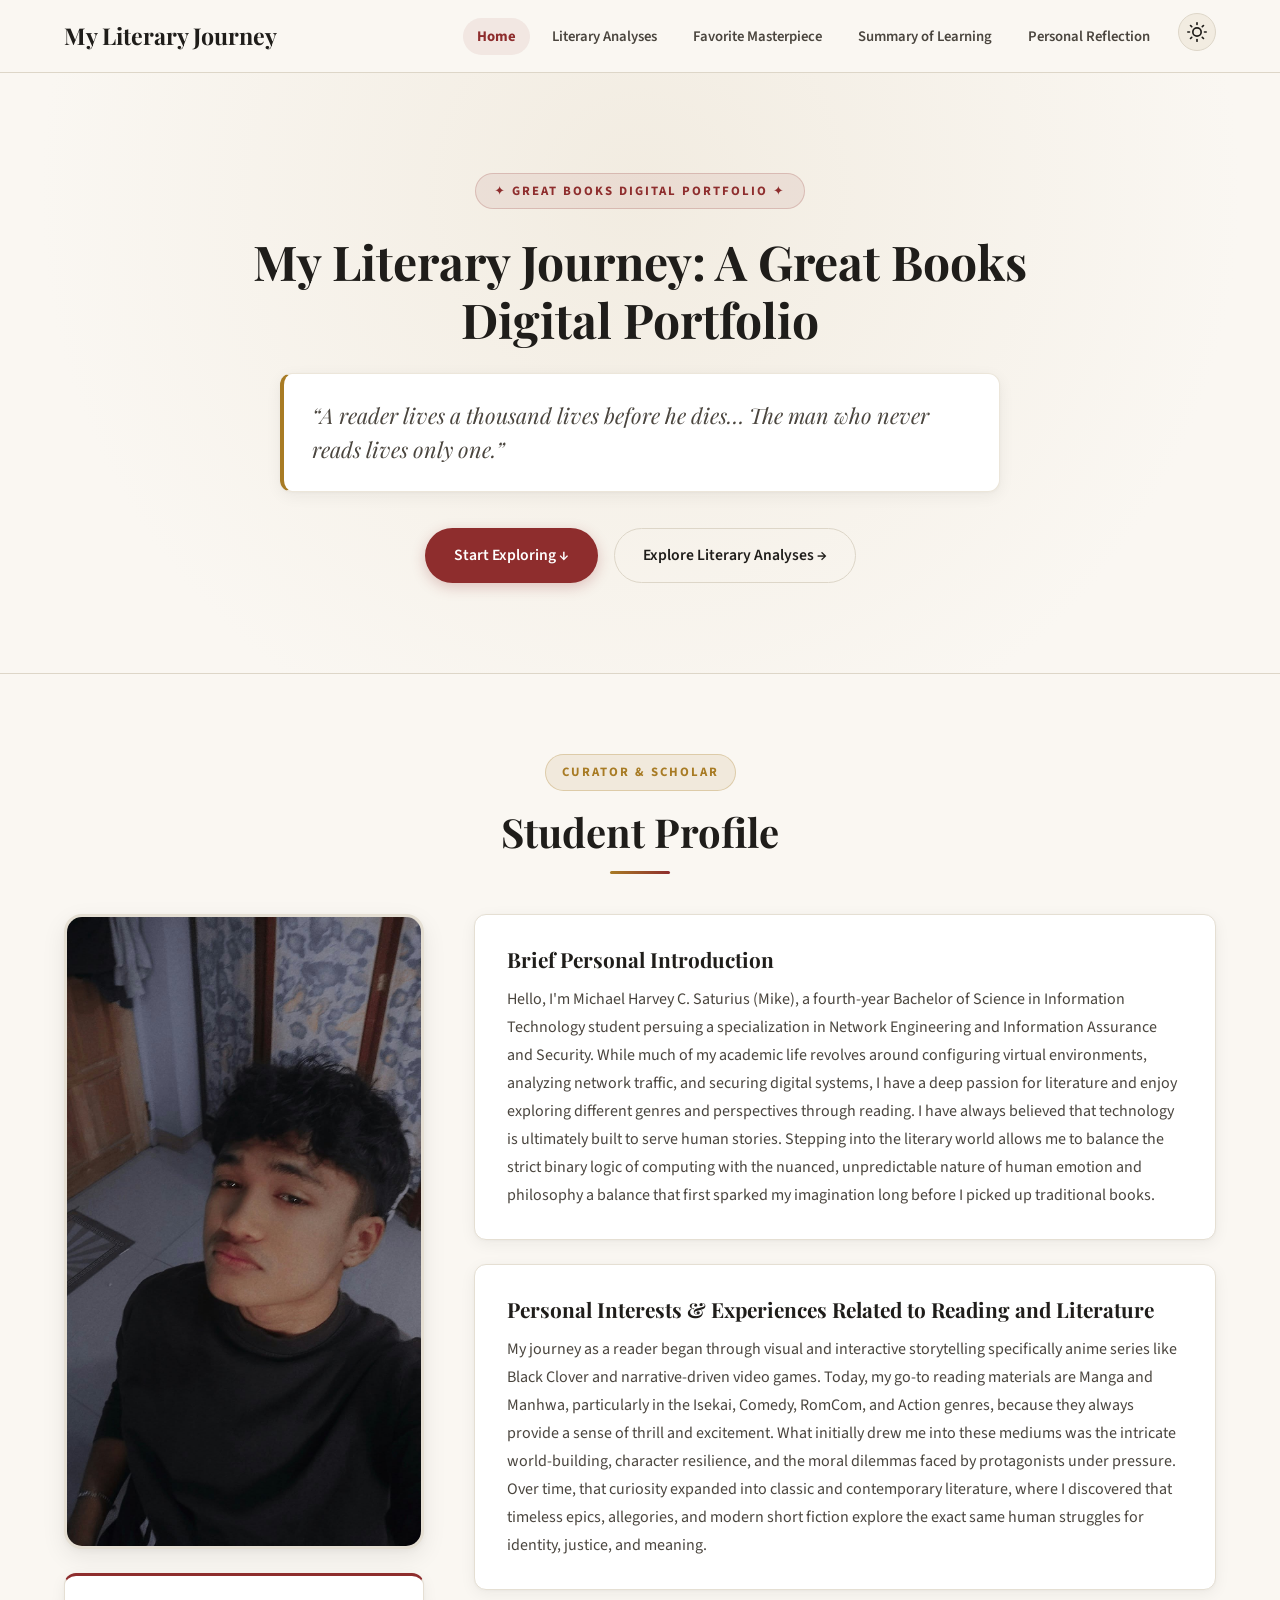
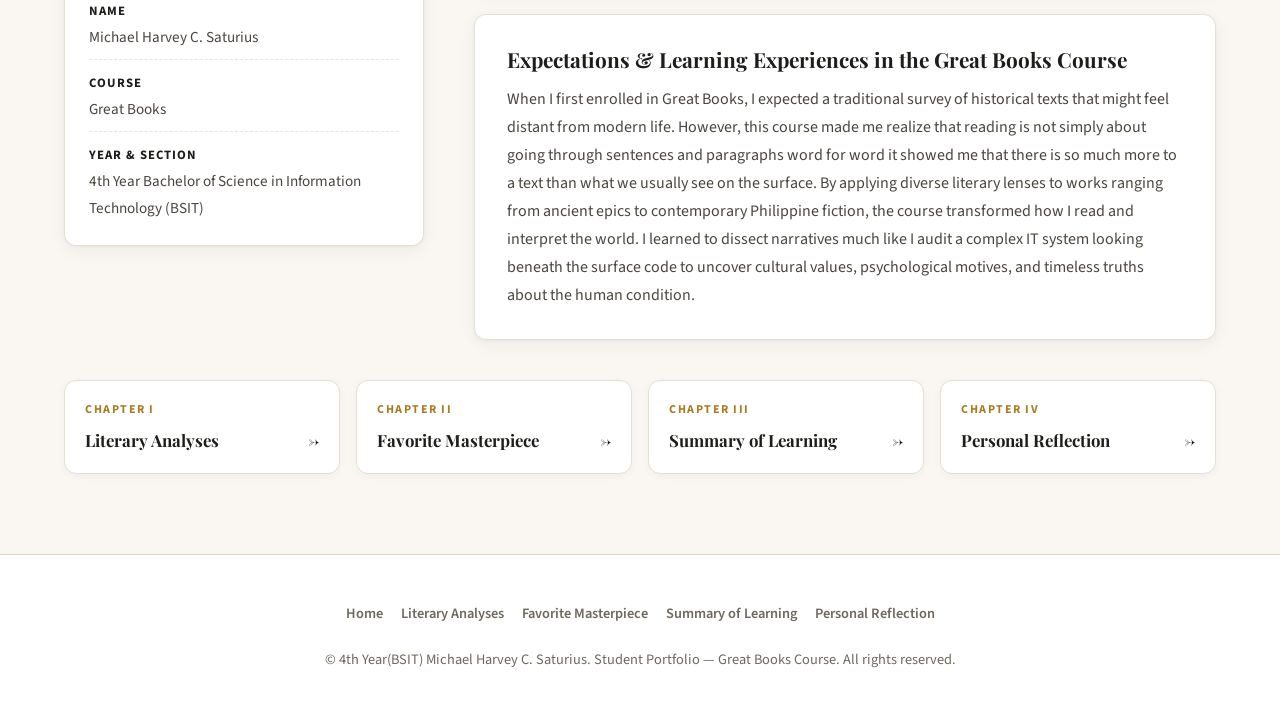
==== index.html @ 4bf7985d "Add files via upload" ====
<!DOCTYPE html>
<html lang="en">
<head>
    <meta charset="UTF-8">
    <meta name="viewport" content="width=device-width, initial-scale=1.0">
    <title>My Literary Journey: A Great Books Digital Portfolio</title>
    <link rel="preconnect" href="https://fonts.googleapis.com">
    <link rel="preconnect" href="https://fonts.gstatic.com" crossorigin>
    <link
        href="https://fonts.googleapis.com/css2?family=Playfair+Display:ital,wght@0,400;0,600;0,700;0,800;1,400;1,600;1,700&family=Source+Sans+3:ital,wght@0,400;0,500;0,600;0,700;1,400;1,600&display=swap"
        rel="stylesheet">
    <link rel="stylesheet" href="styles.css">
</head>
<body>
    
    <nav class="navbar" id="navbar">
        <div class="nav-container">
            <a href="profile.html" class="logo">
                My Literary Journey
            </a>
            <button class="nav-toggle" aria-label="Toggle navigation menu" id="navToggle">
                <span class="hamburger-line"></span>
                <span class="hamburger-line"></span>
                <span class="hamburger-line"></span>
            </button>
            <ul class="nav-links" id="navLinks">
                <li><a href="profile.html" class="active">Home</a></li>
                <li><a href="analyses.html">Literary Analyses</a></li>
                <li><a href="favorite.html">Favorite Masterpiece</a></li>
                <li><a href="summary.html">Summary of Learning</a></li>
                <li><a href="reflection.html">Personal Reflection</a></li>
                <li><button class="theme-toggle" id="themeToggle" aria-label="Toggle theme"><svg class="theme-icon sun-icon" viewBox="0 0 24 24" width="20" height="20" fill="none" stroke="currentColor" stroke-width="2" stroke-linecap="round" stroke-linejoin="round" aria-hidden="true"><circle cx="12" cy="12" r="5"></circle><line x1="12" y1="1" x2="12" y2="3"></line><line x1="12" y1="21" x2="12" y2="23"></line><line x1="4.22" y1="4.22" x2="5.64" y2="5.64"></line><line x1="18.36" y1="18.36" x2="19.78" y2="19.78"></line><line x1="1" y1="12" x2="3" y2="12"></line><line x1="21" y1="12" x2="23" y2="12"></line><line x1="4.22" y1="19.78" x2="5.64" y2="18.36"></line><line x1="18.36" y1="5.64" x2="19.78" y2="4.22"></line></svg><svg class="theme-icon moon-icon" viewBox="0 0 24 24" width="20" height="20" fill="none" stroke="currentColor" stroke-width="2" stroke-linecap="round" stroke-linejoin="round" aria-hidden="true"><path d="M21 12.79A9 9 0 1 1 11.21 3 7 7 0 0 0 21 12.79z"></path></svg></button></li>
            </ul>
        </div>
    </nav>

    
    <header class="hero">
        <div class="hero-content">
            <div class="hero-badge">&#10022; Great Books Digital Portfolio &#10022;</div>
            
            <h1>My Literary Journey: A Great Books Digital Portfolio</h1>
            
            <blockquote class="hero-quote">&ldquo;A reader lives a thousand lives before he dies&hellip; The man who
                never reads lives only one.&rdquo;</blockquote>
            <div class="hero-actions">
                <a href="#profile" class="btn btn-primary">Start Exploring &darr;</a>
                <a href="analyses.html" class="btn btn-outline">Explore Literary Analyses &rarr;</a>
            </div>
        </div>
    </header>

    
    <section id="profile" class="section">
        <div class="container">
            <div class="section-header-block">
                <div class="chapter-kicker">Curator &amp; Scholar</div>
                <h2 class="section-title">Student Profile</h2>
            </div>

            <div class="profile-grid">
                
                <div class="profile-left">
                    
                    <div class="photo-frame">
                        <img src="images/PROFILE/4ef4589d-6dc7-4209-afba-40db99b4311e.jpg" alt="Student photograph"
                            class="profile-photo">
                    </div>
                    <div class="metadata-card">
                        
                        <p><strong>Name</strong> Michael Harvey C. Saturius</p>
                        
                        <p><strong>Course</strong> Great Books</p>
                        <p><strong>Year &amp; Section</strong> 4th Year Bachelor of Science in Information Technology
                            (BSIT)</p>
                    </div>
                </div>
                
                <div class="profile-right">
                    
                    <div class="profile-subsection">
                        <h3>Brief Personal Introduction</h3>
                        <p>Hello, I'm Michael Harvey C. Saturius (Mike), a fourth-year Bachelor of Science in
                            Information Technology student persuing a specialization in Network Engineering and
                            Information Assurance and Security.
                            While much of my academic life revolves around configuring virtual environments, analyzing
                            network traffic, and securing digital systems, I have a deep passion for literature and
                            enjoy exploring
                            different genres and perspectives through reading. I have always believed that technology is
                            ultimately built to serve human stories. Stepping into the literary world allows me to
                            balance the strict
                            binary logic of computing with the nuanced, unpredictable nature of human emotion and
                            philosophy a balance that first sparked my imagination long before I picked up traditional
                            books.</p>
                    </div>
                    
                    <div class="profile-subsection">
                        <h3>Personal Interests &amp; Experiences Related to Reading and Literature</h3>
                        <p>My journey as a reader began through visual and interactive storytelling specifically anime
                            series like Black Clover and narrative-driven video games. Today, my go-to reading materials
                            are Manga and Manhwa,
                            particularly in the Isekai, Comedy, RomCom, and Action genres, because they always provide a
                            sense of thrill and excitement. What initially drew me into these mediums was the intricate
                            world-building, character resilience,
                            and the moral dilemmas faced by protagonists under pressure. Over time, that curiosity
                            expanded into classic and contemporary literature, where I discovered that timeless epics,
                            allegories, and modern short fiction explore
                            the exact same human struggles for identity, justice, and meaning.</p>
                    </div>
                    
                    <div class="profile-subsection">
                        <h3>Expectations &amp; Learning Experiences in the Great Books Course</h3>
                        <p>When I first enrolled in Great Books, I expected a traditional survey of historical texts
                            that might feel distant from modern life. However, this course made me realize that reading
                            is not simply about going through sentences and
                            paragraphs word for word it showed me that there is so much more to a text than what we
                            usually see on the surface. By applying diverse literary lenses to works ranging from
                            ancient epics to contemporary Philippine fiction,
                            the course transformed how I read and interpret the world. I learned to dissect narratives
                            much like I audit a complex IT system looking beneath the surface code to uncover cultural
                            values, psychological motives, and timeless truths about the human condition.</p>
                    </div>
                </div>
            </div>

            
            <div class="profile-nav-cards">
                <a href="analyses.html" class="nav-card-link">
                    <span class="nav-card-label">Chapter I</span>
                    <span class="nav-card-title">Literary Analyses <span>&rarr;</span></span>
                </a>
                <a href="favorite.html" class="nav-card-link">
                    <span class="nav-card-label">Chapter II</span>
                    <span class="nav-card-title">Favorite Masterpiece <span>&rarr;</span></span>
                </a>
                <a href="summary.html" class="nav-card-link">
                    <span class="nav-card-label">Chapter III</span>
                    <span class="nav-card-title">Summary of Learning <span>&rarr;</span></span>
                </a>
                <a href="reflection.html" class="nav-card-link">
                    <span class="nav-card-label">Chapter IV</span>
                    <span class="nav-card-title">Personal Reflection <span>&rarr;</span></span>
                </a>
            </div>
        </div>
    </section>

    
                <footer id="footer" class="footer">
                    <div class="container">
                        <div class="footer-content">
                            <ul class="footer-nav">
                                <li><a href="profile.html">Home</a></li>
                                <li><a href="analyses.html">Literary Analyses</a></li>
                                <li><a href="favorite.html">Favorite Masterpiece</a></li>
                                <li><a href="summary.html">Summary of Learning</a></li>
                                <li><a href="reflection.html">Personal Reflection</a></li>
                            </ul>
                            <div class="footer-attribution">
                                <p>&copy; 4th Year(BSIT) Michael Harvey C. Saturius. Student Portfolio &mdash; Great
                                    Books Course. All rights reserved.</p>
                            </div>
                        </div>
            </div>
    </footer>

    
    <button class="back-to-top" id="backToTop" aria-label="Back to top">&uarr;</button>

    <script src="script.js"></script>
</body>
</html>
---- styles.css ----
:root {
    --bg-primary: #FAF7F2;
    --bg-secondary: #F2ECE1;
    --bg-alt: #F2ECE1;
    --card-bg: #FFFFFF;
    --card-border: #E5DFD3;
    --border-color: #DDD6C8;
    --border-subtle: #ECE6DA;

    --text-primary: #1F1D1A;
    --text-color: #1F1D1A;
    --text-secondary: #4A453E;
    --text-muted: #6E685E;

    --accent: #8E2D2D;
    --accent-hover: #702121;
    --accent-subtle: rgba(142, 45, 45, 0.08);
    --accent-subtle-border: rgba(142, 45, 45, 0.2);

    --gold: #A87B24;
    --gold-hover: #8C6418;
    --gold-subtle: rgba(168, 123, 36, 0.1);
    --gold-border: rgba(168, 123, 36, 0.28);

    --forest: #2C5E43;
    --forest-subtle: rgba(44, 94, 67, 0.1);

    --shadow-sm: 0 2px 8px rgba(31, 29, 26, 0.04);
    --shadow: 0 4px 16px rgba(31, 29, 26, 0.06), 0 1px 3px rgba(31, 29, 26, 0.03);
    --shadow-md: 0 8px 24px rgba(31, 29, 26, 0.08), 0 2px 6px rgba(31, 29, 26, 0.04);
    --shadow-lg: 0 16px 40px rgba(31, 29, 26, 0.1), 0 4px 12px rgba(31, 29, 26, 0.05);
    --shadow-book: -8px 0 16px rgba(0, 0, 0, 0.12), 12px 16px 32px rgba(0, 0, 0, 0.15);

    --radius-sm: 6px;
    --radius: 12px;
    --radius-lg: 18px;
    --radius-full: 9999px;

    --transition-fast: 0.15s ease;
    --transition: 0.3s cubic-bezier(0.2, 0, 0.1, 1);
    --transition-slow: 0.5s cubic-bezier(0.2, 0, 0.1, 1);

    --font-serif: 'Playfair Display', Georgia, 'Times New Roman', serif;
    --font-sans: 'Source Sans 3', system-ui, -apple-system, 'Segoe UI', Roboto, sans-serif;
}

body.dark-mode {
    --bg-primary: #151413;
    --bg-secondary: #1D1C1A;
    --bg-alt: #1D1C1A;
    --card-bg: #22201D;
    --card-border: #35332F;
    --border-color: #383531;
    --border-subtle: #2C2925;

    --text-primary: #F4EFE6;
    --text-color: #F4EFE6;
    --text-secondary: #C8C1B4;
    --text-muted: #968F83;

    --accent: #E06C6C;
    --accent-hover: #F08585;
    --accent-subtle: rgba(224, 108, 108, 0.12);
    --accent-subtle-border: rgba(224, 108, 108, 0.3);

    --gold: #D8A944;
    --gold-hover: #E8BC5B;
    --gold-subtle: rgba(216, 169, 68, 0.12);
    --gold-border: rgba(216, 169, 68, 0.32);

    --forest: #5CA37B;
    --forest-subtle: rgba(92, 163, 123, 0.14);

    --shadow-sm: 0 2px 8px rgba(0, 0, 0, 0.3);
    --shadow: 0 6px 20px rgba(0, 0, 0, 0.45);
    --shadow-md: 0 10px 30px rgba(0, 0, 0, 0.55);
    --shadow-lg: 0 20px 50px rgba(0, 0, 0, 0.7);
    --shadow-book: -8px 0 20px rgba(0, 0, 0, 0.4), 16px 20px 40px rgba(0, 0, 0, 0.6);
}

*, *::before, *::after {
    margin: 0;
    padding: 0;
    box-sizing: border-box;
}

html {
    scroll-behavior: smooth;
    font-size: 16px;
}

@keyframes pageFadeIn {
    from {
        opacity: 0;
    }
    to {
        opacity: 1;
    }
}

body {
    font-family: var(--font-sans);
    background-color: var(--bg-primary);
    color: var(--text-color);
    line-height: 1.75;
    font-weight: 400;
    transition: background-color var(--transition), color var(--transition);
    min-height: 100vh;
    display: flex;
    flex-direction: column;
    animation: pageFadeIn 0.3s ease-out;
}

body.page-leaving {
    opacity: 0;
    transition: opacity 0.22s ease-in !important;
}

body:not(.theme-ready),
body:not(.theme-ready) *,
body:not(.theme-ready) *::before,
body:not(.theme-ready) *::after {
    transition: none !important;
}

::selection {
    background-color: var(--accent);
    color: #FFFFFF;
}

::-webkit-scrollbar {
    width: 10px;
}

::-webkit-scrollbar-track {
    background: var(--bg-primary);
}

::-webkit-scrollbar-thumb {
    background: var(--border-color);
    border-radius: var(--radius-full);
}

::-webkit-scrollbar-thumb:hover {
    background: var(--accent);
}

h1, h2, h3, h4, blockquote {
    font-family: var(--font-serif);
    color: var(--text-primary);
}

h1 {
    font-size: 2.8rem;
    line-height: 1.2;
    font-weight: 700;
}

h2 {
    font-size: 2.2rem;
    line-height: 1.25;
    font-weight: 700;
}

h3 {
    font-size: 1.4rem;
    line-height: 1.35;
    font-weight: 700;
}

h4 {
    font-size: 1.15rem;
    line-height: 1.4;
    font-weight: 600;
}

p {
    margin-bottom: 1.2rem;
    color: var(--text-secondary);
}

p:last-child {
    margin-bottom: 0;
}

a {
    color: var(--accent);
    text-decoration: none;
    transition: color var(--transition-fast);
}

a:hover {
    color: var(--accent-hover);
}

.container {
    max-width: 1200px;
    margin: 0 auto;
    padding: 0 24px;
    width: 100%;
}

.section {
    padding: 80px 0;
    position: relative;
    flex: 1 0 auto;
}

.bg-alt {
    background-color: var(--bg-secondary);
}

.section-title {
    font-size: 2.5rem;
    text-align: center;
    margin-bottom: 14px;
    color: var(--text-primary);
}

.section-title::after {
    content: '';
    display: block;
    width: 60px;
    height: 3px;
    background: linear-gradient(90deg, var(--gold), var(--accent));
    margin: 14px auto 0;
    border-radius: var(--radius-full);
}

.section-subtitle {
    text-align: center;
    color: var(--text-muted);
    margin: 0 auto 48px;
    font-size: 1.1rem;
    max-width: 680px;
    line-height: 1.6;
}

.chapter-kicker {
    display: inline-block;
    font-size: 0.8rem;
    font-weight: 700;
    text-transform: uppercase;
    letter-spacing: 2px;
    color: var(--gold);
    background-color: var(--gold-subtle);
    border: 1px solid var(--gold-border);
    padding: 6px 16px;
    border-radius: var(--radius-full);
    margin-bottom: 16px;
}

.section-header-block {
    text-align: center;
    margin-bottom: 40px;
}

.btn {
    display: inline-flex;
    align-items: center;
    justify-content: center;
    gap: 8px;
    padding: 13px 28px;
    border-radius: var(--radius-full);
    font-weight: 600;
    font-size: 0.98rem;
    transition: all var(--transition);
    cursor: pointer;
    border: 1px solid transparent;
    font-family: inherit;
    text-decoration: none;
}

.btn-primary {
    background-color: var(--accent);
    color: #FFFFFF;
    box-shadow: 0 4px 14px rgba(142, 45, 45, 0.25);
}

.btn-primary:hover {
    background-color: var(--accent-hover);
    color: #FFFFFF;
    transform: translateY(-2px);
    box-shadow: 0 6px 20px rgba(142, 45, 45, 0.35);
}

.btn-outline {
    background-color: transparent;
    color: var(--text-primary);
    border-color: var(--border-color);
}

.btn-outline:hover {
    border-color: var(--accent);
    color: var(--accent);
    background-color: var(--accent-subtle);
}

.navbar {
    position: sticky;
    top: 0;
    z-index: 1000;
    background-color: rgba(250, 247, 242, 0.94);
    backdrop-filter: blur(12px);
    border-bottom: 1px solid var(--border-color);
}

body.dark-mode .navbar {
    background-color: rgba(21, 20, 19, 0.94);
}

.nav-container {
    max-width: 1200px;
    margin: 0 auto;
    padding: 0 24px;
    display: flex;
    justify-content: space-between;
    align-items: center;
    height: 72px;
}

.logo {
    font-family: var(--font-serif);
    font-size: 1.45rem;
    font-weight: 700;
    color: var(--text-primary);
    display: inline-flex;
    align-items: center;
    gap: 10px;
}

.logo-icon {
    display: inline-flex;
    align-items: center;
    justify-content: center;
    width: 32px;
    height: 32px;
    border-radius: 8px;
    background: linear-gradient(135deg, var(--accent), var(--gold));
    color: #FFFFFF;
    font-size: 1rem;
}

.logo:hover {
    color: var(--accent);
}

.nav-links {
    display: flex;
    list-style: none;
    gap: 8px;
    align-items: center;
}

.nav-links li a {
    color: var(--text-secondary);
    font-weight: 600;
    font-size: 0.92rem;
    padding: 8px 14px;
    border-radius: var(--radius-full);
    transition: all var(--transition-fast);
}

.nav-links li a:hover {
    color: var(--accent);
    background-color: var(--accent-subtle);
}

.nav-links li a.active {
    color: var(--accent);
    background-color: var(--accent-subtle);
    font-weight: 700;
}

.theme-toggle {
    background: var(--bg-secondary);
    border: 1px solid var(--border-color);
    color: var(--text-primary);
    width: 38px;
    height: 38px;
    border-radius: 50%;
    display: inline-flex;
    align-items: center;
    justify-content: center;
    cursor: pointer;
    transition: all var(--transition);
    margin-left: 6px;
    position: relative;
    overflow: hidden;
}

.theme-toggle:hover {
    border-color: var(--gold);
    color: var(--gold);
}

.theme-icon {
    position: absolute;
    width: 20px;
    height: 20px;
    display: block;
    pointer-events: none;
    transition: transform 0.4s cubic-bezier(0.4, 0, 0.2, 1), opacity 0.3s ease;
}

.sun-icon {
    opacity: 1;
    transform: rotate(0deg) scale(1);
}

.moon-icon {
    opacity: 0;
    transform: rotate(90deg) scale(0.5);
}

body.dark-mode .sun-icon {
    opacity: 0;
    transform: rotate(-90deg) scale(0.5);
}

body.dark-mode .moon-icon {
    opacity: 1;
    transform: rotate(0deg) scale(1);
}

.nav-toggle {
    display: none;
    flex-direction: column;
    justify-content: center;
    gap: 5px;
    background: var(--bg-secondary);
    border: 1px solid var(--border-color);
    border-radius: 8px;
    width: 40px;
    height: 40px;
    cursor: pointer;
    padding: 8px;
}

.hamburger-line {
    display: block;
    width: 100%;
    height: 2px;
    background-color: var(--text-primary);
    border-radius: 2px;
    transition: all var(--transition);
}

.hero {
    padding: 100px 24px 90px;
    text-align: center;
    background: radial-gradient(circle at 50% 20%, var(--bg-secondary) 0%, var(--bg-primary) 75%);
    border-bottom: 1px solid var(--border-color);
}

.hero-content {
    max-width: 860px;
    margin: 0 auto;
}

.hero-badge {
    display: inline-block;
    font-size: 0.8rem;
    font-weight: 700;
    text-transform: uppercase;
    letter-spacing: 2px;
    color: var(--accent);
    background-color: var(--accent-subtle);
    border: 1px solid var(--accent-subtle-border);
    padding: 6px 18px;
    border-radius: var(--radius-full);
    margin-bottom: 24px;
}

.hero h1 {
    font-size: 3rem;
    margin-bottom: 24px;
    color: var(--text-primary);
}

.hero-quote {
    font-family: var(--font-serif);
    font-style: italic;
    font-size: 1.35rem;
    color: var(--text-secondary);
    margin: 0 auto 36px;
    max-width: 720px;
    line-height: 1.6;
    background: var(--card-bg);
    padding: 24px 28px;
    border-radius: var(--radius);
    box-shadow: var(--shadow);
    border: 1px solid var(--border-subtle);
    border-left: 4px solid var(--gold);
    text-align: left;
}

.hero-actions {
    display: flex;
    gap: 16px;
    justify-content: center;
    align-items: center;
    flex-wrap: wrap;
}

.profile-grid {
    display: grid;
    grid-template-columns: 360px 1fr;
    gap: 50px;
    align-items: start;
}

.photo-frame {
    border-radius: var(--radius-lg);
    overflow: hidden;
    margin-bottom: 24px;
    box-shadow: var(--shadow-md);
    border: 3px solid var(--card-border);
    background-color: var(--bg-secondary);
    max-width: 100%;
}

.profile-photo {
    width: 100%;
    height: auto;
    display: block;
    object-fit: cover;
}

.metadata-card {
    background-color: var(--card-bg);
    border: 1px solid var(--card-border);
    border-radius: var(--radius);
    padding: 24px;
    box-shadow: var(--shadow);
    border-top: 3px solid var(--accent);
}

.metadata-card p {
    margin-bottom: 12px;
    color: var(--text-secondary);
    font-size: 0.95rem;
    display: flex;
    flex-direction: column;
    gap: 2px;
    border-bottom: 1px dashed var(--border-subtle);
    padding-bottom: 8px;
}

.metadata-card p:last-child {
    margin-bottom: 0;
    border-bottom: none;
    padding-bottom: 0;
}

.metadata-card strong {
    color: var(--text-primary);
    font-size: 0.8rem;
    text-transform: uppercase;
    letter-spacing: 1px;
}

.profile-right {
    display: flex;
    flex-direction: column;
    gap: 24px;
}

.profile-subsection {
    background-color: var(--card-bg);
    border: 1px solid var(--card-border);
    border-radius: var(--radius);
    padding: 30px 32px;
    box-shadow: var(--shadow);
}

.profile-subsection h3 {
    font-size: 1.3rem;
    margin-bottom: 12px;
    color: var(--text-primary);
}

.profile-subsection p {
    color: var(--text-secondary);
    font-size: 1rem;
    line-height: 1.75;
}

.profile-nav-cards {
    display: grid;
    grid-template-columns: repeat(auto-fit, minmax(220px, 1fr));
    gap: 16px;
    margin-top: 40px;
}

.nav-card-link {
    background-color: var(--card-bg);
    border: 1px solid var(--card-border);
    border-radius: var(--radius);
    padding: 18px 20px;
    display: flex;
    flex-direction: column;
    gap: 6px;
    box-shadow: var(--shadow-sm);
    transition: all var(--transition);
}

.nav-card-link:hover {
    transform: translateY(-3px);
    border-color: var(--accent);
    box-shadow: var(--shadow);
}

.nav-card-label {
    font-size: 0.75rem;
    text-transform: uppercase;
    letter-spacing: 1.5px;
    font-weight: 700;
    color: var(--gold);
}

.nav-card-title {
    font-family: var(--font-serif);
    font-weight: 700;
    color: var(--text-primary);
    font-size: 1.05rem;
    display: flex;
    justify-content: space-between;
}

.analyses-toolbar {
    margin-bottom: 36px;
    display: flex;
    flex-direction: column;
    gap: 18px;
}

.search-box-wrapper {
    max-width: 540px;
    margin: 0 auto;
    width: 100%;
    position: relative;
}

.search-input {
    width: 100%;
    padding: 12px 20px 12px 42px;
    border-radius: var(--radius-full);
    border: 1px solid var(--border-color);
    background-color: var(--card-bg);
    color: var(--text-primary);
    font-family: inherit;
    font-size: 0.95rem;
    outline: none;
}

.search-input:focus {
    border-color: var(--accent);
    box-shadow: 0 0 0 3px var(--accent-subtle);
}

.search-icon {
    position: absolute;
    left: 16px;
    top: 50%;
    transform: translateY(-50%);
    color: var(--text-muted);
}

.filter-pills {
    display: flex;
    flex-wrap: wrap;
    gap: 8px;
    justify-content: center;
}

.filter-btn {
    background-color: var(--card-bg);
    border: 1px solid var(--border-color);
    color: var(--text-secondary);
    padding: 7px 16px;
    border-radius: var(--radius-full);
    font-size: 0.85rem;
    font-weight: 600;
    cursor: pointer;
    transition: all var(--transition-fast);
    font-family: inherit;
}

.filter-btn:hover {
    border-color: var(--accent);
    color: var(--accent);
}

.filter-btn.active {
    background-color: var(--accent);
    border-color: var(--accent);
    color: #FFFFFF;
}

.analyses-counter {
    text-align: center;
    font-size: 0.88rem;
    color: var(--text-muted);
}

.analyses-grid {
    display: grid;
    grid-template-columns: repeat(3, minmax(0, 1fr));
    gap: 30px;
}

.analyses-empty {
    grid-column: 1 / -1;
    text-align: center;
    padding: 60px 20px;
    background: var(--card-bg);
    border-radius: var(--radius);
    border: 1px dashed var(--border-color);
}

.analyses-empty-title {
    font-family: var(--font-serif);
    font-size: 1.3rem;
    color: var(--text-primary);
    margin-bottom: 8px;
}

.analysis-card {
    background-color: var(--card-bg);
    border: 1px solid var(--card-border);
    border-radius: var(--radius);
    padding: 24px;
    display: flex;
    flex-direction: column;
    box-shadow: var(--shadow);
    transition: transform var(--transition), box-shadow var(--transition);
}

.analysis-card:hover {
    transform: translateY(-5px);
    box-shadow: var(--shadow-md);
}

.analysis-card .card-image {
    width: 100%;
    height: 220px;
    background-color: var(--bg-secondary);
    border-radius: var(--radius-sm);
    overflow: hidden;
    margin-bottom: 16px;
    display: flex;
    align-items: center;
    justify-content: center;
}

.analysis-card .card-image img {
    width: 100%;
    height: 100%;
    object-fit: cover;
    display: block;
}

.lens-badge {
    display: inline-block;
    padding: 4px 12px;
    border-radius: var(--radius-full);
    font-size: 0.72rem;
    font-weight: 700;
    text-transform: uppercase;
    letter-spacing: 0.5px;
    margin-bottom: 10px;
    background-color: var(--accent-subtle);
    color: var(--accent);
    border: 1px solid var(--accent-subtle-border);
    align-self: flex-start;
}

.analysis-card h3 {
    font-size: 1.25rem;
    margin-bottom: 6px;
    color: var(--text-primary);
}

.analysis-card .author {
    font-style: italic;
    font-size: 0.9rem;
    color: var(--gold);
    margin-bottom: 12px;
}

.analysis-card p {
    font-size: 0.92rem;
    color: var(--text-secondary);
    margin-bottom: 20px;
    flex-grow: 1;
    line-height: 1.6;
}

.read-btn {
    margin-top: auto;
    background-color: transparent;
    color: var(--accent);
    border: 1px solid var(--accent);
    padding: 9px 18px;
    border-radius: var(--radius-full);
    font-size: 0.86rem;
    font-weight: 600;
    cursor: pointer;
    transition: all var(--transition-fast);
    font-family: inherit;
    display: inline-flex;
    align-items: center;
    justify-content: center;
    gap: 6px;
    width: 100%;
}

.read-btn:hover {
    background-color: var(--accent);
    color: #FFFFFF;
}

.modal {
    position: fixed;
    top: 0;
    left: 0;
    width: 100%;
    height: 100%;
    z-index: 2000;
    display: flex;
    align-items: center;
    justify-content: center;
    padding: 30px 20px;
    opacity: 0;
    visibility: hidden;
    pointer-events: none;
    transition: opacity 0.35s ease, visibility 0.35s ease;
}

.modal.visible {
    opacity: 1;
    visibility: visible;
    pointer-events: auto;
}

.modal-backdrop {
    position: fixed;
    top: 0;
    left: 0;
    width: 100%;
    height: 100%;
    background-color: rgba(0, 0, 0, 0.65);
    backdrop-filter: blur(6px);
    z-index: 2001;
    opacity: 0;
    transition: opacity 0.35s ease;
}

.modal.visible .modal-backdrop {
    opacity: 1;
}

.modal-content {
    position: relative;
    z-index: 2002;
    background-color: var(--card-bg);
    border: 1px solid var(--card-border);
    border-radius: var(--radius-lg);
    max-width: 840px;
    width: 100%;
    max-height: 90vh;
    display: flex;
    flex-direction: column;
    overflow: hidden;
    box-shadow: var(--shadow-lg);
    opacity: 0;
    transform: translateY(-50px);
    transition: transform 0.4s cubic-bezier(0.16, 1, 0.3, 1), opacity 0.4s ease;
}

.modal.visible .modal-content {
    opacity: 1;
    transform: translateY(0);
}

.modal-bg-cover {
    position: absolute;
    top: 0;
    left: 0;
    right: 0;
    bottom: 0;
    background-size: cover;
    background-position: center top;
    background-repeat: no-repeat;
    opacity: 0.22;
    pointer-events: none;
    z-index: 0;
    filter: blur(0.5px);
    transform: scale(1.02);
    -webkit-mask-image: linear-gradient(to bottom, rgba(0, 0, 0, 1) 0%, rgba(0, 0, 0, 0.85) 15%, rgba(0, 0, 0, 0.4) 35%, rgba(0, 0, 0, 0.1) 50%, transparent 65%, transparent 100%);
    mask-image: linear-gradient(to bottom, rgba(0, 0, 0, 1) 0%, rgba(0, 0, 0, 0.85) 15%, rgba(0, 0, 0, 0.4) 35%, rgba(0, 0, 0, 0.1) 50%, transparent 65%, transparent 100%);
    transition: background-image 0.4s ease, opacity 0.4s ease;
}

body.dark-mode .modal-bg-cover {
    opacity: 0.26;
    -webkit-mask-image: linear-gradient(to bottom, rgba(0, 0, 0, 1) 0%, rgba(0, 0, 0, 0.85) 15%, rgba(0, 0, 0, 0.4) 35%, rgba(0, 0, 0, 0.1) 50%, transparent 65%, transparent 100%);
    mask-image: linear-gradient(to bottom, rgba(0, 0, 0, 1) 0%, rgba(0, 0, 0, 0.85) 15%, rgba(0, 0, 0, 0.4) 35%, rgba(0, 0, 0, 0.1) 50%, transparent 65%, transparent 100%);
}

.modal-close {
    position: absolute;
    top: 16px;
    right: 16px;
    width: 40px;
    height: 40px;
    border-radius: 50%;
    border: 1px solid var(--border-color);
    background-color: var(--card-bg);
    color: var(--text-primary);
    font-size: 1.4rem;
    display: flex;
    align-items: center;
    justify-content: center;
    cursor: pointer;
    transition: all var(--transition-fast);
    z-index: 10;
}

.modal-close:hover {
    background-color: var(--accent);
    color: #FFFFFF;
    border-color: var(--accent);
}

.modal-body {
    position: relative;
    z-index: 1;
    padding: 40px 48px 30px;
    overflow-y: auto;
    max-height: calc(90vh - 70px);
}

.modal-header {
    position: relative;
    z-index: 1;
    margin-bottom: 26px;
    padding-bottom: 20px;
    border-bottom: 1px solid var(--border-subtle);
    padding-right: 40px;
}

.modal-header h2 {
    font-size: 2.2rem;
    margin-bottom: 6px;
    color: var(--text-primary);
}

.modal-author {
    font-family: var(--font-serif);
    font-style: italic;
    font-size: 1.1rem;
    color: var(--gold);
    margin-bottom: 12px;
}

.modal-lens {
    display: inline-block;
    padding: 4px 12px;
    border-radius: var(--radius-full);
    font-size: 0.74rem;
    font-weight: 700;
    text-transform: uppercase;
    letter-spacing: 0.8px;
    background-color: var(--accent-subtle);
    color: var(--accent);
    border: 1px solid var(--accent-subtle-border);
}

.modal-text {
    max-width: 68ch;
    font-size: 1.05rem;
    color: var(--text-primary);
    line-height: 1.85;
}

.modal-text p {
    margin-bottom: 20px;
}

.modal-footer {
    display: flex;
    justify-content: space-between;
    align-items: center;
    padding: 14px 48px;
    border-top: 1px solid var(--border-subtle);
    background-color: var(--bg-secondary);
}

.modal-nav-btn {
    background: transparent;
    border: 1px solid var(--border-color);
    color: var(--text-primary);
    padding: 8px 16px;
    border-radius: var(--radius-full);
    font-size: 0.85rem;
    font-weight: 600;
    cursor: pointer;
    transition: all var(--transition-fast);
    font-family: inherit;
}

.modal-nav-btn:hover:not(:disabled) {
    background-color: var(--card-bg);
    border-color: var(--accent);
    color: var(--accent);
}

.modal-nav-btn:disabled {
    opacity: 0.35;
    cursor: not-allowed;
}

.spotlight {
    background-color: var(--card-bg);
    border: 1px solid var(--card-border);
    border-radius: var(--radius-lg);
    padding: 44px;
    margin-top: 20px;
    box-shadow: var(--shadow-md);
    border-top: 4px solid var(--accent);
}

.spotlight-header {
    text-align: center;
    margin-bottom: 36px;
    padding-bottom: 24px;
    border-bottom: 1px solid var(--border-subtle);
}

.spotlight-ribbon {
    display: inline-block;
    font-size: 0.78rem;
    font-weight: 700;
    text-transform: uppercase;
    letter-spacing: 2px;
    color: var(--gold);
    background-color: var(--gold-subtle);
    border: 1px solid var(--gold-border);
    padding: 5px 16px;
    border-radius: var(--radius-full);
    margin-bottom: 14px;
}

.spotlight-header h3 {
    font-size: 2.5rem;
    margin-bottom: 6px;
    color: var(--text-primary);
}

.spotlight-author {
    font-family: var(--font-serif);
    font-style: italic;
    color: var(--gold);
    font-size: 1.2rem;
}

.spotlight-content {
    display: grid;
    grid-template-columns: 380px 1fr;
    gap: 40px;
    margin-bottom: 40px;
    align-items: center;
}

.spotlight-image {
    border-radius: var(--radius);
    overflow: hidden;
    box-shadow: var(--shadow-book);
    border: 2px solid var(--card-border);
}

.spotlight-photo {
    width: 100%;
    height: auto;
    display: block;
}

.spotlight-text {
    background-color: var(--bg-secondary);
    border-radius: var(--radius);
    padding: 32px;
    border: 1px solid var(--border-subtle);
}

.spotlight-text h4 {
    font-size: 1.3rem;
    margin-bottom: 12px;
    color: var(--text-primary);
}

.spotlight-text p {
    color: var(--text-secondary);
    font-size: 1.02rem;
    line-height: 1.8;
}

.highlights {
    display: grid;
    grid-template-columns: repeat(3, 1fr);
    gap: 24px;
}

.highlight-block {
    background-color: var(--bg-secondary);
    border: 1px solid var(--border-color);
    border-radius: var(--radius);
    padding: 28px 24px;
    box-shadow: var(--shadow-sm);
    border-top: 3px solid var(--accent);
}

.highlight-block h4 {
    font-size: 1.02rem;
    margin-bottom: 12px;
    color: var(--text-primary);
    font-weight: 700;
}

.highlight-block p {
    color: var(--text-secondary);
    font-size: 0.95rem;
    line-height: 1.7;
}

.feature-grid {
    display: grid;
    grid-template-columns: repeat(2, 1fr);
    gap: 28px;
}

.feature-card {
    background-color: var(--card-bg);
    border: 1px solid var(--card-border);
    border-radius: var(--radius);
    padding: 34px 32px;
    box-shadow: var(--shadow);
    display: flex;
    flex-direction: column;
    border-top: 3px solid var(--accent);
}

.feature-number {
    display: inline-flex;
    align-items: center;
    justify-content: center;
    width: 44px;
    height: 44px;
    background: linear-gradient(135deg, var(--accent), var(--gold));
    color: #FFFFFF;
    font-size: 1.25rem;
    font-weight: 700;
    border-radius: 50%;
    margin-bottom: 18px;
    font-family: var(--font-serif);
}

.feature-card h3 {
    font-size: 1.35rem;
    margin-bottom: 12px;
    color: var(--text-primary);
}

.feature-card p {
    color: var(--text-secondary);
    font-size: 1rem;
    line-height: 1.75;
}

.reflection-grid {
    display: grid;
    gap: 28px;
    max-width: 960px;
    margin: 0 auto;
}

.reflection-block {
    background-color: var(--card-bg);
    border: 1px solid var(--card-border);
    border-left: 5px solid var(--accent);
    border-radius: var(--radius);
    padding: 34px 36px;
    box-shadow: var(--shadow);
}

.reflection-number {
    display: inline-flex;
    align-items: center;
    justify-content: center;
    width: 34px;
    height: 34px;
    background-color: var(--accent-subtle);
    color: var(--accent);
    font-weight: 700;
    border-radius: 50%;
    margin-bottom: 14px;
    font-size: 0.9rem;
    border: 1px solid var(--accent-subtle-border);
}

.reflection-question {
    font-family: var(--font-serif);
    font-size: 1.28rem;
    margin-bottom: 16px;
    color: var(--text-primary);
    line-height: 1.4;
}

.reflection-answer {
    color: var(--text-secondary);
    font-size: 1.02rem;
    line-height: 1.8;
    background-color: var(--bg-secondary);
    padding: 20px 24px;
    border-radius: var(--radius-sm);
    border-left: 3px solid var(--gold);
}

.footer {
    background-color: var(--card-bg);
    border-top: 1px solid var(--border-color);
    padding: 44px 0 32px;
    margin-top: auto;
}

.footer-content {
    display: flex;
    flex-direction: column;
    gap: 20px;
    align-items: center;
    text-align: center;
}

.footer-nav {
    display: flex;
    flex-wrap: wrap;
    gap: 18px;
    justify-content: center;
    list-style: none;
}

.footer-nav a {
    color: var(--text-muted);
    font-size: 0.9rem;
    font-weight: 600;
}

.footer-nav a:hover {
    color: var(--accent);
}

.footer-attribution p {
    color: var(--text-muted);
    font-size: 0.9rem;
}

.back-to-top {
    position: fixed;
    bottom: 26px;
    right: 26px;
    width: 44px;
    height: 44px;
    border-radius: 50%;
    background-color: var(--card-bg);
    border: 1px solid var(--border-color);
    color: var(--text-primary);
    display: flex;
    align-items: center;
    justify-content: center;
    font-size: 1.2rem;
    cursor: pointer;
    box-shadow: var(--shadow-md);
    transition: all var(--transition);
    opacity: 0;
    pointer-events: none;
    z-index: 999;
}

.back-to-top.visible {
    opacity: 1;
    pointer-events: auto;
}

.back-to-top:hover {
    background-color: var(--accent);
    color: #FFFFFF;
    border-color: var(--accent);
}

@media (max-width: 1024px) {
    .profile-grid {
        grid-template-columns: 320px 1fr;
        gap: 36px;
    }

    .spotlight-content {
        grid-template-columns: 320px 1fr;
        gap: 32px;
    }

    .analyses-grid {
        grid-template-columns: repeat(2, 1fr);
        gap: 24px;
    }
}

@media (max-width: 860px) {
    .profile-grid {
        grid-template-columns: 1fr;
        gap: 32px;
    }

    .photo-frame {
        max-width: 400px;
        margin: 0 auto 20px;
    }

    .metadata-card {
        max-width: 400px;
        margin: 0 auto;
    }

    .spotlight-content {
        grid-template-columns: 1fr;
    }

    .spotlight-image {
        max-width: 420px;
        margin: 0 auto;
    }

    .highlights {
        grid-template-columns: 1fr;
    }

    .feature-grid {
        grid-template-columns: 1fr;
    }
}

@media (max-width: 768px) {
    .section {
        padding: 60px 0;
    }

    .nav-toggle {
        display: flex;
    }

    .nav-links {
        position: fixed;
        top: 72px;
        left: 0;
        width: 100%;
        background-color: var(--bg-primary);
        flex-direction: column;
        align-items: center;
        padding: 24px 20px;
        gap: 12px;
        display: none;
        box-shadow: var(--shadow-md);
        border-bottom: 1px solid var(--border-color);
    }

    .nav-links.active {
        display: flex;
    }

    .nav-links li {
        width: 100%;
        text-align: center;
    }

    .nav-links li a {
        display: block;
        padding: 10px 0;
    }

    .hero h1 {
        font-size: 2.2rem;
    }

    .spotlight {
        padding: 26px 20px;
    }

    .modal-body {
        padding: 28px 20px;
    }

    .modal-footer {
        padding: 12px 20px;
    }
}

@media (max-width: 580px) {
    .analyses-grid {
        grid-template-columns: 1fr;
    }
}
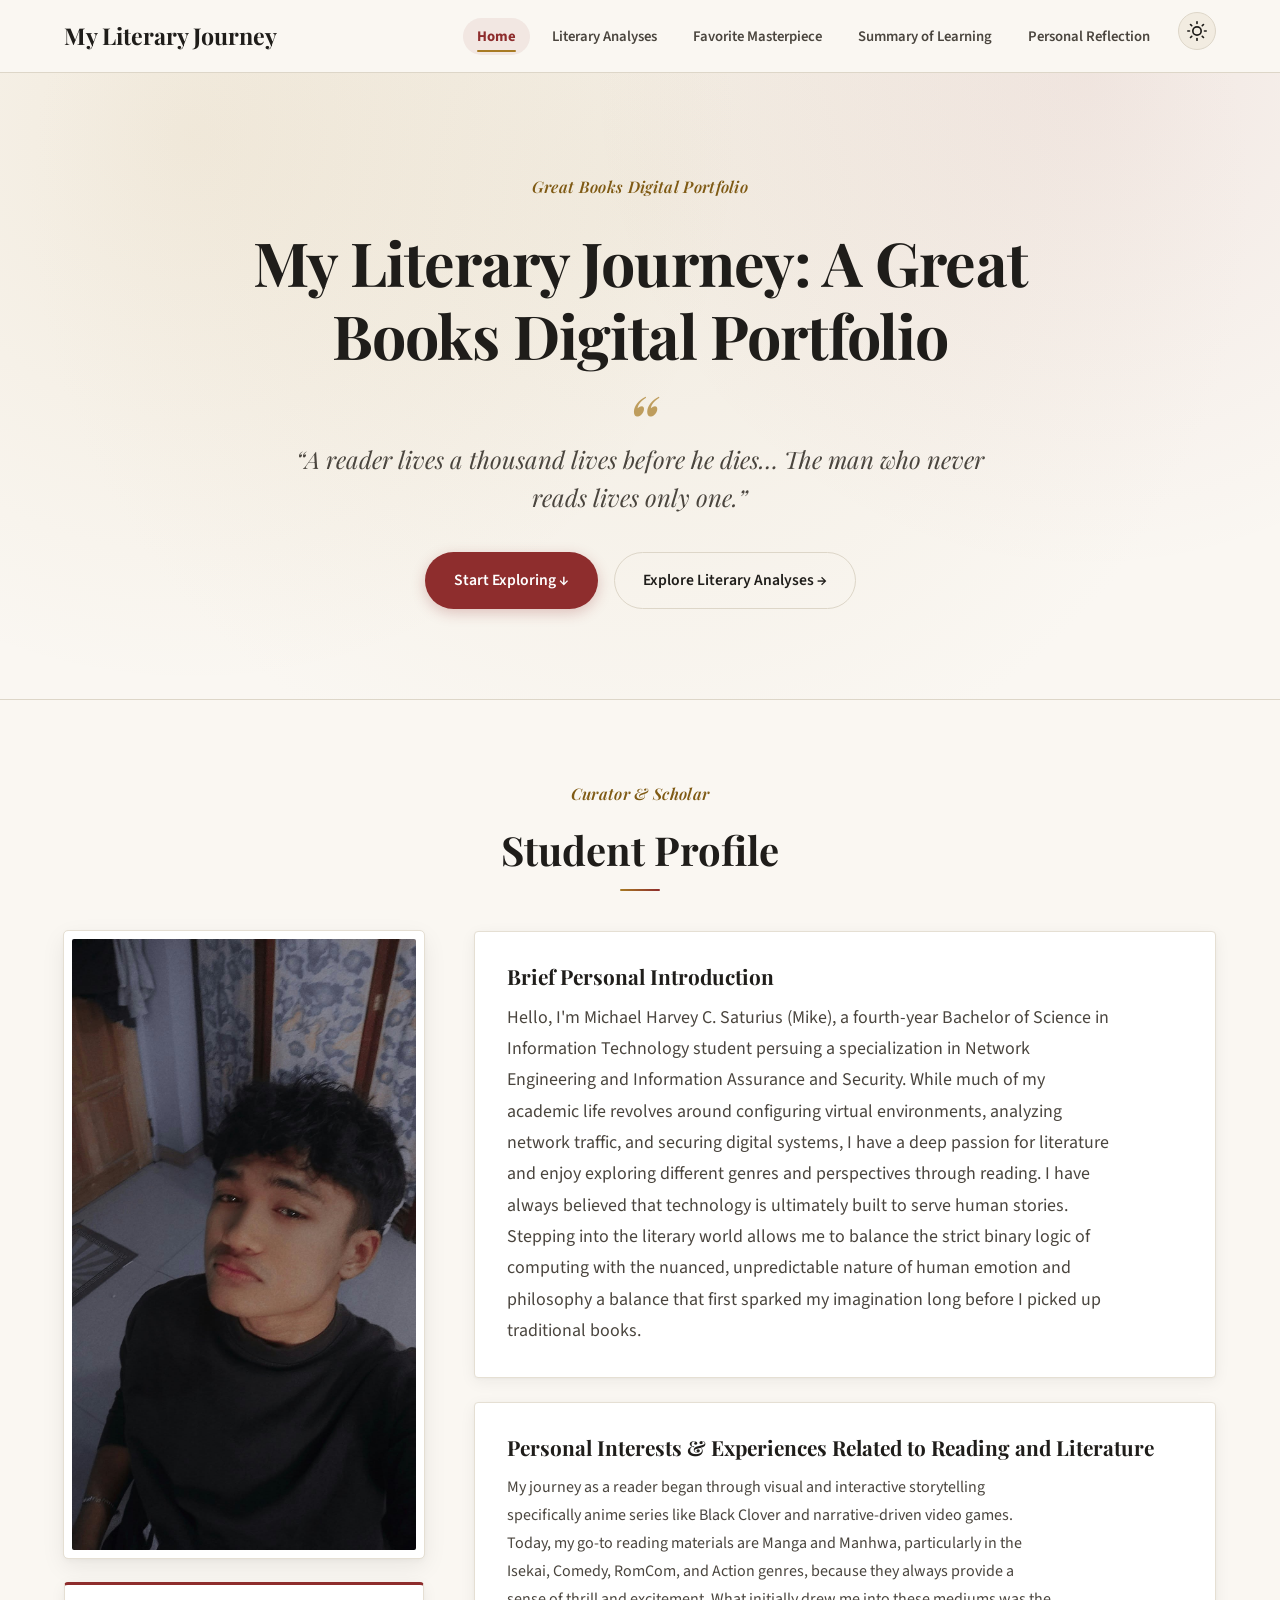
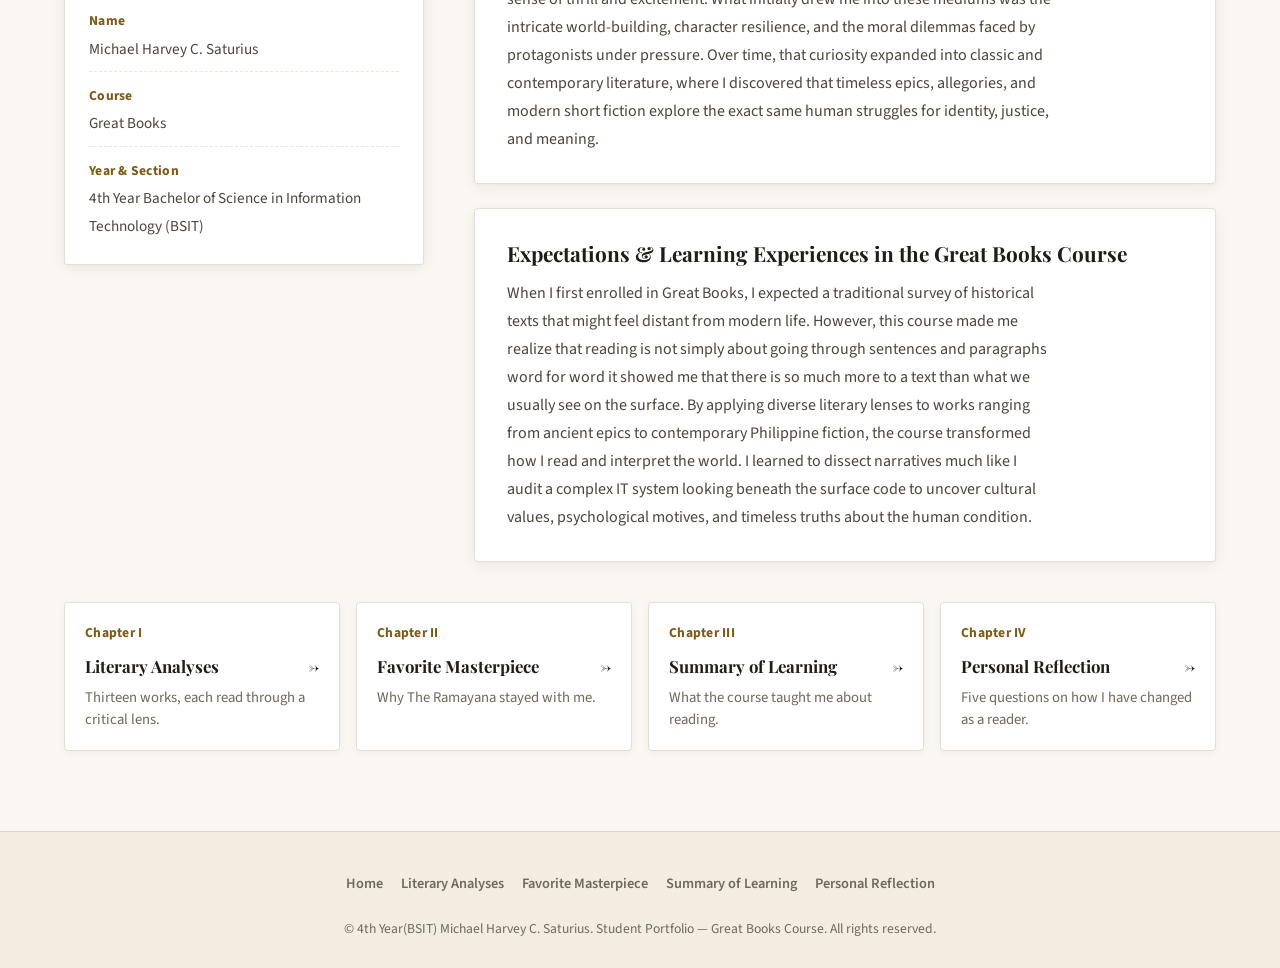
==== commit 6db89a47: "Update features and UI" ====
--- a/index.html
+++ b/index.html
@@ -1,172 +1,180 @@
-<!DOCTYPE html>
-<html lang="en">
-<head>
-    <meta charset="UTF-8">
-    <meta name="viewport" content="width=device-width, initial-scale=1.0">
-    <title>My Literary Journey: A Great Books Digital Portfolio</title>
-    <link rel="preconnect" href="https://fonts.googleapis.com">
-    <link rel="preconnect" href="https://fonts.gstatic.com" crossorigin>
-    <link
-        href="https://fonts.googleapis.com/css2?family=Playfair+Display:ital,wght@0,400;0,600;0,700;0,800;1,400;1,600;1,700&family=Source+Sans+3:ital,wght@0,400;0,500;0,600;0,700;1,400;1,600&display=swap"
-        rel="stylesheet">
-    <link rel="stylesheet" href="styles.css">
-</head>
-<body>
-    
-    <nav class="navbar" id="navbar">
-        <div class="nav-container">
-            <a href="profile.html" class="logo">
-                My Literary Journey
-            </a>
-            <button class="nav-toggle" aria-label="Toggle navigation menu" id="navToggle">
-                <span class="hamburger-line"></span>
-                <span class="hamburger-line"></span>
-                <span class="hamburger-line"></span>
-            </button>
-            <ul class="nav-links" id="navLinks">
-                <li><a href="profile.html" class="active">Home</a></li>
-                <li><a href="analyses.html">Literary Analyses</a></li>
-                <li><a href="favorite.html">Favorite Masterpiece</a></li>
-                <li><a href="summary.html">Summary of Learning</a></li>
-                <li><a href="reflection.html">Personal Reflection</a></li>
-                <li><button class="theme-toggle" id="themeToggle" aria-label="Toggle theme"><svg class="theme-icon sun-icon" viewBox="0 0 24 24" width="20" height="20" fill="none" stroke="currentColor" stroke-width="2" stroke-linecap="round" stroke-linejoin="round" aria-hidden="true"><circle cx="12" cy="12" r="5"></circle><line x1="12" y1="1" x2="12" y2="3"></line><line x1="12" y1="21" x2="12" y2="23"></line><line x1="4.22" y1="4.22" x2="5.64" y2="5.64"></line><line x1="18.36" y1="18.36" x2="19.78" y2="19.78"></line><line x1="1" y1="12" x2="3" y2="12"></line><line x1="21" y1="12" x2="23" y2="12"></line><line x1="4.22" y1="19.78" x2="5.64" y2="18.36"></line><line x1="18.36" y1="5.64" x2="19.78" y2="4.22"></line></svg><svg class="theme-icon moon-icon" viewBox="0 0 24 24" width="20" height="20" fill="none" stroke="currentColor" stroke-width="2" stroke-linecap="round" stroke-linejoin="round" aria-hidden="true"><path d="M21 12.79A9 9 0 1 1 11.21 3 7 7 0 0 0 21 12.79z"></path></svg></button></li>
-            </ul>
-        </div>
-    </nav>
-
-    
-    <header class="hero">
-        <div class="hero-content">
-            <div class="hero-badge">&#10022; Great Books Digital Portfolio &#10022;</div>
-            
-            <h1>My Literary Journey: A Great Books Digital Portfolio</h1>
-            
-            <blockquote class="hero-quote">&ldquo;A reader lives a thousand lives before he dies&hellip; The man who
-                never reads lives only one.&rdquo;</blockquote>
-            <div class="hero-actions">
-                <a href="#profile" class="btn btn-primary">Start Exploring &darr;</a>
-                <a href="analyses.html" class="btn btn-outline">Explore Literary Analyses &rarr;</a>
-            </div>
-        </div>
-    </header>
-
-    
-    <section id="profile" class="section">
-        <div class="container">
-            <div class="section-header-block">
-                <div class="chapter-kicker">Curator &amp; Scholar</div>
-                <h2 class="section-title">Student Profile</h2>
-            </div>
-
-            <div class="profile-grid">
-                
-                <div class="profile-left">
-                    
-                    <div class="photo-frame">
-                        <img src="images/PROFILE/4ef4589d-6dc7-4209-afba-40db99b4311e.jpg" alt="Student photograph"
-                            class="profile-photo">
-                    </div>
-                    <div class="metadata-card">
-                        
-                        <p><strong>Name</strong> Michael Harvey C. Saturius</p>
-                        
-                        <p><strong>Course</strong> Great Books</p>
-                        <p><strong>Year &amp; Section</strong> 4th Year Bachelor of Science in Information Technology
-                            (BSIT)</p>
-                    </div>
-                </div>
-                
-                <div class="profile-right">
-                    
-                    <div class="profile-subsection">
-                        <h3>Brief Personal Introduction</h3>
-                        <p>Hello, I'm Michael Harvey C. Saturius (Mike), a fourth-year Bachelor of Science in
-                            Information Technology student persuing a specialization in Network Engineering and
-                            Information Assurance and Security.
-                            While much of my academic life revolves around configuring virtual environments, analyzing
-                            network traffic, and securing digital systems, I have a deep passion for literature and
-                            enjoy exploring
-                            different genres and perspectives through reading. I have always believed that technology is
-                            ultimately built to serve human stories. Stepping into the literary world allows me to
-                            balance the strict
-                            binary logic of computing with the nuanced, unpredictable nature of human emotion and
-                            philosophy a balance that first sparked my imagination long before I picked up traditional
-                            books.</p>
-                    </div>
-                    
-                    <div class="profile-subsection">
-                        <h3>Personal Interests &amp; Experiences Related to Reading and Literature</h3>
-                        <p>My journey as a reader began through visual and interactive storytelling specifically anime
-                            series like Black Clover and narrative-driven video games. Today, my go-to reading materials
-                            are Manga and Manhwa,
-                            particularly in the Isekai, Comedy, RomCom, and Action genres, because they always provide a
-                            sense of thrill and excitement. What initially drew me into these mediums was the intricate
-                            world-building, character resilience,
-                            and the moral dilemmas faced by protagonists under pressure. Over time, that curiosity
-                            expanded into classic and contemporary literature, where I discovered that timeless epics,
-                            allegories, and modern short fiction explore
-                            the exact same human struggles for identity, justice, and meaning.</p>
-                    </div>
-                    
-                    <div class="profile-subsection">
-                        <h3>Expectations &amp; Learning Experiences in the Great Books Course</h3>
-                        <p>When I first enrolled in Great Books, I expected a traditional survey of historical texts
-                            that might feel distant from modern life. However, this course made me realize that reading
-                            is not simply about going through sentences and
-                            paragraphs word for word it showed me that there is so much more to a text than what we
-                            usually see on the surface. By applying diverse literary lenses to works ranging from
-                            ancient epics to contemporary Philippine fiction,
-                            the course transformed how I read and interpret the world. I learned to dissect narratives
-                            much like I audit a complex IT system looking beneath the surface code to uncover cultural
-                            values, psychological motives, and timeless truths about the human condition.</p>
-                    </div>
-                </div>
-            </div>
-
-            
-            <div class="profile-nav-cards">
-                <a href="analyses.html" class="nav-card-link">
-                    <span class="nav-card-label">Chapter I</span>
-                    <span class="nav-card-title">Literary Analyses <span>&rarr;</span></span>
-                </a>
-                <a href="favorite.html" class="nav-card-link">
-                    <span class="nav-card-label">Chapter II</span>
-                    <span class="nav-card-title">Favorite Masterpiece <span>&rarr;</span></span>
-                </a>
-                <a href="summary.html" class="nav-card-link">
-                    <span class="nav-card-label">Chapter III</span>
-                    <span class="nav-card-title">Summary of Learning <span>&rarr;</span></span>
-                </a>
-                <a href="reflection.html" class="nav-card-link">
-                    <span class="nav-card-label">Chapter IV</span>
-                    <span class="nav-card-title">Personal Reflection <span>&rarr;</span></span>
-                </a>
-            </div>
-        </div>
-    </section>
-
-    
-                <footer id="footer" class="footer">
-                    <div class="container">
-                        <div class="footer-content">
-                            <ul class="footer-nav">
-                                <li><a href="profile.html">Home</a></li>
-                                <li><a href="analyses.html">Literary Analyses</a></li>
-                                <li><a href="favorite.html">Favorite Masterpiece</a></li>
-                                <li><a href="summary.html">Summary of Learning</a></li>
-                                <li><a href="reflection.html">Personal Reflection</a></li>
-                            </ul>
-                            <div class="footer-attribution">
-                                <p>&copy; 4th Year(BSIT) Michael Harvey C. Saturius. Student Portfolio &mdash; Great
-                                    Books Course. All rights reserved.</p>
-                            </div>
-                        </div>
-            </div>
-    </footer>
-
-    
-    <button class="back-to-top" id="backToTop" aria-label="Back to top">&uarr;</button>
-
-    <script src="script.js"></script>
-</body>
-</html>
+<!DOCTYPE html>
+<html lang="en">
+<head>
+    <meta charset="UTF-8">
+    <meta name="viewport" content="width=device-width, initial-scale=1.0">
+    <title>My Literary Journey: A Great Books Digital Portfolio</title>
+    <link rel="preconnect" href="https://fonts.googleapis.com">
+    <link rel="preconnect" href="https://fonts.gstatic.com" crossorigin>
+    <link
+        href="https://fonts.googleapis.com/css2?family=Playfair+Display:ital,wght@0,400;0,600;0,700;0,800;1,400;1,600;1,700&family=Source+Sans+3:ital,wght@0,400;0,500;0,600;0,700;1,400;1,600&display=swap"
+        rel="stylesheet">
+    <link rel="stylesheet" href="styles.css">
+</head>
+<body>
+    <a class="skip-link" href="#main">Skip to content</a>
+    
+    <nav class="navbar" id="navbar">
+        <div class="nav-container">
+            <a href="profile.html" class="logo">
+                My Literary Journey
+            </a>
+            <button class="nav-toggle" aria-label="Toggle navigation menu" aria-expanded="false" aria-controls="navLinks" id="navToggle">
+                <span class="hamburger-line"></span>
+                <span class="hamburger-line"></span>
+                <span class="hamburger-line"></span>
+            </button>
+            <ul class="nav-links" id="navLinks">
+                <li><a href="profile.html" class="active" aria-current="page">Home</a></li>
+                <li><a href="analyses.html">Literary Analyses</a></li>
+                <li><a href="favorite.html">Favorite Masterpiece</a></li>
+                <li><a href="summary.html">Summary of Learning</a></li>
+                <li><a href="reflection.html">Personal Reflection</a></li>
+                <li><button class="theme-toggle" id="themeToggle" aria-label="Toggle theme"><svg class="theme-icon sun-icon" viewBox="0 0 24 24" width="20" height="20" fill="none" stroke="currentColor" stroke-width="2" stroke-linecap="round" stroke-linejoin="round" aria-hidden="true"><circle cx="12" cy="12" r="5"></circle><line x1="12" y1="1" x2="12" y2="3"></line><line x1="12" y1="21" x2="12" y2="23"></line><line x1="4.22" y1="4.22" x2="5.64" y2="5.64"></line><line x1="18.36" y1="18.36" x2="19.78" y2="19.78"></line><line x1="1" y1="12" x2="3" y2="12"></line><line x1="21" y1="12" x2="23" y2="12"></line><line x1="4.22" y1="19.78" x2="5.64" y2="18.36"></line><line x1="18.36" y1="5.64" x2="19.78" y2="4.22"></line></svg><svg class="theme-icon moon-icon" viewBox="0 0 24 24" width="20" height="20" fill="none" stroke="currentColor" stroke-width="2" stroke-linecap="round" stroke-linejoin="round" aria-hidden="true"><path d="M21 12.79A9 9 0 1 1 11.21 3 7 7 0 0 0 21 12.79z"></path></svg></button></li>
+            </ul>
+        </div>
+    </nav>
+
+    
+    <main id="main">
+    <header class="hero">
+        <div class="hero-content">
+            <div class="hero-badge">Great Books Digital Portfolio</div>
+            
+            <h1>My Literary Journey: A Great Books Digital Portfolio</h1>
+            
+            <blockquote class="hero-quote">&ldquo;A reader lives a thousand lives before he dies&hellip; The man who
+                never reads lives only one.&rdquo;</blockquote>
+            <div class="hero-actions">
+                <a href="#profile" class="btn btn-primary">Start Exploring &darr;</a>
+                <a href="analyses.html" class="btn btn-outline">Explore Literary Analyses &rarr;</a>
+            </div>
+        </div>
+    </header>
+
+    
+    <section id="profile" class="section">
+        <div class="container">
+            <div class="section-header-block">
+                <div class="chapter-kicker">Curator &amp; Scholar</div>
+                <h2 class="section-title">Student Profile</h2>
+            </div>
+
+            <div class="profile-grid">
+                
+                <div class="profile-left">
+                    
+                    <div class="photo-frame">
+                        <img src="images/PROFILE/4ef4589d-6dc7-4209-afba-40db99b4311e.jpg" alt="Student photograph"
+                            class="profile-photo">
+                    </div>
+                    <div class="metadata-card">
+                        
+                        <p><strong>Name</strong> Michael Harvey C. Saturius</p>
+                        
+                        <p><strong>Course</strong> Great Books</p>
+                        <p><strong>Year &amp; Section</strong> 4th Year Bachelor of Science in Information Technology
+                            (BSIT)</p>
+                    </div>
+                </div>
+                
+                <div class="profile-right">
+                    
+                    <div class="profile-subsection">
+                        <h3>Brief Personal Introduction</h3>
+                        <p>Hello, I'm Michael Harvey C. Saturius (Mike), a fourth-year Bachelor of Science in
+                            Information Technology student persuing a specialization in Network Engineering and
+                            Information Assurance and Security.
+                            While much of my academic life revolves around configuring virtual environments, analyzing
+                            network traffic, and securing digital systems, I have a deep passion for literature and
+                            enjoy exploring
+                            different genres and perspectives through reading. I have always believed that technology is
+                            ultimately built to serve human stories. Stepping into the literary world allows me to
+                            balance the strict
+                            binary logic of computing with the nuanced, unpredictable nature of human emotion and
+                            philosophy a balance that first sparked my imagination long before I picked up traditional
+                            books.</p>
+                    </div>
+                    
+                    <div class="profile-subsection">
+                        <h3>Personal Interests &amp; Experiences Related to Reading and Literature</h3>
+                        <p>My journey as a reader began through visual and interactive storytelling specifically anime
+                            series like Black Clover and narrative-driven video games. Today, my go-to reading materials
+                            are Manga and Manhwa,
+                            particularly in the Isekai, Comedy, RomCom, and Action genres, because they always provide a
+                            sense of thrill and excitement. What initially drew me into these mediums was the intricate
+                            world-building, character resilience,
+                            and the moral dilemmas faced by protagonists under pressure. Over time, that curiosity
+                            expanded into classic and contemporary literature, where I discovered that timeless epics,
+                            allegories, and modern short fiction explore
+                            the exact same human struggles for identity, justice, and meaning.</p>
+                    </div>
+                    
+                    <div class="profile-subsection">
+                        <h3>Expectations &amp; Learning Experiences in the Great Books Course</h3>
+                        <p>When I first enrolled in Great Books, I expected a traditional survey of historical texts
+                            that might feel distant from modern life. However, this course made me realize that reading
+                            is not simply about going through sentences and
+                            paragraphs word for word it showed me that there is so much more to a text than what we
+                            usually see on the surface. By applying diverse literary lenses to works ranging from
+                            ancient epics to contemporary Philippine fiction,
+                            the course transformed how I read and interpret the world. I learned to dissect narratives
+                            much like I audit a complex IT system looking beneath the surface code to uncover cultural
+                            values, psychological motives, and timeless truths about the human condition.</p>
+                    </div>
+                </div>
+            </div>
+
+            
+            <div class="profile-nav-cards">
+                <a href="analyses.html" class="nav-card-link">
+                    <span class="nav-card-label">Chapter I</span>
+                    <span class="nav-card-title">Literary Analyses <span>&rarr;</span></span>
+                    <span class="nav-card-desc">Thirteen works, each read through a critical lens.</span>
+                </a>
+                <a href="favorite.html" class="nav-card-link">
+                    <span class="nav-card-label">Chapter II</span>
+                    <span class="nav-card-title">Favorite Masterpiece <span>&rarr;</span></span>
+                    <span class="nav-card-desc">Why The Ramayana stayed with me.</span>
+                </a>
+                <a href="summary.html" class="nav-card-link">
+                    <span class="nav-card-label">Chapter III</span>
+                    <span class="nav-card-title">Summary of Learning <span>&rarr;</span></span>
+                    <span class="nav-card-desc">What the course taught me about reading.</span>
+                </a>
+                <a href="reflection.html" class="nav-card-link">
+                    <span class="nav-card-label">Chapter IV</span>
+                    <span class="nav-card-title">Personal Reflection <span>&rarr;</span></span>
+                    <span class="nav-card-desc">Five questions on how I have changed as a reader.</span>
+                </a>
+            </div>
+        </div>
+    </section>
+
+    
+                </main>
+
+    <footer id="footer" class="footer">
+                    <div class="container">
+                        <div class="footer-content">
+                            <ul class="footer-nav">
+                                <li><a href="profile.html">Home</a></li>
+                                <li><a href="analyses.html">Literary Analyses</a></li>
+                                <li><a href="favorite.html">Favorite Masterpiece</a></li>
+                                <li><a href="summary.html">Summary of Learning</a></li>
+                                <li><a href="reflection.html">Personal Reflection</a></li>
+                            </ul>
+                            <div class="footer-attribution">
+                                <p>&copy; 4th Year(BSIT) Michael Harvey C. Saturius. Student Portfolio &mdash; Great
+                                    Books Course. All rights reserved.</p>
+                            </div>
+                        </div>
+            </div>
+    </footer>
+
+    
+    <button class="back-to-top" id="backToTop" aria-label="Back to top">&uarr;</button>
+
+    <script src="script.js"></script>
+</body>
+</html>
--- a/styles.css
+++ b/styles.css
@@ -1,1411 +1,1794 @@
-:root {
-    --bg-primary: #FAF7F2;
-    --bg-secondary: #F2ECE1;
-    --bg-alt: #F2ECE1;
-    --card-bg: #FFFFFF;
-    --card-border: #E5DFD3;
-    --border-color: #DDD6C8;
-    --border-subtle: #ECE6DA;
-
-    --text-primary: #1F1D1A;
-    --text-color: #1F1D1A;
-    --text-secondary: #4A453E;
-    --text-muted: #6E685E;
-
-    --accent: #8E2D2D;
-    --accent-hover: #702121;
-    --accent-subtle: rgba(142, 45, 45, 0.08);
-    --accent-subtle-border: rgba(142, 45, 45, 0.2);
-
-    --gold: #A87B24;
-    --gold-hover: #8C6418;
-    --gold-subtle: rgba(168, 123, 36, 0.1);
-    --gold-border: rgba(168, 123, 36, 0.28);
-
-    --forest: #2C5E43;
-    --forest-subtle: rgba(44, 94, 67, 0.1);
-
-    --shadow-sm: 0 2px 8px rgba(31, 29, 26, 0.04);
-    --shadow: 0 4px 16px rgba(31, 29, 26, 0.06), 0 1px 3px rgba(31, 29, 26, 0.03);
-    --shadow-md: 0 8px 24px rgba(31, 29, 26, 0.08), 0 2px 6px rgba(31, 29, 26, 0.04);
-    --shadow-lg: 0 16px 40px rgba(31, 29, 26, 0.1), 0 4px 12px rgba(31, 29, 26, 0.05);
-    --shadow-book: -8px 0 16px rgba(0, 0, 0, 0.12), 12px 16px 32px rgba(0, 0, 0, 0.15);
-
-    --radius-sm: 6px;
-    --radius: 12px;
-    --radius-lg: 18px;
-    --radius-full: 9999px;
-
-    --transition-fast: 0.15s ease;
-    --transition: 0.3s cubic-bezier(0.2, 0, 0.1, 1);
-    --transition-slow: 0.5s cubic-bezier(0.2, 0, 0.1, 1);
-
-    --font-serif: 'Playfair Display', Georgia, 'Times New Roman', serif;
-    --font-sans: 'Source Sans 3', system-ui, -apple-system, 'Segoe UI', Roboto, sans-serif;
-}
-
-body.dark-mode {
-    --bg-primary: #151413;
-    --bg-secondary: #1D1C1A;
-    --bg-alt: #1D1C1A;
-    --card-bg: #22201D;
-    --card-border: #35332F;
-    --border-color: #383531;
-    --border-subtle: #2C2925;
-
-    --text-primary: #F4EFE6;
-    --text-color: #F4EFE6;
-    --text-secondary: #C8C1B4;
-    --text-muted: #968F83;
-
-    --accent: #E06C6C;
-    --accent-hover: #F08585;
-    --accent-subtle: rgba(224, 108, 108, 0.12);
-    --accent-subtle-border: rgba(224, 108, 108, 0.3);
-
-    --gold: #D8A944;
-    --gold-hover: #E8BC5B;
-    --gold-subtle: rgba(216, 169, 68, 0.12);
-    --gold-border: rgba(216, 169, 68, 0.32);
-
-    --forest: #5CA37B;
-    --forest-subtle: rgba(92, 163, 123, 0.14);
-
-    --shadow-sm: 0 2px 8px rgba(0, 0, 0, 0.3);
-    --shadow: 0 6px 20px rgba(0, 0, 0, 0.45);
-    --shadow-md: 0 10px 30px rgba(0, 0, 0, 0.55);
-    --shadow-lg: 0 20px 50px rgba(0, 0, 0, 0.7);
-    --shadow-book: -8px 0 20px rgba(0, 0, 0, 0.4), 16px 20px 40px rgba(0, 0, 0, 0.6);
-}
-
-*, *::before, *::after {
-    margin: 0;
-    padding: 0;
-    box-sizing: border-box;
-}
-
-html {
-    scroll-behavior: smooth;
-    font-size: 16px;
-}
-
-@keyframes pageFadeIn {
-    from {
-        opacity: 0;
-    }
-    to {
-        opacity: 1;
-    }
-}
-
-body {
-    font-family: var(--font-sans);
-    background-color: var(--bg-primary);
-    color: var(--text-color);
-    line-height: 1.75;
-    font-weight: 400;
-    transition: background-color var(--transition), color var(--transition);
-    min-height: 100vh;
-    display: flex;
-    flex-direction: column;
-    animation: pageFadeIn 0.3s ease-out;
-}
-
-body.page-leaving {
-    opacity: 0;
-    transition: opacity 0.22s ease-in !important;
-}
-
-body:not(.theme-ready),
-body:not(.theme-ready) *,
-body:not(.theme-ready) *::before,
-body:not(.theme-ready) *::after {
-    transition: none !important;
-}
-
-::selection {
-    background-color: var(--accent);
-    color: #FFFFFF;
-}
-
-::-webkit-scrollbar {
-    width: 10px;
-}
-
-::-webkit-scrollbar-track {
-    background: var(--bg-primary);
-}
-
-::-webkit-scrollbar-thumb {
-    background: var(--border-color);
-    border-radius: var(--radius-full);
-}
-
-::-webkit-scrollbar-thumb:hover {
-    background: var(--accent);
-}
-
-h1, h2, h3, h4, blockquote {
-    font-family: var(--font-serif);
-    color: var(--text-primary);
-}
-
-h1 {
-    font-size: 2.8rem;
-    line-height: 1.2;
-    font-weight: 700;
-}
-
-h2 {
-    font-size: 2.2rem;
-    line-height: 1.25;
-    font-weight: 700;
-}
-
-h3 {
-    font-size: 1.4rem;
-    line-height: 1.35;
-    font-weight: 700;
-}
-
-h4 {
-    font-size: 1.15rem;
-    line-height: 1.4;
-    font-weight: 600;
-}
-
-p {
-    margin-bottom: 1.2rem;
-    color: var(--text-secondary);
-}
-
-p:last-child {
-    margin-bottom: 0;
-}
-
-a {
-    color: var(--accent);
-    text-decoration: none;
-    transition: color var(--transition-fast);
-}
-
-a:hover {
-    color: var(--accent-hover);
-}
-
-.container {
-    max-width: 1200px;
-    margin: 0 auto;
-    padding: 0 24px;
-    width: 100%;
-}
-
-.section {
-    padding: 80px 0;
-    position: relative;
-    flex: 1 0 auto;
-}
-
-.bg-alt {
-    background-color: var(--bg-secondary);
-}
-
-.section-title {
-    font-size: 2.5rem;
-    text-align: center;
-    margin-bottom: 14px;
-    color: var(--text-primary);
-}
-
-.section-title::after {
-    content: '';
-    display: block;
-    width: 60px;
-    height: 3px;
-    background: linear-gradient(90deg, var(--gold), var(--accent));
-    margin: 14px auto 0;
-    border-radius: var(--radius-full);
-}
-
-.section-subtitle {
-    text-align: center;
-    color: var(--text-muted);
-    margin: 0 auto 48px;
-    font-size: 1.1rem;
-    max-width: 680px;
-    line-height: 1.6;
-}
-
-.chapter-kicker {
-    display: inline-block;
-    font-size: 0.8rem;
-    font-weight: 700;
-    text-transform: uppercase;
-    letter-spacing: 2px;
-    color: var(--gold);
-    background-color: var(--gold-subtle);
-    border: 1px solid var(--gold-border);
-    padding: 6px 16px;
-    border-radius: var(--radius-full);
-    margin-bottom: 16px;
-}
-
-.section-header-block {
-    text-align: center;
-    margin-bottom: 40px;
-}
-
-.btn {
-    display: inline-flex;
-    align-items: center;
-    justify-content: center;
-    gap: 8px;
-    padding: 13px 28px;
-    border-radius: var(--radius-full);
-    font-weight: 600;
-    font-size: 0.98rem;
-    transition: all var(--transition);
-    cursor: pointer;
-    border: 1px solid transparent;
-    font-family: inherit;
-    text-decoration: none;
-}
-
-.btn-primary {
-    background-color: var(--accent);
-    color: #FFFFFF;
-    box-shadow: 0 4px 14px rgba(142, 45, 45, 0.25);
-}
-
-.btn-primary:hover {
-    background-color: var(--accent-hover);
-    color: #FFFFFF;
-    transform: translateY(-2px);
-    box-shadow: 0 6px 20px rgba(142, 45, 45, 0.35);
-}
-
-.btn-outline {
-    background-color: transparent;
-    color: var(--text-primary);
-    border-color: var(--border-color);
-}
-
-.btn-outline:hover {
-    border-color: var(--accent);
-    color: var(--accent);
-    background-color: var(--accent-subtle);
-}
-
-.navbar {
-    position: sticky;
-    top: 0;
-    z-index: 1000;
-    background-color: rgba(250, 247, 242, 0.94);
-    backdrop-filter: blur(12px);
-    border-bottom: 1px solid var(--border-color);
-}
-
-body.dark-mode .navbar {
-    background-color: rgba(21, 20, 19, 0.94);
-}
-
-.nav-container {
-    max-width: 1200px;
-    margin: 0 auto;
-    padding: 0 24px;
-    display: flex;
-    justify-content: space-between;
-    align-items: center;
-    height: 72px;
-}
-
-.logo {
-    font-family: var(--font-serif);
-    font-size: 1.45rem;
-    font-weight: 700;
-    color: var(--text-primary);
-    display: inline-flex;
-    align-items: center;
-    gap: 10px;
-}
-
-.logo-icon {
-    display: inline-flex;
-    align-items: center;
-    justify-content: center;
-    width: 32px;
-    height: 32px;
-    border-radius: 8px;
-    background: linear-gradient(135deg, var(--accent), var(--gold));
-    color: #FFFFFF;
-    font-size: 1rem;
-}
-
-.logo:hover {
-    color: var(--accent);
-}
-
-.nav-links {
-    display: flex;
-    list-style: none;
-    gap: 8px;
-    align-items: center;
-}
-
-.nav-links li a {
-    color: var(--text-secondary);
-    font-weight: 600;
-    font-size: 0.92rem;
-    padding: 8px 14px;
-    border-radius: var(--radius-full);
-    transition: all var(--transition-fast);
-}
-
-.nav-links li a:hover {
-    color: var(--accent);
-    background-color: var(--accent-subtle);
-}
-
-.nav-links li a.active {
-    color: var(--accent);
-    background-color: var(--accent-subtle);
-    font-weight: 700;
-}
-
-.theme-toggle {
-    background: var(--bg-secondary);
-    border: 1px solid var(--border-color);
-    color: var(--text-primary);
-    width: 38px;
-    height: 38px;
-    border-radius: 50%;
-    display: inline-flex;
-    align-items: center;
-    justify-content: center;
-    cursor: pointer;
-    transition: all var(--transition);
-    margin-left: 6px;
-    position: relative;
-    overflow: hidden;
-}
-
-.theme-toggle:hover {
-    border-color: var(--gold);
-    color: var(--gold);
-}
-
-.theme-icon {
-    position: absolute;
-    width: 20px;
-    height: 20px;
-    display: block;
-    pointer-events: none;
-    transition: transform 0.4s cubic-bezier(0.4, 0, 0.2, 1), opacity 0.3s ease;
-}
-
-.sun-icon {
-    opacity: 1;
-    transform: rotate(0deg) scale(1);
-}
-
-.moon-icon {
-    opacity: 0;
-    transform: rotate(90deg) scale(0.5);
-}
-
-body.dark-mode .sun-icon {
-    opacity: 0;
-    transform: rotate(-90deg) scale(0.5);
-}
-
-body.dark-mode .moon-icon {
-    opacity: 1;
-    transform: rotate(0deg) scale(1);
-}
-
-.nav-toggle {
-    display: none;
-    flex-direction: column;
-    justify-content: center;
-    gap: 5px;
-    background: var(--bg-secondary);
-    border: 1px solid var(--border-color);
-    border-radius: 8px;
-    width: 40px;
-    height: 40px;
-    cursor: pointer;
-    padding: 8px;
-}
-
-.hamburger-line {
-    display: block;
-    width: 100%;
-    height: 2px;
-    background-color: var(--text-primary);
-    border-radius: 2px;
-    transition: all var(--transition);
-}
-
-.hero {
-    padding: 100px 24px 90px;
-    text-align: center;
-    background: radial-gradient(circle at 50% 20%, var(--bg-secondary) 0%, var(--bg-primary) 75%);
-    border-bottom: 1px solid var(--border-color);
-}
-
-.hero-content {
-    max-width: 860px;
-    margin: 0 auto;
-}
-
-.hero-badge {
-    display: inline-block;
-    font-size: 0.8rem;
-    font-weight: 700;
-    text-transform: uppercase;
-    letter-spacing: 2px;
-    color: var(--accent);
-    background-color: var(--accent-subtle);
-    border: 1px solid var(--accent-subtle-border);
-    padding: 6px 18px;
-    border-radius: var(--radius-full);
-    margin-bottom: 24px;
-}
-
-.hero h1 {
-    font-size: 3rem;
-    margin-bottom: 24px;
-    color: var(--text-primary);
-}
-
-.hero-quote {
-    font-family: var(--font-serif);
-    font-style: italic;
-    font-size: 1.35rem;
-    color: var(--text-secondary);
-    margin: 0 auto 36px;
-    max-width: 720px;
-    line-height: 1.6;
-    background: var(--card-bg);
-    padding: 24px 28px;
-    border-radius: var(--radius);
-    box-shadow: var(--shadow);
-    border: 1px solid var(--border-subtle);
-    border-left: 4px solid var(--gold);
-    text-align: left;
-}
-
-.hero-actions {
-    display: flex;
-    gap: 16px;
-    justify-content: center;
-    align-items: center;
-    flex-wrap: wrap;
-}
-
-.profile-grid {
-    display: grid;
-    grid-template-columns: 360px 1fr;
-    gap: 50px;
-    align-items: start;
-}
-
-.photo-frame {
-    border-radius: var(--radius-lg);
-    overflow: hidden;
-    margin-bottom: 24px;
-    box-shadow: var(--shadow-md);
-    border: 3px solid var(--card-border);
-    background-color: var(--bg-secondary);
-    max-width: 100%;
-}
-
-.profile-photo {
-    width: 100%;
-    height: auto;
-    display: block;
-    object-fit: cover;
-}
-
-.metadata-card {
-    background-color: var(--card-bg);
-    border: 1px solid var(--card-border);
-    border-radius: var(--radius);
-    padding: 24px;
-    box-shadow: var(--shadow);
-    border-top: 3px solid var(--accent);
-}
-
-.metadata-card p {
-    margin-bottom: 12px;
-    color: var(--text-secondary);
-    font-size: 0.95rem;
-    display: flex;
-    flex-direction: column;
-    gap: 2px;
-    border-bottom: 1px dashed var(--border-subtle);
-    padding-bottom: 8px;
-}
-
-.metadata-card p:last-child {
-    margin-bottom: 0;
-    border-bottom: none;
-    padding-bottom: 0;
-}
-
-.metadata-card strong {
-    color: var(--text-primary);
-    font-size: 0.8rem;
-    text-transform: uppercase;
-    letter-spacing: 1px;
-}
-
-.profile-right {
-    display: flex;
-    flex-direction: column;
-    gap: 24px;
-}
-
-.profile-subsection {
-    background-color: var(--card-bg);
-    border: 1px solid var(--card-border);
-    border-radius: var(--radius);
-    padding: 30px 32px;
-    box-shadow: var(--shadow);
-}
-
-.profile-subsection h3 {
-    font-size: 1.3rem;
-    margin-bottom: 12px;
-    color: var(--text-primary);
-}
-
-.profile-subsection p {
-    color: var(--text-secondary);
-    font-size: 1rem;
-    line-height: 1.75;
-}
-
-.profile-nav-cards {
-    display: grid;
-    grid-template-columns: repeat(auto-fit, minmax(220px, 1fr));
-    gap: 16px;
-    margin-top: 40px;
-}
-
-.nav-card-link {
-    background-color: var(--card-bg);
-    border: 1px solid var(--card-border);
-    border-radius: var(--radius);
-    padding: 18px 20px;
-    display: flex;
-    flex-direction: column;
-    gap: 6px;
-    box-shadow: var(--shadow-sm);
-    transition: all var(--transition);
-}
-
-.nav-card-link:hover {
-    transform: translateY(-3px);
-    border-color: var(--accent);
-    box-shadow: var(--shadow);
-}
-
-.nav-card-label {
-    font-size: 0.75rem;
-    text-transform: uppercase;
-    letter-spacing: 1.5px;
-    font-weight: 700;
-    color: var(--gold);
-}
-
-.nav-card-title {
-    font-family: var(--font-serif);
-    font-weight: 700;
-    color: var(--text-primary);
-    font-size: 1.05rem;
-    display: flex;
-    justify-content: space-between;
-}
-
-.analyses-toolbar {
-    margin-bottom: 36px;
-    display: flex;
-    flex-direction: column;
-    gap: 18px;
-}
-
-.search-box-wrapper {
-    max-width: 540px;
-    margin: 0 auto;
-    width: 100%;
-    position: relative;
-}
-
-.search-input {
-    width: 100%;
-    padding: 12px 20px 12px 42px;
-    border-radius: var(--radius-full);
-    border: 1px solid var(--border-color);
-    background-color: var(--card-bg);
-    color: var(--text-primary);
-    font-family: inherit;
-    font-size: 0.95rem;
-    outline: none;
-}
-
-.search-input:focus {
-    border-color: var(--accent);
-    box-shadow: 0 0 0 3px var(--accent-subtle);
-}
-
-.search-icon {
-    position: absolute;
-    left: 16px;
-    top: 50%;
-    transform: translateY(-50%);
-    color: var(--text-muted);
-}
-
-.filter-pills {
-    display: flex;
-    flex-wrap: wrap;
-    gap: 8px;
-    justify-content: center;
-}
-
-.filter-btn {
-    background-color: var(--card-bg);
-    border: 1px solid var(--border-color);
-    color: var(--text-secondary);
-    padding: 7px 16px;
-    border-radius: var(--radius-full);
-    font-size: 0.85rem;
-    font-weight: 600;
-    cursor: pointer;
-    transition: all var(--transition-fast);
-    font-family: inherit;
-}
-
-.filter-btn:hover {
-    border-color: var(--accent);
-    color: var(--accent);
-}
-
-.filter-btn.active {
-    background-color: var(--accent);
-    border-color: var(--accent);
-    color: #FFFFFF;
-}
-
-.analyses-counter {
-    text-align: center;
-    font-size: 0.88rem;
-    color: var(--text-muted);
-}
-
-.analyses-grid {
-    display: grid;
-    grid-template-columns: repeat(3, minmax(0, 1fr));
-    gap: 30px;
-}
-
-.analyses-empty {
-    grid-column: 1 / -1;
-    text-align: center;
-    padding: 60px 20px;
-    background: var(--card-bg);
-    border-radius: var(--radius);
-    border: 1px dashed var(--border-color);
-}
-
-.analyses-empty-title {
-    font-family: var(--font-serif);
-    font-size: 1.3rem;
-    color: var(--text-primary);
-    margin-bottom: 8px;
-}
-
-.analysis-card {
-    background-color: var(--card-bg);
-    border: 1px solid var(--card-border);
-    border-radius: var(--radius);
-    padding: 24px;
-    display: flex;
-    flex-direction: column;
-    box-shadow: var(--shadow);
-    transition: transform var(--transition), box-shadow var(--transition);
-}
-
-.analysis-card:hover {
-    transform: translateY(-5px);
-    box-shadow: var(--shadow-md);
-}
-
-.analysis-card .card-image {
-    width: 100%;
-    height: 220px;
-    background-color: var(--bg-secondary);
-    border-radius: var(--radius-sm);
-    overflow: hidden;
-    margin-bottom: 16px;
-    display: flex;
-    align-items: center;
-    justify-content: center;
-}
-
-.analysis-card .card-image img {
-    width: 100%;
-    height: 100%;
-    object-fit: cover;
-    display: block;
-}
-
-.lens-badge {
-    display: inline-block;
-    padding: 4px 12px;
-    border-radius: var(--radius-full);
-    font-size: 0.72rem;
-    font-weight: 700;
-    text-transform: uppercase;
-    letter-spacing: 0.5px;
-    margin-bottom: 10px;
-    background-color: var(--accent-subtle);
-    color: var(--accent);
-    border: 1px solid var(--accent-subtle-border);
-    align-self: flex-start;
-}
-
-.analysis-card h3 {
-    font-size: 1.25rem;
-    margin-bottom: 6px;
-    color: var(--text-primary);
-}
-
-.analysis-card .author {
-    font-style: italic;
-    font-size: 0.9rem;
-    color: var(--gold);
-    margin-bottom: 12px;
-}
-
-.analysis-card p {
-    font-size: 0.92rem;
-    color: var(--text-secondary);
-    margin-bottom: 20px;
-    flex-grow: 1;
-    line-height: 1.6;
-}
-
-.read-btn {
-    margin-top: auto;
-    background-color: transparent;
-    color: var(--accent);
-    border: 1px solid var(--accent);
-    padding: 9px 18px;
-    border-radius: var(--radius-full);
-    font-size: 0.86rem;
-    font-weight: 600;
-    cursor: pointer;
-    transition: all var(--transition-fast);
-    font-family: inherit;
-    display: inline-flex;
-    align-items: center;
-    justify-content: center;
-    gap: 6px;
-    width: 100%;
-}
-
-.read-btn:hover {
-    background-color: var(--accent);
-    color: #FFFFFF;
-}
-
-.modal {
-    position: fixed;
-    top: 0;
-    left: 0;
-    width: 100%;
-    height: 100%;
-    z-index: 2000;
-    display: flex;
-    align-items: center;
-    justify-content: center;
-    padding: 30px 20px;
-    opacity: 0;
-    visibility: hidden;
-    pointer-events: none;
-    transition: opacity 0.35s ease, visibility 0.35s ease;
-}
-
-.modal.visible {
-    opacity: 1;
-    visibility: visible;
-    pointer-events: auto;
-}
-
-.modal-backdrop {
-    position: fixed;
-    top: 0;
-    left: 0;
-    width: 100%;
-    height: 100%;
-    background-color: rgba(0, 0, 0, 0.65);
-    backdrop-filter: blur(6px);
-    z-index: 2001;
-    opacity: 0;
-    transition: opacity 0.35s ease;
-}
-
-.modal.visible .modal-backdrop {
-    opacity: 1;
-}
-
-.modal-content {
-    position: relative;
-    z-index: 2002;
-    background-color: var(--card-bg);
-    border: 1px solid var(--card-border);
-    border-radius: var(--radius-lg);
-    max-width: 840px;
-    width: 100%;
-    max-height: 90vh;
-    display: flex;
-    flex-direction: column;
-    overflow: hidden;
-    box-shadow: var(--shadow-lg);
-    opacity: 0;
-    transform: translateY(-50px);
-    transition: transform 0.4s cubic-bezier(0.16, 1, 0.3, 1), opacity 0.4s ease;
-}
-
-.modal.visible .modal-content {
-    opacity: 1;
-    transform: translateY(0);
-}
-
-.modal-bg-cover {
-    position: absolute;
-    top: 0;
-    left: 0;
-    right: 0;
-    bottom: 0;
-    background-size: cover;
-    background-position: center top;
-    background-repeat: no-repeat;
-    opacity: 0.22;
-    pointer-events: none;
-    z-index: 0;
-    filter: blur(0.5px);
-    transform: scale(1.02);
-    -webkit-mask-image: linear-gradient(to bottom, rgba(0, 0, 0, 1) 0%, rgba(0, 0, 0, 0.85) 15%, rgba(0, 0, 0, 0.4) 35%, rgba(0, 0, 0, 0.1) 50%, transparent 65%, transparent 100%);
-    mask-image: linear-gradient(to bottom, rgba(0, 0, 0, 1) 0%, rgba(0, 0, 0, 0.85) 15%, rgba(0, 0, 0, 0.4) 35%, rgba(0, 0, 0, 0.1) 50%, transparent 65%, transparent 100%);
-    transition: background-image 0.4s ease, opacity 0.4s ease;
-}
-
-body.dark-mode .modal-bg-cover {
-    opacity: 0.26;
-    -webkit-mask-image: linear-gradient(to bottom, rgba(0, 0, 0, 1) 0%, rgba(0, 0, 0, 0.85) 15%, rgba(0, 0, 0, 0.4) 35%, rgba(0, 0, 0, 0.1) 50%, transparent 65%, transparent 100%);
-    mask-image: linear-gradient(to bottom, rgba(0, 0, 0, 1) 0%, rgba(0, 0, 0, 0.85) 15%, rgba(0, 0, 0, 0.4) 35%, rgba(0, 0, 0, 0.1) 50%, transparent 65%, transparent 100%);
-}
-
-.modal-close {
-    position: absolute;
-    top: 16px;
-    right: 16px;
-    width: 40px;
-    height: 40px;
-    border-radius: 50%;
-    border: 1px solid var(--border-color);
-    background-color: var(--card-bg);
-    color: var(--text-primary);
-    font-size: 1.4rem;
-    display: flex;
-    align-items: center;
-    justify-content: center;
-    cursor: pointer;
-    transition: all var(--transition-fast);
-    z-index: 10;
-}
-
-.modal-close:hover {
-    background-color: var(--accent);
-    color: #FFFFFF;
-    border-color: var(--accent);
-}
-
-.modal-body {
-    position: relative;
-    z-index: 1;
-    padding: 40px 48px 30px;
-    overflow-y: auto;
-    max-height: calc(90vh - 70px);
-}
-
-.modal-header {
-    position: relative;
-    z-index: 1;
-    margin-bottom: 26px;
-    padding-bottom: 20px;
-    border-bottom: 1px solid var(--border-subtle);
-    padding-right: 40px;
-}
-
-.modal-header h2 {
-    font-size: 2.2rem;
-    margin-bottom: 6px;
-    color: var(--text-primary);
-}
-
-.modal-author {
-    font-family: var(--font-serif);
-    font-style: italic;
-    font-size: 1.1rem;
-    color: var(--gold);
-    margin-bottom: 12px;
-}
-
-.modal-lens {
-    display: inline-block;
-    padding: 4px 12px;
-    border-radius: var(--radius-full);
-    font-size: 0.74rem;
-    font-weight: 700;
-    text-transform: uppercase;
-    letter-spacing: 0.8px;
-    background-color: var(--accent-subtle);
-    color: var(--accent);
-    border: 1px solid var(--accent-subtle-border);
-}
-
-.modal-text {
-    max-width: 68ch;
-    font-size: 1.05rem;
-    color: var(--text-primary);
-    line-height: 1.85;
-}
-
-.modal-text p {
-    margin-bottom: 20px;
-}
-
-.modal-footer {
-    display: flex;
-    justify-content: space-between;
-    align-items: center;
-    padding: 14px 48px;
-    border-top: 1px solid var(--border-subtle);
-    background-color: var(--bg-secondary);
-}
-
-.modal-nav-btn {
-    background: transparent;
-    border: 1px solid var(--border-color);
-    color: var(--text-primary);
-    padding: 8px 16px;
-    border-radius: var(--radius-full);
-    font-size: 0.85rem;
-    font-weight: 600;
-    cursor: pointer;
-    transition: all var(--transition-fast);
-    font-family: inherit;
-}
-
-.modal-nav-btn:hover:not(:disabled) {
-    background-color: var(--card-bg);
-    border-color: var(--accent);
-    color: var(--accent);
-}
-
-.modal-nav-btn:disabled {
-    opacity: 0.35;
-    cursor: not-allowed;
-}
-
-.spotlight {
-    background-color: var(--card-bg);
-    border: 1px solid var(--card-border);
-    border-radius: var(--radius-lg);
-    padding: 44px;
-    margin-top: 20px;
-    box-shadow: var(--shadow-md);
-    border-top: 4px solid var(--accent);
-}
-
-.spotlight-header {
-    text-align: center;
-    margin-bottom: 36px;
-    padding-bottom: 24px;
-    border-bottom: 1px solid var(--border-subtle);
-}
-
-.spotlight-ribbon {
-    display: inline-block;
-    font-size: 0.78rem;
-    font-weight: 700;
-    text-transform: uppercase;
-    letter-spacing: 2px;
-    color: var(--gold);
-    background-color: var(--gold-subtle);
-    border: 1px solid var(--gold-border);
-    padding: 5px 16px;
-    border-radius: var(--radius-full);
-    margin-bottom: 14px;
-}
-
-.spotlight-header h3 {
-    font-size: 2.5rem;
-    margin-bottom: 6px;
-    color: var(--text-primary);
-}
-
-.spotlight-author {
-    font-family: var(--font-serif);
-    font-style: italic;
-    color: var(--gold);
-    font-size: 1.2rem;
-}
-
-.spotlight-content {
-    display: grid;
-    grid-template-columns: 380px 1fr;
-    gap: 40px;
-    margin-bottom: 40px;
-    align-items: center;
-}
-
-.spotlight-image {
-    border-radius: var(--radius);
-    overflow: hidden;
-    box-shadow: var(--shadow-book);
-    border: 2px solid var(--card-border);
-}
-
-.spotlight-photo {
-    width: 100%;
-    height: auto;
-    display: block;
-}
-
-.spotlight-text {
-    background-color: var(--bg-secondary);
-    border-radius: var(--radius);
-    padding: 32px;
-    border: 1px solid var(--border-subtle);
-}
-
-.spotlight-text h4 {
-    font-size: 1.3rem;
-    margin-bottom: 12px;
-    color: var(--text-primary);
-}
-
-.spotlight-text p {
-    color: var(--text-secondary);
-    font-size: 1.02rem;
-    line-height: 1.8;
-}
-
-.highlights {
-    display: grid;
-    grid-template-columns: repeat(3, 1fr);
-    gap: 24px;
-}
-
-.highlight-block {
-    background-color: var(--bg-secondary);
-    border: 1px solid var(--border-color);
-    border-radius: var(--radius);
-    padding: 28px 24px;
-    box-shadow: var(--shadow-sm);
-    border-top: 3px solid var(--accent);
-}
-
-.highlight-block h4 {
-    font-size: 1.02rem;
-    margin-bottom: 12px;
-    color: var(--text-primary);
-    font-weight: 700;
-}
-
-.highlight-block p {
-    color: var(--text-secondary);
-    font-size: 0.95rem;
-    line-height: 1.7;
-}
-
-.feature-grid {
-    display: grid;
-    grid-template-columns: repeat(2, 1fr);
-    gap: 28px;
-}
-
-.feature-card {
-    background-color: var(--card-bg);
-    border: 1px solid var(--card-border);
-    border-radius: var(--radius);
-    padding: 34px 32px;
-    box-shadow: var(--shadow);
-    display: flex;
-    flex-direction: column;
-    border-top: 3px solid var(--accent);
-}
-
-.feature-number {
-    display: inline-flex;
-    align-items: center;
-    justify-content: center;
-    width: 44px;
-    height: 44px;
-    background: linear-gradient(135deg, var(--accent), var(--gold));
-    color: #FFFFFF;
-    font-size: 1.25rem;
-    font-weight: 700;
-    border-radius: 50%;
-    margin-bottom: 18px;
-    font-family: var(--font-serif);
-}
-
-.feature-card h3 {
-    font-size: 1.35rem;
-    margin-bottom: 12px;
-    color: var(--text-primary);
-}
-
-.feature-card p {
-    color: var(--text-secondary);
-    font-size: 1rem;
-    line-height: 1.75;
-}
-
-.reflection-grid {
-    display: grid;
-    gap: 28px;
-    max-width: 960px;
-    margin: 0 auto;
-}
-
-.reflection-block {
-    background-color: var(--card-bg);
-    border: 1px solid var(--card-border);
-    border-left: 5px solid var(--accent);
-    border-radius: var(--radius);
-    padding: 34px 36px;
-    box-shadow: var(--shadow);
-}
-
-.reflection-number {
-    display: inline-flex;
-    align-items: center;
-    justify-content: center;
-    width: 34px;
-    height: 34px;
-    background-color: var(--accent-subtle);
-    color: var(--accent);
-    font-weight: 700;
-    border-radius: 50%;
-    margin-bottom: 14px;
-    font-size: 0.9rem;
-    border: 1px solid var(--accent-subtle-border);
-}
-
-.reflection-question {
-    font-family: var(--font-serif);
-    font-size: 1.28rem;
-    margin-bottom: 16px;
-    color: var(--text-primary);
-    line-height: 1.4;
-}
-
-.reflection-answer {
-    color: var(--text-secondary);
-    font-size: 1.02rem;
-    line-height: 1.8;
-    background-color: var(--bg-secondary);
-    padding: 20px 24px;
-    border-radius: var(--radius-sm);
-    border-left: 3px solid var(--gold);
-}
-
-.footer {
-    background-color: var(--card-bg);
-    border-top: 1px solid var(--border-color);
-    padding: 44px 0 32px;
-    margin-top: auto;
-}
-
-.footer-content {
-    display: flex;
-    flex-direction: column;
-    gap: 20px;
-    align-items: center;
-    text-align: center;
-}
-
-.footer-nav {
-    display: flex;
-    flex-wrap: wrap;
-    gap: 18px;
-    justify-content: center;
-    list-style: none;
-}
-
-.footer-nav a {
-    color: var(--text-muted);
-    font-size: 0.9rem;
-    font-weight: 600;
-}
-
-.footer-nav a:hover {
-    color: var(--accent);
-}
-
-.footer-attribution p {
-    color: var(--text-muted);
-    font-size: 0.9rem;
-}
-
-.back-to-top {
-    position: fixed;
-    bottom: 26px;
-    right: 26px;
-    width: 44px;
-    height: 44px;
-    border-radius: 50%;
-    background-color: var(--card-bg);
-    border: 1px solid var(--border-color);
-    color: var(--text-primary);
-    display: flex;
-    align-items: center;
-    justify-content: center;
-    font-size: 1.2rem;
-    cursor: pointer;
-    box-shadow: var(--shadow-md);
-    transition: all var(--transition);
-    opacity: 0;
-    pointer-events: none;
-    z-index: 999;
-}
-
-.back-to-top.visible {
-    opacity: 1;
-    pointer-events: auto;
-}
-
-.back-to-top:hover {
-    background-color: var(--accent);
-    color: #FFFFFF;
-    border-color: var(--accent);
-}
-
-@media (max-width: 1024px) {
-    .profile-grid {
-        grid-template-columns: 320px 1fr;
-        gap: 36px;
-    }
-
-    .spotlight-content {
-        grid-template-columns: 320px 1fr;
-        gap: 32px;
-    }
-
-    .analyses-grid {
-        grid-template-columns: repeat(2, 1fr);
-        gap: 24px;
-    }
-}
-
-@media (max-width: 860px) {
-    .profile-grid {
-        grid-template-columns: 1fr;
-        gap: 32px;
-    }
-
-    .photo-frame {
-        max-width: 400px;
-        margin: 0 auto 20px;
-    }
-
-    .metadata-card {
-        max-width: 400px;
-        margin: 0 auto;
-    }
-
-    .spotlight-content {
-        grid-template-columns: 1fr;
-    }
-
-    .spotlight-image {
-        max-width: 420px;
-        margin: 0 auto;
-    }
-
-    .highlights {
-        grid-template-columns: 1fr;
-    }
-
-    .feature-grid {
-        grid-template-columns: 1fr;
-    }
-}
-
-@media (max-width: 768px) {
-    .section {
-        padding: 60px 0;
-    }
-
-    .nav-toggle {
-        display: flex;
-    }
-
-    .nav-links {
-        position: fixed;
-        top: 72px;
-        left: 0;
-        width: 100%;
-        background-color: var(--bg-primary);
-        flex-direction: column;
-        align-items: center;
-        padding: 24px 20px;
-        gap: 12px;
-        display: none;
-        box-shadow: var(--shadow-md);
-        border-bottom: 1px solid var(--border-color);
-    }
-
-    .nav-links.active {
-        display: flex;
-    }
-
-    .nav-links li {
-        width: 100%;
-        text-align: center;
-    }
-
-    .nav-links li a {
-        display: block;
-        padding: 10px 0;
-    }
-
-    .hero h1 {
-        font-size: 2.2rem;
-    }
-
-    .spotlight {
-        padding: 26px 20px;
-    }
-
-    .modal-body {
-        padding: 28px 20px;
-    }
-
-    .modal-footer {
-        padding: 12px 20px;
-    }
-}
-
-@media (max-width: 580px) {
-    .analyses-grid {
-        grid-template-columns: 1fr;
-    }
-}
+:root {
+    --bg-primary: #FAF7F2;
+    --bg-secondary: #F2ECE1;
+    --bg-alt: #F2ECE1;
+    --card-bg: #FFFFFF;
+    --card-border: #E5DFD3;
+    --border-color: #DDD6C8;
+    --border-subtle: #ECE6DA;
+
+    --text-primary: #1F1D1A;
+    --text-color: #1F1D1A;
+    --text-secondary: #4A453E;
+    --text-muted: #6E685E;
+
+    --accent: #8E2D2D;
+    --accent-hover: #702121;
+    --accent-subtle: rgba(142, 45, 45, 0.08);
+    --accent-subtle-border: rgba(142, 45, 45, 0.2);
+
+    --gold: #A87B24;
+    --gold-hover: #8C6418;
+    --gold-subtle: rgba(168, 123, 36, 0.1);
+    --gold-border: rgba(168, 123, 36, 0.28);
+
+    --forest: #2C5E43;
+    --forest-subtle: rgba(44, 94, 67, 0.1);
+
+    --shadow-sm: 0 2px 8px rgba(31, 29, 26, 0.04);
+    --shadow: 0 4px 16px rgba(31, 29, 26, 0.06), 0 1px 3px rgba(31, 29, 26, 0.03);
+    --shadow-md: 0 8px 24px rgba(31, 29, 26, 0.08), 0 2px 6px rgba(31, 29, 26, 0.04);
+    --shadow-lg: 0 16px 40px rgba(31, 29, 26, 0.1), 0 4px 12px rgba(31, 29, 26, 0.05);
+    --shadow-book: -8px 0 16px rgba(0, 0, 0, 0.12), 12px 16px 32px rgba(0, 0, 0, 0.15);
+
+    --radius-sm: 6px;
+    --radius: 12px;
+    --radius-lg: 18px;
+    --radius-full: 9999px;
+
+    --transition-fast: 0.15s ease;
+    --transition: 0.3s cubic-bezier(0.2, 0, 0.1, 1);
+    --transition-slow: 0.5s cubic-bezier(0.2, 0, 0.1, 1);
+
+    --font-serif: 'Playfair Display', Georgia, 'Times New Roman', serif;
+    --font-sans: 'Source Sans 3', system-ui, -apple-system, 'Segoe UI', Roboto, sans-serif;
+}
+
+body.dark-mode {
+    --bg-primary: #151413;
+    --bg-secondary: #1D1C1A;
+    --bg-alt: #1D1C1A;
+    --card-bg: #22201D;
+    --card-border: #35332F;
+    --border-color: #383531;
+    --border-subtle: #2C2925;
+
+    --text-primary: #F4EFE6;
+    --text-color: #F4EFE6;
+    --text-secondary: #C8C1B4;
+    --text-muted: #968F83;
+
+    --accent: #E06C6C;
+    --accent-hover: #F08585;
+    --accent-subtle: rgba(224, 108, 108, 0.12);
+    --accent-subtle-border: rgba(224, 108, 108, 0.3);
+
+    --gold: #D8A944;
+    --gold-hover: #E8BC5B;
+    --gold-subtle: rgba(216, 169, 68, 0.12);
+    --gold-border: rgba(216, 169, 68, 0.32);
+
+    --forest: #5CA37B;
+    --forest-subtle: rgba(92, 163, 123, 0.14);
+
+    --shadow-sm: 0 2px 8px rgba(0, 0, 0, 0.3);
+    --shadow: 0 6px 20px rgba(0, 0, 0, 0.45);
+    --shadow-md: 0 10px 30px rgba(0, 0, 0, 0.55);
+    --shadow-lg: 0 20px 50px rgba(0, 0, 0, 0.7);
+    --shadow-book: -8px 0 20px rgba(0, 0, 0, 0.4), 16px 20px 40px rgba(0, 0, 0, 0.6);
+}
+
+*, *::before, *::after {
+    margin: 0;
+    padding: 0;
+    box-sizing: border-box;
+}
+
+html {
+    scroll-behavior: smooth;
+    font-size: 16px;
+}
+
+@keyframes pageFadeIn {
+    from {
+        opacity: 0;
+    }
+    to {
+        opacity: 1;
+    }
+}
+
+body {
+    font-family: var(--font-sans);
+    background-color: var(--bg-primary);
+    color: var(--text-color);
+    line-height: 1.75;
+    font-weight: 400;
+    transition: background-color var(--transition), color var(--transition);
+    min-height: 100vh;
+    display: flex;
+    flex-direction: column;
+    animation: pageFadeIn 0.3s ease-out;
+}
+
+body.page-leaving {
+    opacity: 0;
+    transition: opacity 0.22s ease-in !important;
+}
+
+body:not(.theme-ready),
+body:not(.theme-ready) *,
+body:not(.theme-ready) *::before,
+body:not(.theme-ready) *::after {
+    transition: none !important;
+}
+
+::selection {
+    background-color: var(--accent);
+    color: #FFFFFF;
+}
+
+::-webkit-scrollbar {
+    width: 10px;
+}
+
+::-webkit-scrollbar-track {
+    background: var(--bg-primary);
+}
+
+::-webkit-scrollbar-thumb {
+    background: var(--border-color);
+    border-radius: var(--radius-full);
+}
+
+::-webkit-scrollbar-thumb:hover {
+    background: var(--accent);
+}
+
+h1, h2, h3, h4, blockquote {
+    font-family: var(--font-serif);
+    color: var(--text-primary);
+}
+
+h1 {
+    font-size: 2.8rem;
+    line-height: 1.2;
+    font-weight: 700;
+}
+
+h2 {
+    font-size: 2.2rem;
+    line-height: 1.25;
+    font-weight: 700;
+}
+
+h3 {
+    font-size: 1.4rem;
+    line-height: 1.35;
+    font-weight: 700;
+}
+
+h4 {
+    font-size: 1.15rem;
+    line-height: 1.4;
+    font-weight: 600;
+}
+
+p {
+    margin-bottom: 1.2rem;
+    color: var(--text-secondary);
+}
+
+p:last-child {
+    margin-bottom: 0;
+}
+
+a {
+    color: var(--accent);
+    text-decoration: none;
+    transition: color var(--transition-fast);
+}
+
+a:hover {
+    color: var(--accent-hover);
+}
+
+.container {
+    max-width: 1200px;
+    margin: 0 auto;
+    padding: 0 24px;
+    width: 100%;
+}
+
+.section {
+    padding: 80px 0;
+    position: relative;
+    flex: 1 0 auto;
+}
+
+.bg-alt {
+    background-color: var(--bg-secondary);
+}
+
+.section-title {
+    font-size: 2.5rem;
+    text-align: center;
+    margin-bottom: 14px;
+    color: var(--text-primary);
+}
+
+.section-title::after {
+    content: '';
+    display: block;
+    width: 60px;
+    height: 3px;
+    background: linear-gradient(90deg, var(--gold), var(--accent));
+    margin: 14px auto 0;
+    border-radius: var(--radius-full);
+}
+
+.section-subtitle {
+    text-align: center;
+    color: var(--text-muted);
+    margin: 0 auto 48px;
+    font-size: 1.1rem;
+    max-width: 680px;
+    line-height: 1.6;
+}
+
+.chapter-kicker {
+    display: inline-block;
+    font-size: 0.8rem;
+    font-weight: 700;
+    text-transform: uppercase;
+    letter-spacing: 2px;
+    color: var(--gold);
+    background-color: var(--gold-subtle);
+    border: 1px solid var(--gold-border);
+    padding: 6px 16px;
+    border-radius: var(--radius-full);
+    margin-bottom: 16px;
+}
+
+.section-header-block {
+    text-align: center;
+    margin-bottom: 40px;
+}
+
+.btn {
+    display: inline-flex;
+    align-items: center;
+    justify-content: center;
+    gap: 8px;
+    padding: 13px 28px;
+    border-radius: var(--radius-full);
+    font-weight: 600;
+    font-size: 0.98rem;
+    transition: all var(--transition);
+    cursor: pointer;
+    border: 1px solid transparent;
+    font-family: inherit;
+    text-decoration: none;
+}
+
+.btn-primary {
+    background-color: var(--accent);
+    color: #FFFFFF;
+    box-shadow: 0 4px 14px rgba(142, 45, 45, 0.25);
+}
+
+.btn-primary:hover {
+    background-color: var(--accent-hover);
+    color: #FFFFFF;
+    transform: translateY(-2px);
+    box-shadow: 0 6px 20px rgba(142, 45, 45, 0.35);
+}
+
+.btn-outline {
+    background-color: transparent;
+    color: var(--text-primary);
+    border-color: var(--border-color);
+}
+
+.btn-outline:hover {
+    border-color: var(--accent);
+    color: var(--accent);
+    background-color: var(--accent-subtle);
+}
+
+.navbar {
+    position: sticky;
+    top: 0;
+    z-index: 1000;
+    background-color: rgba(250, 247, 242, 0.94);
+    backdrop-filter: blur(12px);
+    border-bottom: 1px solid var(--border-color);
+}
+
+body.dark-mode .navbar {
+    background-color: rgba(21, 20, 19, 0.94);
+}
+
+.nav-container {
+    max-width: 1200px;
+    margin: 0 auto;
+    padding: 0 24px;
+    display: flex;
+    justify-content: space-between;
+    align-items: center;
+    height: 72px;
+}
+
+.logo {
+    font-family: var(--font-serif);
+    font-size: 1.45rem;
+    font-weight: 700;
+    color: var(--text-primary);
+    display: inline-flex;
+    align-items: center;
+    gap: 10px;
+}
+
+.logo-icon {
+    display: inline-flex;
+    align-items: center;
+    justify-content: center;
+    width: 32px;
+    height: 32px;
+    border-radius: 8px;
+    background: linear-gradient(135deg, var(--accent), var(--gold));
+    color: #FFFFFF;
+    font-size: 1rem;
+}
+
+.logo:hover {
+    color: var(--accent);
+}
+
+.nav-links {
+    display: flex;
+    list-style: none;
+    gap: 8px;
+    align-items: center;
+}
+
+.nav-links li a {
+    color: var(--text-secondary);
+    font-weight: 600;
+    font-size: 0.92rem;
+    padding: 8px 14px;
+    border-radius: var(--radius-full);
+    transition: all var(--transition-fast);
+}
+
+.nav-links li a:hover {
+    color: var(--accent);
+    background-color: var(--accent-subtle);
+}
+
+.nav-links li a.active {
+    color: var(--accent);
+    background-color: var(--accent-subtle);
+    font-weight: 700;
+}
+
+.theme-toggle {
+    background: var(--bg-secondary);
+    border: 1px solid var(--border-color);
+    color: var(--text-primary);
+    width: 38px;
+    height: 38px;
+    border-radius: 50%;
+    display: inline-flex;
+    align-items: center;
+    justify-content: center;
+    cursor: pointer;
+    transition: all var(--transition);
+    margin-left: 6px;
+    position: relative;
+    overflow: hidden;
+}
+
+.theme-toggle:hover {
+    border-color: var(--gold);
+    color: var(--gold);
+}
+
+.theme-icon {
+    position: absolute;
+    width: 20px;
+    height: 20px;
+    display: block;
+    pointer-events: none;
+    transition: transform 0.4s cubic-bezier(0.4, 0, 0.2, 1), opacity 0.3s ease;
+}
+
+.sun-icon {
+    opacity: 1;
+    transform: rotate(0deg) scale(1);
+}
+
+.moon-icon {
+    opacity: 0;
+    transform: rotate(90deg) scale(0.5);
+}
+
+body.dark-mode .sun-icon {
+    opacity: 0;
+    transform: rotate(-90deg) scale(0.5);
+}
+
+body.dark-mode .moon-icon {
+    opacity: 1;
+    transform: rotate(0deg) scale(1);
+}
+
+.nav-toggle {
+    display: none;
+    flex-direction: column;
+    justify-content: center;
+    gap: 5px;
+    background: var(--bg-secondary);
+    border: 1px solid var(--border-color);
+    border-radius: 8px;
+    width: 40px;
+    height: 40px;
+    cursor: pointer;
+    padding: 8px;
+}
+
+.hamburger-line {
+    display: block;
+    width: 100%;
+    height: 2px;
+    background-color: var(--text-primary);
+    border-radius: 2px;
+    transition: all var(--transition);
+}
+
+.hero {
+    padding: 100px 24px 90px;
+    text-align: center;
+    background: radial-gradient(circle at 50% 20%, var(--bg-secondary) 0%, var(--bg-primary) 75%);
+    border-bottom: 1px solid var(--border-color);
+}
+
+.hero-content {
+    max-width: 860px;
+    margin: 0 auto;
+}
+
+.hero-badge {
+    display: inline-block;
+    font-size: 0.8rem;
+    font-weight: 700;
+    text-transform: uppercase;
+    letter-spacing: 2px;
+    color: var(--accent);
+    background-color: var(--accent-subtle);
+    border: 1px solid var(--accent-subtle-border);
+    padding: 6px 18px;
+    border-radius: var(--radius-full);
+    margin-bottom: 24px;
+}
+
+.hero h1 {
+    font-size: 3rem;
+    margin-bottom: 24px;
+    color: var(--text-primary);
+}
+
+.hero-quote {
+    font-family: var(--font-serif);
+    font-style: italic;
+    font-size: 1.35rem;
+    color: var(--text-secondary);
+    margin: 0 auto 36px;
+    max-width: 720px;
+    line-height: 1.6;
+    background: var(--card-bg);
+    padding: 24px 28px;
+    border-radius: var(--radius);
+    box-shadow: var(--shadow);
+    border: 1px solid var(--border-subtle);
+    border-left: 4px solid var(--gold);
+    text-align: left;
+}
+
+.hero-actions {
+    display: flex;
+    gap: 16px;
+    justify-content: center;
+    align-items: center;
+    flex-wrap: wrap;
+}
+
+.profile-grid {
+    display: grid;
+    grid-template-columns: 360px 1fr;
+    gap: 50px;
+    align-items: start;
+}
+
+.photo-frame {
+    border-radius: var(--radius-lg);
+    overflow: hidden;
+    margin-bottom: 24px;
+    box-shadow: var(--shadow-md);
+    border: 3px solid var(--card-border);
+    background-color: var(--bg-secondary);
+    max-width: 100%;
+}
+
+.profile-photo {
+    width: 100%;
+    height: auto;
+    display: block;
+    object-fit: cover;
+}
+
+.metadata-card {
+    background-color: var(--card-bg);
+    border: 1px solid var(--card-border);
+    border-radius: var(--radius);
+    padding: 24px;
+    box-shadow: var(--shadow);
+    border-top: 3px solid var(--accent);
+}
+
+.metadata-card p {
+    margin-bottom: 12px;
+    color: var(--text-secondary);
+    font-size: 0.95rem;
+    display: flex;
+    flex-direction: column;
+    gap: 2px;
+    border-bottom: 1px dashed var(--border-subtle);
+    padding-bottom: 8px;
+}
+
+.metadata-card p:last-child {
+    margin-bottom: 0;
+    border-bottom: none;
+    padding-bottom: 0;
+}
+
+.metadata-card strong {
+    color: var(--text-primary);
+    font-size: 0.8rem;
+    text-transform: uppercase;
+    letter-spacing: 1px;
+}
+
+.profile-right {
+    display: flex;
+    flex-direction: column;
+    gap: 24px;
+}
+
+.profile-subsection {
+    background-color: var(--card-bg);
+    border: 1px solid var(--card-border);
+    border-radius: var(--radius);
+    padding: 30px 32px;
+    box-shadow: var(--shadow);
+}
+
+.profile-subsection h3 {
+    font-size: 1.3rem;
+    margin-bottom: 12px;
+    color: var(--text-primary);
+}
+
+.profile-subsection p {
+    color: var(--text-secondary);
+    font-size: 1rem;
+    line-height: 1.75;
+}
+
+.profile-nav-cards {
+    display: grid;
+    grid-template-columns: repeat(auto-fit, minmax(220px, 1fr));
+    gap: 16px;
+    margin-top: 40px;
+}
+
+.nav-card-link {
+    background-color: var(--card-bg);
+    border: 1px solid var(--card-border);
+    border-radius: var(--radius);
+    padding: 18px 20px;
+    display: flex;
+    flex-direction: column;
+    gap: 6px;
+    box-shadow: var(--shadow-sm);
+    transition: all var(--transition);
+}
+
+.nav-card-link:hover {
+    transform: translateY(-3px);
+    border-color: var(--accent);
+    box-shadow: var(--shadow);
+}
+
+.nav-card-label {
+    font-size: 0.75rem;
+    text-transform: uppercase;
+    letter-spacing: 1.5px;
+    font-weight: 700;
+    color: var(--gold);
+}
+
+.nav-card-title {
+    font-family: var(--font-serif);
+    font-weight: 700;
+    color: var(--text-primary);
+    font-size: 1.05rem;
+    display: flex;
+    justify-content: space-between;
+}
+
+.analyses-toolbar {
+    margin-bottom: 36px;
+    display: flex;
+    flex-direction: column;
+    gap: 18px;
+}
+
+.filter-pills {
+    display: flex;
+    flex-wrap: wrap;
+    gap: 8px;
+    justify-content: center;
+}
+
+.filter-btn {
+    background-color: var(--card-bg);
+    border: 1px solid var(--border-color);
+    color: var(--text-secondary);
+    padding: 7px 16px;
+    border-radius: var(--radius-full);
+    font-size: 0.85rem;
+    font-weight: 600;
+    cursor: pointer;
+    transition: all var(--transition-fast);
+    font-family: inherit;
+}
+
+.filter-btn:hover {
+    border-color: var(--accent);
+    color: var(--accent);
+}
+
+.filter-btn.active {
+    background-color: var(--accent);
+    border-color: var(--accent);
+    color: #FFFFFF;
+}
+
+.analyses-counter {
+    text-align: center;
+    font-size: 0.88rem;
+    color: var(--text-muted);
+}
+
+.analyses-grid {
+    display: grid;
+    grid-template-columns: repeat(3, minmax(0, 1fr));
+    gap: 30px;
+}
+
+.analyses-empty {
+    grid-column: 1 / -1;
+    text-align: center;
+    padding: 60px 20px;
+    background: var(--card-bg);
+    border-radius: var(--radius);
+    border: 1px dashed var(--border-color);
+}
+
+.analyses-empty-title {
+    font-family: var(--font-serif);
+    font-size: 1.3rem;
+    color: var(--text-primary);
+    margin-bottom: 8px;
+}
+
+.analysis-card {
+    background-color: var(--card-bg);
+    border: 1px solid var(--card-border);
+    border-radius: var(--radius);
+    padding: 24px;
+    display: flex;
+    flex-direction: column;
+    box-shadow: var(--shadow);
+    transition: transform var(--transition), box-shadow var(--transition);
+}
+
+.analysis-card:hover {
+    transform: translateY(-5px);
+    box-shadow: var(--shadow-md);
+}
+
+.analysis-card .card-image {
+    width: 100%;
+    height: 220px;
+    background-color: var(--bg-secondary);
+    border-radius: var(--radius-sm);
+    overflow: hidden;
+    margin-bottom: 16px;
+    display: flex;
+    align-items: center;
+    justify-content: center;
+}
+
+.analysis-card .card-image img {
+    width: 100%;
+    height: 100%;
+    object-fit: cover;
+    display: block;
+}
+
+.lens-badge {
+    display: inline-block;
+    padding: 4px 12px;
+    border-radius: var(--radius-full);
+    font-size: 0.72rem;
+    font-weight: 700;
+    text-transform: uppercase;
+    letter-spacing: 0.5px;
+    margin-bottom: 10px;
+    background-color: var(--accent-subtle);
+    color: var(--accent);
+    border: 1px solid var(--accent-subtle-border);
+    align-self: flex-start;
+}
+
+.analysis-card h3 {
+    font-size: 1.25rem;
+    margin-bottom: 6px;
+    color: var(--text-primary);
+}
+
+.analysis-card .author {
+    font-style: italic;
+    font-size: 0.9rem;
+    color: var(--gold);
+    margin-bottom: 12px;
+}
+
+.analysis-card p {
+    font-size: 0.92rem;
+    color: var(--text-secondary);
+    margin-bottom: 20px;
+    flex-grow: 1;
+    line-height: 1.6;
+}
+
+.read-btn {
+    margin-top: auto;
+    background-color: transparent;
+    color: var(--accent);
+    border: 1px solid var(--accent);
+    padding: 9px 18px;
+    border-radius: var(--radius-full);
+    font-size: 0.86rem;
+    font-weight: 600;
+    cursor: pointer;
+    transition: all var(--transition-fast);
+    font-family: inherit;
+    display: inline-flex;
+    align-items: center;
+    justify-content: center;
+    gap: 6px;
+    width: 100%;
+}
+
+.read-btn:hover {
+    background-color: var(--accent);
+    color: #FFFFFF;
+}
+
+.modal {
+    position: fixed;
+    top: 0;
+    left: 0;
+    width: 100%;
+    height: 100%;
+    z-index: 2000;
+    display: flex;
+    align-items: center;
+    justify-content: center;
+    padding: 30px 20px;
+    opacity: 0;
+    visibility: hidden;
+    pointer-events: none;
+    transition: opacity 0.35s ease, visibility 0.35s ease;
+}
+
+.modal.visible {
+    opacity: 1;
+    visibility: visible;
+    pointer-events: auto;
+}
+
+.modal-backdrop {
+    position: fixed;
+    top: 0;
+    left: 0;
+    width: 100%;
+    height: 100%;
+    background-color: rgba(0, 0, 0, 0.65);
+    backdrop-filter: blur(6px);
+    z-index: 2001;
+    opacity: 0;
+    transition: opacity 0.35s ease;
+}
+
+.modal.visible .modal-backdrop {
+    opacity: 1;
+}
+
+.modal-content {
+    position: relative;
+    z-index: 2002;
+    background-color: var(--card-bg);
+    border: 1px solid var(--card-border);
+    border-radius: var(--radius-lg);
+    max-width: 840px;
+    width: 100%;
+    max-height: 90vh;
+    display: flex;
+    flex-direction: column;
+    overflow: hidden;
+    box-shadow: var(--shadow-lg);
+    opacity: 0;
+    transform: translateY(-50px);
+    transition: transform 0.4s cubic-bezier(0.16, 1, 0.3, 1), opacity 0.4s ease;
+}
+
+.modal.visible .modal-content {
+    opacity: 1;
+    transform: translateY(0);
+}
+
+.modal-bg-cover {
+    position: absolute;
+    top: 0;
+    left: 0;
+    right: 0;
+    bottom: 0;
+    background-size: cover;
+    background-position: center top;
+    background-repeat: no-repeat;
+    opacity: 0.22;
+    pointer-events: none;
+    z-index: 0;
+    filter: blur(0.5px);
+    transform: scale(1.02);
+    -webkit-mask-image: linear-gradient(to bottom, rgba(0, 0, 0, 1) 0%, rgba(0, 0, 0, 0.85) 15%, rgba(0, 0, 0, 0.4) 35%, rgba(0, 0, 0, 0.1) 50%, transparent 65%, transparent 100%);
+    mask-image: linear-gradient(to bottom, rgba(0, 0, 0, 1) 0%, rgba(0, 0, 0, 0.85) 15%, rgba(0, 0, 0, 0.4) 35%, rgba(0, 0, 0, 0.1) 50%, transparent 65%, transparent 100%);
+    transition: background-image 0.4s ease, opacity 0.4s ease;
+}
+
+body.dark-mode .modal-bg-cover {
+    opacity: 0.26;
+    -webkit-mask-image: linear-gradient(to bottom, rgba(0, 0, 0, 1) 0%, rgba(0, 0, 0, 0.85) 15%, rgba(0, 0, 0, 0.4) 35%, rgba(0, 0, 0, 0.1) 50%, transparent 65%, transparent 100%);
+    mask-image: linear-gradient(to bottom, rgba(0, 0, 0, 1) 0%, rgba(0, 0, 0, 0.85) 15%, rgba(0, 0, 0, 0.4) 35%, rgba(0, 0, 0, 0.1) 50%, transparent 65%, transparent 100%);
+}
+
+.modal-close {
+    position: absolute;
+    top: 16px;
+    right: 16px;
+    width: 40px;
+    height: 40px;
+    border-radius: 50%;
+    border: 1px solid var(--border-color);
+    background-color: var(--card-bg);
+    color: var(--text-primary);
+    font-size: 1.4rem;
+    display: flex;
+    align-items: center;
+    justify-content: center;
+    cursor: pointer;
+    transition: all var(--transition-fast);
+    z-index: 10;
+}
+
+.modal-close:hover {
+    background-color: var(--accent);
+    color: #FFFFFF;
+    border-color: var(--accent);
+}
+
+.modal-body {
+    position: relative;
+    z-index: 1;
+    padding: 40px 48px 30px;
+    overflow-y: auto;
+    max-height: calc(90vh - 70px);
+}
+
+.modal-header {
+    position: relative;
+    z-index: 1;
+    margin-bottom: 26px;
+    padding-bottom: 20px;
+    border-bottom: 1px solid var(--border-subtle);
+    padding-right: 40px;
+}
+
+.modal-header h2 {
+    font-size: 2.2rem;
+    margin-bottom: 6px;
+    color: var(--text-primary);
+}
+
+.modal-author {
+    font-family: var(--font-serif);
+    font-style: italic;
+    font-size: 1.1rem;
+    color: var(--gold);
+    margin-bottom: 12px;
+}
+
+.modal-lens {
+    display: inline-block;
+    padding: 4px 12px;
+    border-radius: var(--radius-full);
+    font-size: 0.74rem;
+    font-weight: 700;
+    text-transform: uppercase;
+    letter-spacing: 0.8px;
+    background-color: var(--accent-subtle);
+    color: var(--accent);
+    border: 1px solid var(--accent-subtle-border);
+}
+
+.modal-text {
+    max-width: 68ch;
+    font-size: 1.05rem;
+    color: var(--text-primary);
+    line-height: 1.85;
+}
+
+.modal-text p {
+    margin-bottom: 20px;
+}
+
+.modal-footer {
+    display: flex;
+    justify-content: space-between;
+    align-items: center;
+    padding: 14px 48px;
+    border-top: 1px solid var(--border-subtle);
+    background-color: var(--bg-secondary);
+}
+
+.modal-nav-btn {
+    background: transparent;
+    border: 1px solid var(--border-color);
+    color: var(--text-primary);
+    padding: 8px 16px;
+    border-radius: var(--radius-full);
+    font-size: 0.85rem;
+    font-weight: 600;
+    cursor: pointer;
+    transition: all var(--transition-fast);
+    font-family: inherit;
+}
+
+.modal-nav-btn:hover:not(:disabled) {
+    background-color: var(--card-bg);
+    border-color: var(--accent);
+    color: var(--accent);
+}
+
+.modal-nav-btn:disabled {
+    opacity: 0.35;
+    cursor: not-allowed;
+}
+
+.spotlight {
+    background-color: var(--card-bg);
+    border: 1px solid var(--card-border);
+    border-radius: var(--radius-lg);
+    padding: 44px;
+    margin-top: 20px;
+    box-shadow: var(--shadow-md);
+    border-top: 4px solid var(--accent);
+}
+
+.spotlight-header {
+    text-align: center;
+    margin-bottom: 36px;
+    padding-bottom: 24px;
+    border-bottom: 1px solid var(--border-subtle);
+}
+
+.spotlight-ribbon {
+    display: inline-block;
+    font-size: 0.78rem;
+    font-weight: 700;
+    text-transform: uppercase;
+    letter-spacing: 2px;
+    color: var(--gold);
+    background-color: var(--gold-subtle);
+    border: 1px solid var(--gold-border);
+    padding: 5px 16px;
+    border-radius: var(--radius-full);
+    margin-bottom: 14px;
+}
+
+.spotlight-header h3 {
+    font-size: 2.5rem;
+    margin-bottom: 6px;
+    color: var(--text-primary);
+}
+
+.spotlight-author {
+    font-family: var(--font-serif);
+    font-style: italic;
+    color: var(--gold);
+    font-size: 1.2rem;
+}
+
+.spotlight-content {
+    display: grid;
+    grid-template-columns: 380px 1fr;
+    gap: 40px;
+    margin-bottom: 40px;
+    align-items: center;
+}
+
+.spotlight-image {
+    border-radius: var(--radius);
+    overflow: hidden;
+    box-shadow: var(--shadow-book);
+    border: 2px solid var(--card-border);
+}
+
+.spotlight-photo {
+    width: 100%;
+    height: auto;
+    display: block;
+}
+
+.spotlight-text {
+    background-color: var(--bg-secondary);
+    border-radius: var(--radius);
+    padding: 32px;
+    border: 1px solid var(--border-subtle);
+}
+
+.spotlight-text h4 {
+    font-size: 1.3rem;
+    margin-bottom: 12px;
+    color: var(--text-primary);
+}
+
+.spotlight-text p {
+    color: var(--text-secondary);
+    font-size: 1.02rem;
+    line-height: 1.8;
+}
+
+.highlights {
+    display: grid;
+    grid-template-columns: repeat(3, 1fr);
+    gap: 24px;
+}
+
+.highlight-block {
+    background-color: var(--bg-secondary);
+    border: 1px solid var(--border-color);
+    border-radius: var(--radius);
+    padding: 28px 24px;
+    box-shadow: var(--shadow-sm);
+    border-top: 3px solid var(--accent);
+}
+
+.highlight-block h4 {
+    font-size: 1.02rem;
+    margin-bottom: 12px;
+    color: var(--text-primary);
+    font-weight: 700;
+}
+
+.highlight-block p {
+    color: var(--text-secondary);
+    font-size: 0.95rem;
+    line-height: 1.7;
+}
+
+.feature-grid {
+    display: grid;
+    grid-template-columns: repeat(2, 1fr);
+    gap: 28px;
+}
+
+.feature-card {
+    background-color: var(--card-bg);
+    border: 1px solid var(--card-border);
+    border-radius: var(--radius);
+    padding: 34px 32px;
+    box-shadow: var(--shadow);
+    display: flex;
+    flex-direction: column;
+    border-top: 3px solid var(--accent);
+}
+
+.feature-number {
+    display: inline-flex;
+    align-items: center;
+    justify-content: center;
+    width: 44px;
+    height: 44px;
+    background: linear-gradient(135deg, var(--accent), var(--gold));
+    color: #FFFFFF;
+    font-size: 1.25rem;
+    font-weight: 700;
+    border-radius: 50%;
+    margin-bottom: 18px;
+    font-family: var(--font-serif);
+}
+
+.feature-card h3 {
+    font-size: 1.35rem;
+    margin-bottom: 12px;
+    color: var(--text-primary);
+}
+
+.feature-card p {
+    color: var(--text-secondary);
+    font-size: 1rem;
+    line-height: 1.75;
+}
+
+.reflection-grid {
+    display: grid;
+    gap: 28px;
+    max-width: 960px;
+    margin: 0 auto;
+}
+
+.reflection-block {
+    background-color: var(--card-bg);
+    border: 1px solid var(--card-border);
+    border-left: 5px solid var(--accent);
+    border-radius: var(--radius);
+    padding: 34px 36px;
+    box-shadow: var(--shadow);
+}
+
+.reflection-number {
+    display: inline-flex;
+    align-items: center;
+    justify-content: center;
+    width: 34px;
+    height: 34px;
+    background-color: var(--accent-subtle);
+    color: var(--accent);
+    font-weight: 700;
+    border-radius: 50%;
+    margin-bottom: 14px;
+    font-size: 0.9rem;
+    border: 1px solid var(--accent-subtle-border);
+}
+
+.reflection-question {
+    font-family: var(--font-serif);
+    font-size: 1.28rem;
+    margin-bottom: 16px;
+    color: var(--text-primary);
+    line-height: 1.4;
+}
+
+.reflection-answer {
+    color: var(--text-secondary);
+    font-size: 1.02rem;
+    line-height: 1.8;
+    background-color: var(--bg-secondary);
+    padding: 20px 24px;
+    border-radius: var(--radius-sm);
+    border-left: 3px solid var(--gold);
+}
+
+.footer {
+    background-color: var(--card-bg);
+    border-top: 1px solid var(--border-color);
+    padding: 44px 0 32px;
+    margin-top: auto;
+}
+
+.footer-content {
+    display: flex;
+    flex-direction: column;
+    gap: 20px;
+    align-items: center;
+    text-align: center;
+}
+
+.footer-nav {
+    display: flex;
+    flex-wrap: wrap;
+    gap: 18px;
+    justify-content: center;
+    list-style: none;
+}
+
+.footer-nav a {
+    color: var(--text-muted);
+    font-size: 0.9rem;
+    font-weight: 600;
+}
+
+.footer-nav a:hover {
+    color: var(--accent);
+}
+
+.footer-attribution p {
+    color: var(--text-muted);
+    font-size: 0.9rem;
+}
+
+.back-to-top {
+    position: fixed;
+    bottom: 26px;
+    right: 26px;
+    width: 44px;
+    height: 44px;
+    border-radius: 50%;
+    background-color: var(--card-bg);
+    border: 1px solid var(--border-color);
+    color: var(--text-primary);
+    display: flex;
+    align-items: center;
+    justify-content: center;
+    font-size: 1.2rem;
+    cursor: pointer;
+    box-shadow: var(--shadow-md);
+    transition: all var(--transition);
+    opacity: 0;
+    pointer-events: none;
+    z-index: 999;
+}
+
+.back-to-top.visible {
+    opacity: 1;
+    pointer-events: auto;
+}
+
+.back-to-top:hover {
+    background-color: var(--accent);
+    color: #FFFFFF;
+    border-color: var(--accent);
+}
+
+@media (max-width: 1024px) {
+    .profile-grid {
+        grid-template-columns: 320px 1fr;
+        gap: 36px;
+    }
+
+    .spotlight-content {
+        grid-template-columns: 320px 1fr;
+        gap: 32px;
+    }
+
+    .analyses-grid {
+        grid-template-columns: repeat(2, 1fr);
+        gap: 24px;
+    }
+}
+
+@media (max-width: 860px) {
+    .profile-grid {
+        grid-template-columns: 1fr;
+        gap: 32px;
+    }
+
+    .photo-frame {
+        max-width: 400px;
+        margin: 0 auto 20px;
+    }
+
+    .metadata-card {
+        max-width: 400px;
+        margin: 0 auto;
+    }
+
+    .spotlight-content {
+        grid-template-columns: 1fr;
+    }
+
+    .spotlight-image {
+        max-width: 420px;
+        margin: 0 auto;
+    }
+
+    .highlights {
+        grid-template-columns: 1fr;
+    }
+
+    .feature-grid {
+        grid-template-columns: 1fr;
+    }
+}
+
+@media (max-width: 768px) {
+    .section {
+        padding: 60px 0;
+    }
+
+    .nav-toggle {
+        display: flex;
+    }
+
+    .nav-links {
+        position: fixed;
+        top: 72px;
+        left: 0;
+        width: 100%;
+        background-color: var(--bg-primary);
+        flex-direction: column;
+        align-items: center;
+        padding: 24px 20px;
+        gap: 12px;
+        display: none;
+        box-shadow: var(--shadow-md);
+        border-bottom: 1px solid var(--border-color);
+    }
+
+    .nav-links.active {
+        display: flex;
+    }
+
+    .nav-links li {
+        width: 100%;
+        text-align: center;
+    }
+
+    .nav-links li a {
+        display: block;
+        padding: 10px 0;
+    }
+
+    .hero h1 {
+        font-size: 2.2rem;
+    }
+
+    .spotlight {
+        padding: 26px 20px;
+    }
+
+    .modal-body {
+        padding: 28px 20px;
+    }
+
+    .modal-footer {
+        padding: 12px 20px;
+    }
+}
+
+@media (max-width: 580px) {
+    .analyses-grid {
+        grid-template-columns: 1fr;
+    }
+}
+
+/* Accessibility polish */
+:focus-visible {
+    outline: 2px solid var(--accent);
+    outline-offset: 3px;
+}
+
+.analysis-card:focus-within {
+    box-shadow: var(--shadow-md);
+}
+
+@media (prefers-reduced-motion: reduce) {
+    html {
+        scroll-behavior: auto;
+    }
+
+    *, *::before, *::after {
+        animation-duration: 0.01ms !important;
+        transition-duration: 0.01ms !important;
+    }
+
+    .analysis-card:hover {
+        transform: none;
+    }
+}
+
+/* UI polish (theme-preserving) */
+h1, h2, h3 { text-wrap: balance; }
+p { text-wrap: pretty; }
+
+.hero {
+    background:
+        radial-gradient(circle at 15% 10%, var(--gold-subtle) 0%, transparent 45%),
+        radial-gradient(circle at 85% 0%, var(--accent-subtle) 0%, transparent 40%),
+        radial-gradient(circle at 50% 20%, var(--bg-secondary) 0%, var(--bg-primary) 75%);
+}
+
+.chapter-kicker::after {
+    content: ' \2766';
+    letter-spacing: 0;
+}
+
+.nav-links li a { position: relative; }
+.nav-links li a::after {
+    content: '';
+    position: absolute;
+    left: 14px;
+    right: 14px;
+    bottom: 3px;
+    height: 2px;
+    background: var(--gold);
+    border-radius: var(--radius-full);
+    transform: scaleX(0);
+    transition: transform var(--transition);
+}
+.nav-links li a:hover::after,
+.nav-links li a.active::after { transform: scaleX(1); }
+
+.analysis-card,
+.nav-card-link { position: relative; overflow: hidden; }
+.analysis-card::before,
+.nav-card-link::before {
+    content: '';
+    position: absolute;
+    top: 0;
+    left: 0;
+    right: 0;
+    height: 3px;
+    background: linear-gradient(90deg, var(--gold), var(--accent));
+    transform: scaleX(0);
+    transform-origin: left;
+    transition: transform var(--transition);
+}
+.analysis-card:hover::before,
+.analysis-card:focus-within::before,
+.nav-card-link:hover::before { transform: scaleX(1); }
+
+.analysis-card .card-image img { transition: transform var(--transition-slow); }
+.analysis-card:hover .card-image img { transform: scale(1.05); }
+
+.read-btn span:last-child { transition: transform var(--transition-fast); }
+.read-btn:hover span:last-child { transform: translateX(4px); }
+
+.btn:active,
+.read-btn:active,
+.filter-btn:active { transform: translateY(0) scale(0.98); }
+
+@media (max-width: 580px) {
+    .hero { padding: 70px 20px 60px; }
+    .hero h1 { font-size: 2.1rem; }
+    .hero-quote { font-size: 1.15rem; padding: 20px; }
+    .filter-btn, .modal-nav-btn { min-height: 44px; }
+}
+
+@media (prefers-reduced-motion: reduce) {
+    .analysis-card:hover .card-image img,
+    .read-btn:hover span:last-child { transform: none; }
+}
+
+/* ---- Bookish UI pass ---- */
+
+/* Fluid type */
+.hero h1 { font-size: clamp(2.2rem, 5.5vw, 3.8rem); letter-spacing: -0.015em; }
+.section-title { font-size: clamp(1.9rem, 4vw, 2.5rem); }
+
+/* Hero quote: a pull-quote on the page, not a card */
+.hero-quote {
+    position: relative;
+    background: none;
+    border: none;
+    box-shadow: none;
+    text-align: center;
+    padding: 44px 12px 0;
+    font-size: clamp(1.15rem, 2.4vw, 1.5rem);
+}
+.hero-quote::before {
+    content: '\201C';
+    position: absolute;
+    top: -14px;
+    left: 50%;
+    transform: translateX(-50%);
+    font-size: 5rem;
+    line-height: 1;
+    color: var(--gold);
+    opacity: 0.7;
+}
+
+/* Cards read as book pages: tighter corners, one rounded exception (pills) */
+.analysis-card,
+.profile-subsection,
+.feature-card,
+.reflection-block,
+.metadata-card,
+.nav-card-link { border-radius: 4px; }
+.analysis-card .card-image { border-radius: 2px; }
+
+/* Covers look bound: spine shade on the left edge */
+.analysis-card .card-image {
+    position: relative;
+    box-shadow: var(--shadow-md);
+}
+.analysis-card .card-image::after {
+    content: '';
+    position: absolute;
+    inset: 0;
+    pointer-events: none;
+    background: linear-gradient(90deg, rgba(0,0,0,0.28) 0, rgba(255,255,255,0.12) 3%, transparent 8%);
+}
+
+/* Card title: tell the card apart by its author, not extra chrome */
+.analysis-card h3 { font-size: 1.3rem; }
+
+/* Reader modal: made for reading */
+.modal-content { border-radius: 6px; }
+.modal-text {
+    font-family: Georgia, 'Times New Roman', serif;
+    font-size: 1.12rem;
+    line-height: 1.9;
+}
+.modal-text p:first-child::first-letter {
+    float: left;
+    font-family: var(--font-serif);
+    font-size: 3.6em;
+    line-height: 0.85;
+    padding: 6px 10px 0 0;
+    color: var(--accent);
+    font-weight: 700;
+}
+
+/* Quieter page chrome */
+.section-title::after { width: 40px; height: 2px; }
+.footer { background: var(--bg-secondary); }
+
+@media (max-width: 580px) {
+    .modal-text { font-size: 1.04rem; }
+    .hero-quote { padding-top: 40px; }
+}
+
+/* ---- Pass 2: readability, motion, reader ---- */
+:root {
+    --measure: 68ch;
+    --gold-text: #7F5A14;          /* gold that passes 4.5:1 as small text on cream */
+}
+body.dark-mode { --gold-text: #D8A944; }
+
+body { font-size: 1.0625rem; line-height: 1.8; }
+
+.skip-link {
+    position: absolute;
+    left: 16px;
+    top: -60px;
+    z-index: 3000;
+    background: var(--accent);
+    color: #fff;
+    padding: 10px 18px;
+    border-radius: var(--radius-full);
+    font-weight: 600;
+    transition: top var(--transition-fast);
+}
+.skip-link:focus { top: 12px; color: #fff; }
+
+/* Quiet labels: sentence case, no pills, no glyphs */
+.chapter-kicker,
+.hero-badge,
+.spotlight-ribbon {
+    text-transform: none;
+    letter-spacing: 0.02em;
+    font-family: var(--font-serif);
+    font-style: italic;
+    font-weight: 600;
+    font-size: 1rem;
+    background: none;
+    border: none;
+    padding: 0;
+    color: var(--gold-text);
+}
+.chapter-kicker::after { content: none; }
+.nav-card-label,
+.metadata-card strong {
+    text-transform: none;
+    letter-spacing: 0.02em;
+    font-size: 0.85rem;
+    color: var(--gold-text);
+}
+.analysis-card .author,
+.spotlight-author,
+.modal-author { color: var(--gold-text); }
+
+/* Long-form text: comfortable measure */
+.profile-subsection p,
+.spotlight-text p,
+.highlight-block p,
+.feature-card p,
+.reflection-answer { max-width: var(--measure); }
+.profile-subsection:first-child p { font-size: 1.12rem; }
+
+/* Navbar: shrinks on scroll, progress bar, animated menu */
+.nav-container { transition: height var(--transition); }
+.navbar { transition: box-shadow var(--transition), background-color var(--transition); }
+.navbar.scrolled { box-shadow: var(--shadow-sm); }
+.navbar.scrolled .nav-container { height: 60px; }
+.nav-toggle[aria-expanded="true"] .hamburger-line:nth-child(1) { transform: translateY(7px) rotate(45deg); }
+.nav-toggle[aria-expanded="true"] .hamburger-line:nth-child(2) { opacity: 0; }
+.nav-toggle[aria-expanded="true"] .hamburger-line:nth-child(3) { transform: translateY(-7px) rotate(-45deg); }
+
+@media (max-width: 768px) {
+    .nav-links {
+        position: absolute;
+        top: 100%;
+        display: flex;
+        opacity: 0;
+        visibility: hidden;
+        transform: translateY(-8px);
+        pointer-events: none;
+        transition: opacity var(--transition), transform var(--transition), visibility var(--transition);
+    }
+    .nav-links.active {
+        opacity: 1;
+        visibility: visible;
+        transform: none;
+        pointer-events: auto;
+    }
+}
+
+/* Motion: one entrance on the hero, one reveal per block */
+@keyframes rise {
+    from { opacity: 0; transform: translateY(14px); }
+}
+.hero-content > * { animation: rise 0.7s cubic-bezier(0.2, 0.7, 0.2, 1) backwards; }
+.hero-content > :nth-child(2) { animation-delay: 0.08s; }
+.hero-content > :nth-child(3) { animation-delay: 0.18s; }
+.hero-content > :nth-child(4) { animation-delay: 0.3s; }
+
+.reveal {
+    opacity: 0;
+    transform: translateY(14px);
+    transition: opacity 0.6s ease, transform 0.6s cubic-bezier(0.2, 0.7, 0.2, 1);
+}
+.reveal.in { opacity: 1; transform: none; }
+
+/* Home */
+.photo-frame {
+    border: none;
+    padding: 8px;
+    background: var(--card-bg);
+    outline: 1px solid var(--card-border);
+    border-radius: 4px;
+}
+.photo-frame .profile-photo { border-radius: 2px; }
+.nav-card-desc { font-size: 0.92rem; line-height: 1.5; color: var(--text-muted); }
+.nav-card-title span { transition: transform var(--transition-fast); }
+.nav-card-link:hover .nav-card-title span { transform: translateX(4px); }
+
+/* Analyses: sticky filters, staggered cards, fading covers */
+.analyses-toolbar {
+    position: sticky;
+    top: 60px;
+    z-index: 50;
+    background: var(--bg-secondary);
+    padding: 12px 0;
+    margin-bottom: 24px;
+}
+.filter-btn { transition: background-color var(--transition-fast), color var(--transition-fast), border-color var(--transition-fast), transform var(--transition-fast); }
+.filter-btn.active { box-shadow: 0 2px 10px rgba(142, 45, 45, 0.25); }
+.analyses-counter.tick { animation: rise 0.35s ease-out backwards; }
+.analysis-card { animation: rise 0.55s cubic-bezier(0.2, 0.7, 0.2, 1) backwards; animation-delay: calc(var(--i, 0) * 45ms); }
+.analysis-card .card-image { height: auto; aspect-ratio: 3 / 4; }
+.analysis-card .card-image img { opacity: 0; object-fit: contain; object-position: center; transition: opacity 0.5s ease, transform var(--transition-slow); }
+.analysis-card .card-image img.loaded { opacity: 1; }
+.analysis-card .card-image::after { display: none; } /* spine shade misaligns with letterboxed covers */
+.analysis-card .lens-badge {
+    text-transform: none;
+    letter-spacing: 0;
+    font-size: 0.8rem;
+    line-height: 1.4;
+    border-radius: 14px;
+    padding: 4px 12px;
+}
+.analysis-card .snippet {
+    display: -webkit-box;
+    -webkit-line-clamp: 4;
+    -webkit-box-orient: vertical;
+    overflow: hidden;
+}
+
+/* Reader modal */
+.modal-content { max-height: min(90vh, 90dvh); }
+.modal-body { flex: 1; min-height: 0; max-height: none; }
+.modal-body.swap-in { animation: rise 0.4s ease-out backwards; }
+.modal-progress { position: absolute; top: 0; left: 0; right: 0; height: 3px; z-index: 11; pointer-events: none; }
+.modal-progress span {
+    display: block;
+    height: 100%;
+    background: linear-gradient(90deg, var(--gold), var(--accent));
+    transform: scaleX(0);
+    transform-origin: left;
+}
+.modal-text { max-width: 64ch; }
+.modal-text em {
+    text-decoration: underline;
+    text-decoration-color: var(--gold-border);
+    text-decoration-thickness: 2px;
+    text-underline-offset: 3px;
+}
+.modal-lens { text-transform: none; letter-spacing: 0; font-size: 0.82rem; line-height: 1.4; border-radius: 14px; }
+.modal-position { font-family: var(--font-serif); font-style: italic; color: var(--text-muted); font-size: 0.95rem; }
+.modal-nav-btn { min-height: 40px; }
+
+@media (max-width: 580px) {
+    .modal { padding: 0; align-items: flex-end; }
+    .modal-content { max-height: 94dvh; border-radius: 16px 16px 0 0; padding-bottom: env(safe-area-inset-bottom); }
+    .modal-nav-btn { padding: 8px 12px; font-size: 0.8rem; }
+}
+
+/* Favorite */
+.spotlight-image {
+    transform: perspective(900px) rotateY(-6deg);
+    transform-origin: left center;
+    transition: transform 0.6s cubic-bezier(0.2, 0.7, 0.2, 1);
+}
+.spotlight-image:hover { transform: perspective(900px) rotateY(0); }
+@media (hover: none), (max-width: 860px) { .spotlight-image, .spotlight-image:hover { transform: none; } }
+.spotlight-text p::first-letter {
+    float: left;
+    font-family: var(--font-serif);
+    font-size: 3.4em;
+    line-height: 0.85;
+    padding: 6px 10px 0 0;
+    color: var(--accent);
+    font-weight: 700;
+}
+.highlight-block { border-top: 1px solid var(--border-color); }
+.highlight-block h4::after,
+.feature-card h3::after {
+    content: '';
+    display: block;
+    width: 28px;
+    height: 2px;
+    margin-top: 10px;
+    background: var(--gold);
+}
+
+/* Summary */
+.feature-card { border-top: 1px solid var(--card-border); transition: border-color var(--transition); }
+.feature-card:hover { border-color: var(--accent); }
+
+/* Reflection: answer reads as prose, not a box in a box */
+.reflection-answer {
+    background: none;
+    border-radius: 0;
+    padding: 2px 0 2px 22px;
+}
+
+/* Back-to-top with progress ring */
+.back-to-top {
+    background:
+        radial-gradient(circle, var(--card-bg) 62%, transparent 63%),
+        conic-gradient(var(--accent) calc(var(--p, 0) * 1%), var(--border-color) 0);
+    border: none;
+}
+.back-to-top:hover {
+    background:
+        radial-gradient(circle, var(--accent) 62%, transparent 63%),
+        conic-gradient(var(--accent) calc(var(--p, 0) * 1%), var(--border-color) 0);
+}
+
+/* Footer */
+.footer { padding: 36px 0 28px; }
+.footer-attribution p { font-size: 0.85rem; line-height: 1.6; }
+
+@media (prefers-reduced-motion: reduce) {
+    .reveal { opacity: 1; transform: none; }
+    .analysis-card, .hero-content > *, .modal-body.swap-in, .analyses-counter.tick { animation: none; }
+    .spotlight-image, .spotlight-image:hover { transform: none; }
+}
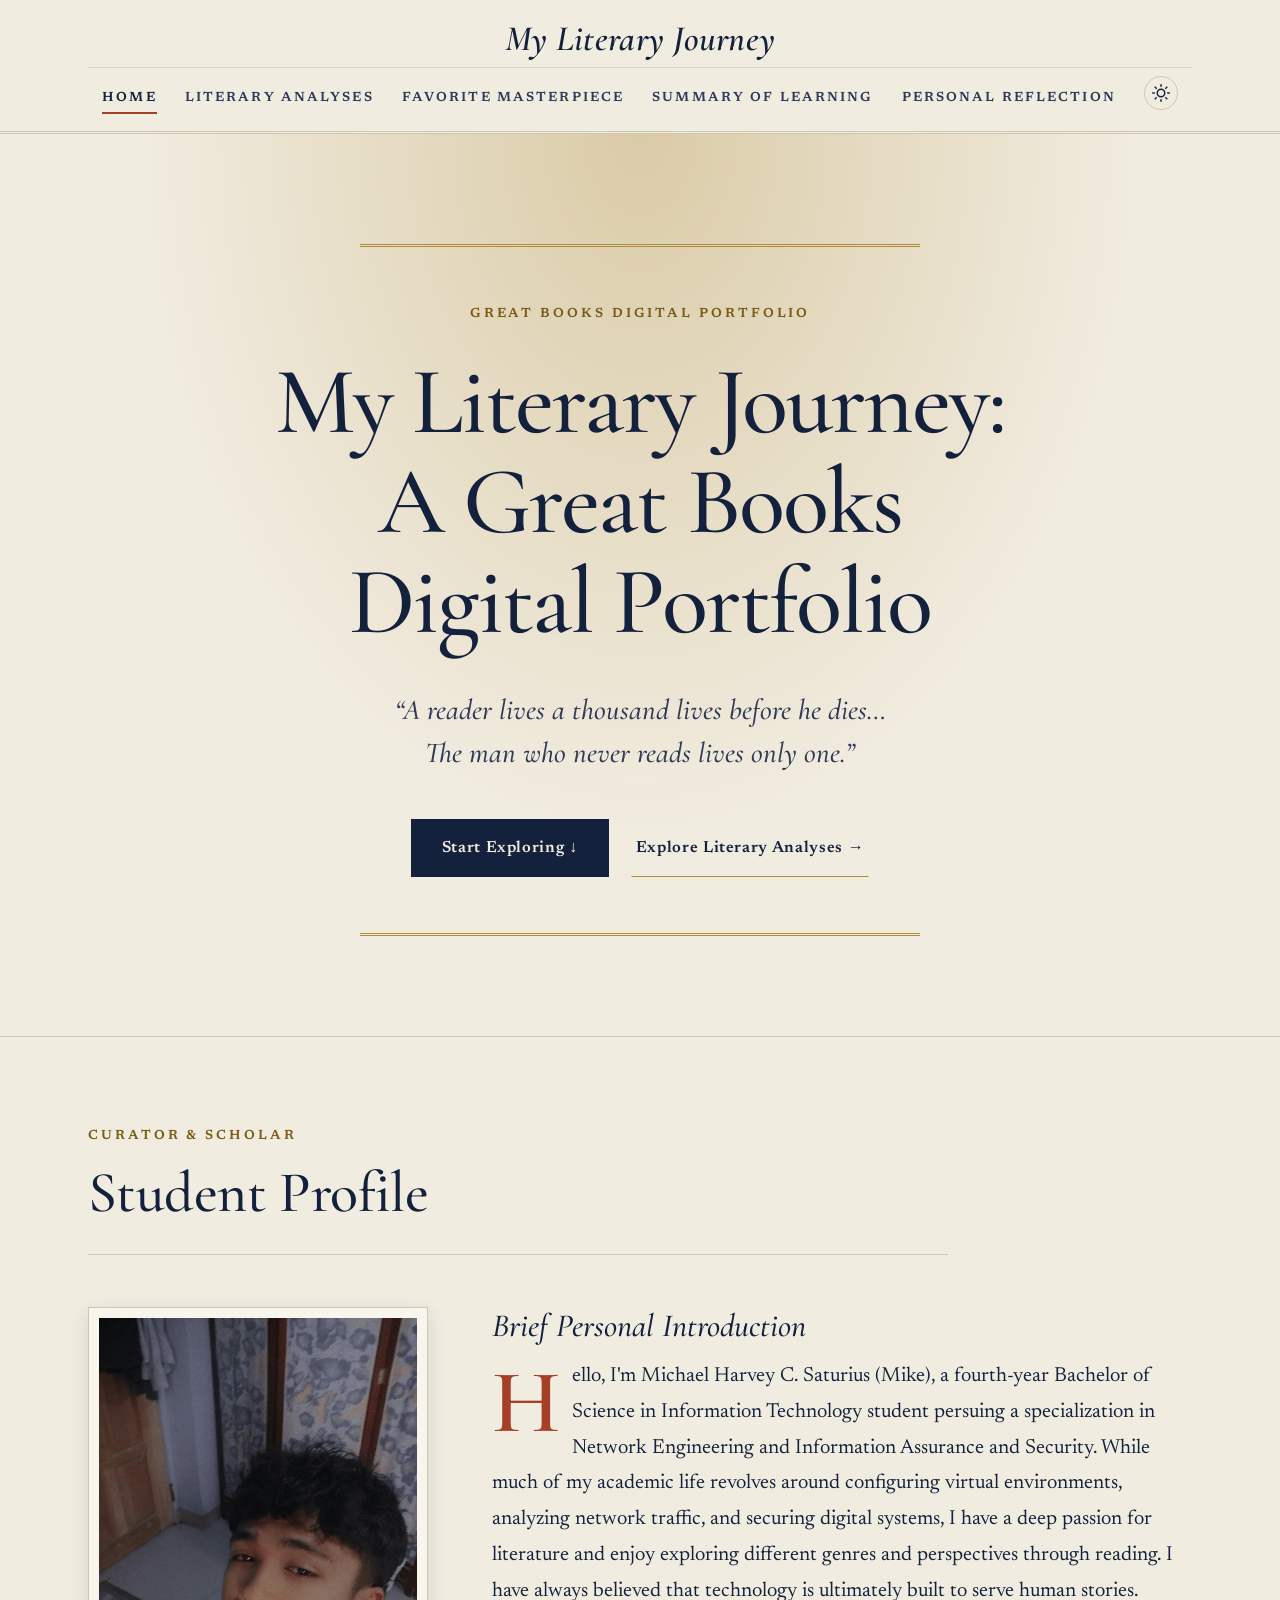
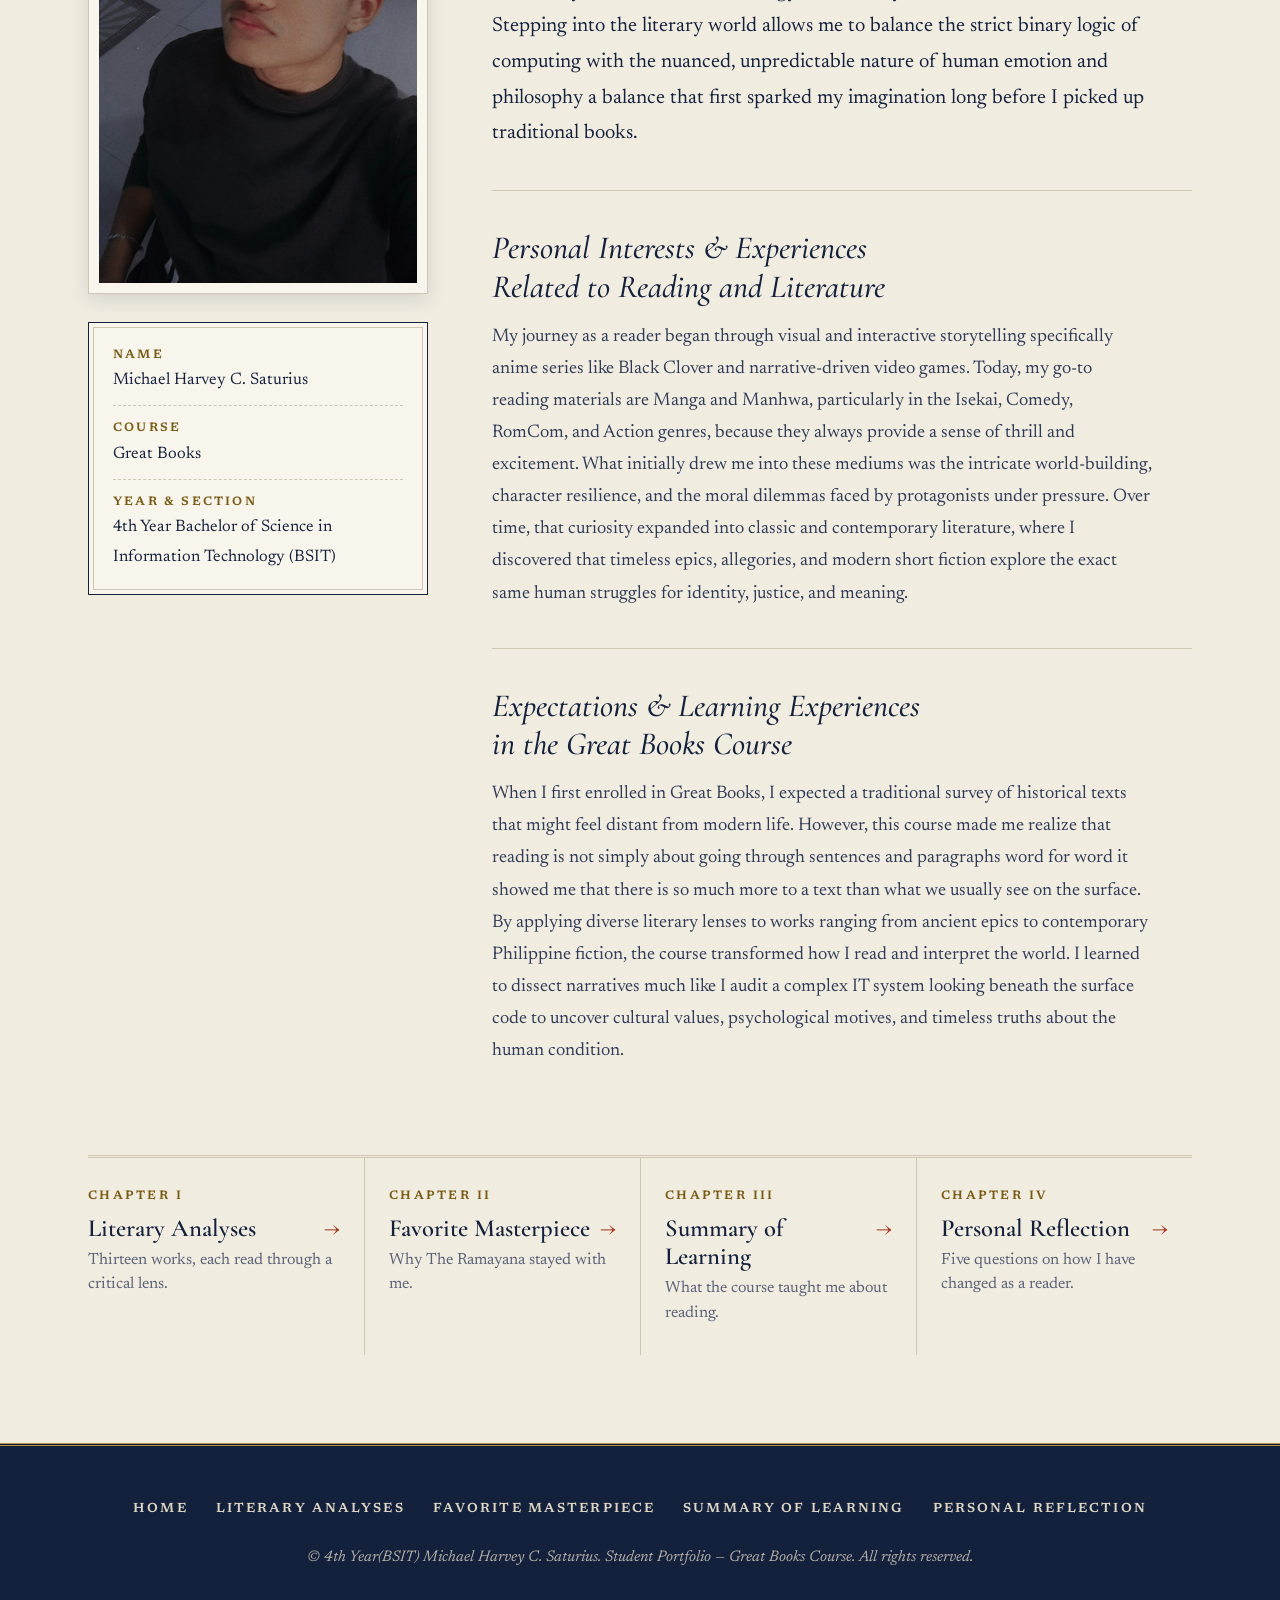
==== commit 42e1b62e: "Redesign UI with Midnight Library editorial theme New palette, Cormorant Garamond + Newsreader fonts" ====
--- a/index.html
+++ b/index.html
@@ -7,7 +7,7 @@
     <link rel="preconnect" href="https://fonts.googleapis.com">
     <link rel="preconnect" href="https://fonts.gstatic.com" crossorigin>
     <link
-        href="https://fonts.googleapis.com/css2?family=Playfair+Display:ital,wght@0,400;0,600;0,700;0,800;1,400;1,600;1,700&family=Source+Sans+3:ital,wght@0,400;0,500;0,600;0,700;1,400;1,600&display=swap"
+        href="https://fonts.googleapis.com/css2?family=Cormorant+Garamond:ital,wght@0,500;0,600;0,700;1,500;1,600&family=Newsreader:ital,opsz,wght@0,6..72,400;0,6..72,500;0,6..72,600;1,6..72,400;1,6..72,500&display=swap"
         rel="stylesheet">
     <link rel="stylesheet" href="styles.css">
 </head>
--- a/styles.css
+++ b/styles.css
@@ -1,1794 +1,391 @@
+/* Midnight Library: editorial theme. Light = bone paper + ink navy; dark = library at night. */
 :root {
-    --bg-primary: #FAF7F2;
-    --bg-secondary: #F2ECE1;
-    --bg-alt: #F2ECE1;
-    --card-bg: #FFFFFF;
-    --card-border: #E5DFD3;
-    --border-color: #DDD6C8;
-    --border-subtle: #ECE6DA;
-
-    --text-primary: #1F1D1A;
-    --text-color: #1F1D1A;
-    --text-secondary: #4A453E;
-    --text-muted: #6E685E;
-
-    --accent: #8E2D2D;
-    --accent-hover: #702121;
-    --accent-subtle: rgba(142, 45, 45, 0.08);
-    --accent-subtle-border: rgba(142, 45, 45, 0.2);
-
-    --gold: #A87B24;
-    --gold-hover: #8C6418;
-    --gold-subtle: rgba(168, 123, 36, 0.1);
-    --gold-border: rgba(168, 123, 36, 0.28);
-
-    --forest: #2C5E43;
-    --forest-subtle: rgba(44, 94, 67, 0.1);
-
-    --shadow-sm: 0 2px 8px rgba(31, 29, 26, 0.04);
-    --shadow: 0 4px 16px rgba(31, 29, 26, 0.06), 0 1px 3px rgba(31, 29, 26, 0.03);
-    --shadow-md: 0 8px 24px rgba(31, 29, 26, 0.08), 0 2px 6px rgba(31, 29, 26, 0.04);
-    --shadow-lg: 0 16px 40px rgba(31, 29, 26, 0.1), 0 4px 12px rgba(31, 29, 26, 0.05);
-    --shadow-book: -8px 0 16px rgba(0, 0, 0, 0.12), 12px 16px 32px rgba(0, 0, 0, 0.15);
-
-    --radius-sm: 6px;
-    --radius: 12px;
-    --radius-lg: 18px;
-    --radius-full: 9999px;
-
-    --transition-fast: 0.15s ease;
-    --transition: 0.3s cubic-bezier(0.2, 0, 0.1, 1);
-    --transition-slow: 0.5s cubic-bezier(0.2, 0, 0.1, 1);
-
-    --font-serif: 'Playfair Display', Georgia, 'Times New Roman', serif;
-    --font-sans: 'Source Sans 3', system-ui, -apple-system, 'Segoe UI', Roboto, sans-serif;
+    --bg: #F1ECE0;
+    --bg-2: #E9E2D2;
+    --surface: #F8F5EC;
+    --line: #CFC6B1;
+    --line-soft: #DDD5C2;
+
+    --ink: #14213D;
+    --ink-2: #2F3A57;
+    --muted: #5B6277;
+
+    --accent: #A63F27;
+    --accent-hover: #843019;
+    --accent-soft: rgba(166, 63, 39, 0.1);
+    --brass: #B08D3C;
+    --brass-text: #7A5C14;
+    --brass-soft: rgba(176, 141, 60, 0.35);
+    --sage: #5E7A66;
+
+    --footer-bg: #14213D;
+    --footer-ink: #DCD5C2;
+
+    --shadow-sm: 0 1px 2px rgba(20, 33, 61, 0.08);
+    --shadow: 0 6px 18px rgba(20, 33, 61, 0.12);
+    --shadow-lg: 0 24px 60px rgba(20, 33, 61, 0.28);
+    --shadow-book: -6px 0 0 rgba(20, 33, 61, 0.18), 10px 14px 28px rgba(20, 33, 61, 0.3);
+
+    --ease: cubic-bezier(0.2, 0.7, 0.2, 1);
+    --t-fast: 0.15s ease;
+    --t: 0.3s var(--ease);
+
+    --font-display: 'Cormorant Garamond', 'Iowan Old Style', Georgia, serif;
+    --font-body: 'Newsreader', Georgia, 'Times New Roman', serif;
+    --measure: 66ch;
 }
 
 body.dark-mode {
-    --bg-primary: #151413;
-    --bg-secondary: #1D1C1A;
-    --bg-alt: #1D1C1A;
-    --card-bg: #22201D;
-    --card-border: #35332F;
-    --border-color: #383531;
-    --border-subtle: #2C2925;
-
-    --text-primary: #F4EFE6;
-    --text-color: #F4EFE6;
-    --text-secondary: #C8C1B4;
-    --text-muted: #968F83;
-
-    --accent: #E06C6C;
-    --accent-hover: #F08585;
-    --accent-subtle: rgba(224, 108, 108, 0.12);
-    --accent-subtle-border: rgba(224, 108, 108, 0.3);
-
-    --gold: #D8A944;
-    --gold-hover: #E8BC5B;
-    --gold-subtle: rgba(216, 169, 68, 0.12);
-    --gold-border: rgba(216, 169, 68, 0.32);
-
-    --forest: #5CA37B;
-    --forest-subtle: rgba(92, 163, 123, 0.14);
-
-    --shadow-sm: 0 2px 8px rgba(0, 0, 0, 0.3);
-    --shadow: 0 6px 20px rgba(0, 0, 0, 0.45);
-    --shadow-md: 0 10px 30px rgba(0, 0, 0, 0.55);
-    --shadow-lg: 0 20px 50px rgba(0, 0, 0, 0.7);
-    --shadow-book: -8px 0 20px rgba(0, 0, 0, 0.4), 16px 20px 40px rgba(0, 0, 0, 0.6);
-}
-
-*, *::before, *::after {
-    margin: 0;
-    padding: 0;
-    box-sizing: border-box;
-}
-
-html {
-    scroll-behavior: smooth;
-    font-size: 16px;
-}
-
-@keyframes pageFadeIn {
-    from {
-        opacity: 0;
-    }
-    to {
-        opacity: 1;
-    }
-}
+    --bg: #0E1424;
+    --bg-2: #141B30;
+    --surface: #131A2E;
+    --line: #2A3350;
+    --line-soft: #1E2641;
+
+    --ink: #EDE6D3;
+    --ink-2: #CFC8B5;
+    --muted: #A3A18F;
+
+    --accent: #E48767;
+    --accent-hover: #F0A087;
+    --accent-soft: rgba(228, 135, 103, 0.14);
+    --brass: #D4B062;
+    --brass-text: #D4B062;
+    --brass-soft: rgba(212, 176, 98, 0.35);
+    --sage: #8FB19A;
+
+    --footer-bg: #0A0F1C;
+    --footer-ink: #C9C2AF;
+
+    --shadow-sm: 0 1px 2px rgba(0, 0, 0, 0.5);
+    --shadow: 0 8px 22px rgba(0, 0, 0, 0.5);
+    --shadow-lg: 0 24px 60px rgba(0, 0, 0, 0.7);
+    --shadow-book: -6px 0 0 rgba(0, 0, 0, 0.45), 10px 14px 30px rgba(0, 0, 0, 0.6);
+}
+
+*, *::before, *::after { margin: 0; padding: 0; box-sizing: border-box; }
+
+html { scroll-behavior: smooth; font-size: 17px; overflow-anchor: none; }
 
 body {
-    font-family: var(--font-sans);
-    background-color: var(--bg-primary);
-    color: var(--text-color);
+    font-family: var(--font-body);
+    background: var(--bg);
+    color: var(--ink);
     line-height: 1.75;
-    font-weight: 400;
-    transition: background-color var(--transition), color var(--transition);
     min-height: 100vh;
     display: flex;
     flex-direction: column;
-    animation: pageFadeIn 0.3s ease-out;
-}
-
-body.page-leaving {
-    opacity: 0;
-    transition: opacity 0.22s ease-in !important;
-}
-
-body:not(.theme-ready),
-body:not(.theme-ready) *,
-body:not(.theme-ready) *::before,
-body:not(.theme-ready) *::after {
-    transition: none !important;
-}
-
-::selection {
-    background-color: var(--accent);
-    color: #FFFFFF;
-}
-
-::-webkit-scrollbar {
-    width: 10px;
-}
-
-::-webkit-scrollbar-track {
-    background: var(--bg-primary);
-}
-
-::-webkit-scrollbar-thumb {
-    background: var(--border-color);
-    border-radius: var(--radius-full);
-}
-
-::-webkit-scrollbar-thumb:hover {
-    background: var(--accent);
-}
-
-h1, h2, h3, h4, blockquote {
-    font-family: var(--font-serif);
-    color: var(--text-primary);
-}
-
-h1 {
-    font-size: 2.8rem;
-    line-height: 1.2;
-    font-weight: 700;
-}
-
-h2 {
-    font-size: 2.2rem;
-    line-height: 1.25;
-    font-weight: 700;
-}
-
-h3 {
-    font-size: 1.4rem;
-    line-height: 1.35;
-    font-weight: 700;
-}
-
-h4 {
-    font-size: 1.15rem;
-    line-height: 1.4;
+    transition: background-color var(--t), color var(--t);
+    animation: fade 0.3s ease-out;
+}
+@keyframes fade { from { opacity: 0; } }
+@keyframes rise { from { opacity: 0; transform: translateY(14px); } }
+
+body.page-leaving { opacity: 0; transition: opacity 0.22s ease-in !important; }
+body:not(.theme-ready), body:not(.theme-ready) *, body:not(.theme-ready) *::before, body:not(.theme-ready) *::after { transition: none !important; }
+
+::selection { background: var(--ink); color: var(--bg); }
+::-webkit-scrollbar { width: 10px; }
+::-webkit-scrollbar-track { background: var(--bg); }
+::-webkit-scrollbar-thumb { background: var(--line); }
+::-webkit-scrollbar-thumb:hover { background: var(--accent); }
+
+h1, h2, h3, h4, blockquote { font-family: var(--font-display); color: var(--ink); font-weight: 600; text-wrap: balance; }
+h1 { font-size: 3rem; line-height: 1.05; }
+h2 { font-size: 2.4rem; line-height: 1.1; }
+h3 { font-size: 1.6rem; line-height: 1.2; }
+h4 { font-size: 1.25rem; line-height: 1.3; }
+p { margin-bottom: 1.2rem; color: var(--ink-2); text-wrap: pretty; }
+p:last-child { margin-bottom: 0; }
+a { color: var(--accent); text-decoration: none; transition: color var(--t-fast); }
+a:hover { color: var(--accent-hover); }
+em { font-style: italic; }
+
+:focus-visible { outline: 2px solid var(--accent); outline-offset: 3px; }
+
+.skip-link {
+    position: absolute; left: 16px; top: -60px; z-index: 3000;
+    background: var(--ink); color: var(--bg); padding: 10px 18px; font-weight: 600;
+    transition: top var(--t-fast);
+}
+.skip-link:focus { top: 12px; color: var(--bg); }
+
+.container { max-width: 1160px; margin: 0 auto; padding: 0 28px; width: 100%; }
+.section { padding: 88px 0; flex: 1 0 auto; position: relative; }
+.bg-alt { background: var(--bg-2); }
+
+/* ---------- Section headers ---------- */
+.section-header-block { margin-bottom: 52px; padding-bottom: 28px; border-bottom: 1px solid var(--line); max-width: 860px; }
+.chapter-kicker, .hero-badge, .spotlight-ribbon {
+    display: block;
+    font-family: var(--font-body);
+    font-size: 0.78rem;
     font-weight: 600;
-}
-
-p {
-    margin-bottom: 1.2rem;
-    color: var(--text-secondary);
-}
-
-p:last-child {
-    margin-bottom: 0;
-}
-
-a {
-    color: var(--accent);
-    text-decoration: none;
-    transition: color var(--transition-fast);
-}
-
-a:hover {
-    color: var(--accent-hover);
-}
-
-.container {
-    max-width: 1200px;
-    margin: 0 auto;
-    padding: 0 24px;
-    width: 100%;
-}
-
-.section {
-    padding: 80px 0;
-    position: relative;
-    flex: 1 0 auto;
-}
-
-.bg-alt {
-    background-color: var(--bg-secondary);
-}
-
-.section-title {
-    font-size: 2.5rem;
-    text-align: center;
+    text-transform: uppercase;
+    letter-spacing: 0.22em;
+    color: var(--brass-text);
     margin-bottom: 14px;
-    color: var(--text-primary);
-}
-
-.section-title::after {
-    content: '';
-    display: block;
-    width: 60px;
-    height: 3px;
-    background: linear-gradient(90deg, var(--gold), var(--accent));
-    margin: 14px auto 0;
-    border-radius: var(--radius-full);
-}
-
-.section-subtitle {
-    text-align: center;
-    color: var(--text-muted);
-    margin: 0 auto 48px;
-    font-size: 1.1rem;
-    max-width: 680px;
-    line-height: 1.6;
-}
-
-.chapter-kicker {
-    display: inline-block;
-    font-size: 0.8rem;
-    font-weight: 700;
-    text-transform: uppercase;
-    letter-spacing: 2px;
-    color: var(--gold);
-    background-color: var(--gold-subtle);
-    border: 1px solid var(--gold-border);
-    padding: 6px 16px;
-    border-radius: var(--radius-full);
-    margin-bottom: 16px;
-}
-
-.section-header-block {
-    text-align: center;
-    margin-bottom: 40px;
-}
-
+}
+.section-title { font-size: clamp(2.2rem, 5vw, 3.4rem); font-weight: 500; letter-spacing: -0.01em; }
+.section-subtitle { color: var(--muted); font-size: 1.15rem; font-style: italic; max-width: 56ch; margin-top: 14px; line-height: 1.55; }
+
+/* ---------- Buttons ---------- */
 .btn {
-    display: inline-flex;
-    align-items: center;
-    justify-content: center;
-    gap: 8px;
-    padding: 13px 28px;
-    border-radius: var(--radius-full);
-    font-weight: 600;
-    font-size: 0.98rem;
-    transition: all var(--transition);
-    cursor: pointer;
-    border: 1px solid transparent;
-    font-family: inherit;
-    text-decoration: none;
-}
-
-.btn-primary {
-    background-color: var(--accent);
-    color: #FFFFFF;
-    box-shadow: 0 4px 14px rgba(142, 45, 45, 0.25);
-}
-
-.btn-primary:hover {
-    background-color: var(--accent-hover);
-    color: #FFFFFF;
-    transform: translateY(-2px);
-    box-shadow: 0 6px 20px rgba(142, 45, 45, 0.35);
-}
-
-.btn-outline {
-    background-color: transparent;
-    color: var(--text-primary);
-    border-color: var(--border-color);
-}
-
-.btn-outline:hover {
-    border-color: var(--accent);
-    color: var(--accent);
-    background-color: var(--accent-subtle);
-}
-
-.navbar {
-    position: sticky;
-    top: 0;
-    z-index: 1000;
-    background-color: rgba(250, 247, 242, 0.94);
-    backdrop-filter: blur(12px);
-    border-bottom: 1px solid var(--border-color);
-}
-
-body.dark-mode .navbar {
-    background-color: rgba(21, 20, 19, 0.94);
-}
-
-.nav-container {
-    max-width: 1200px;
-    margin: 0 auto;
-    padding: 0 24px;
-    display: flex;
-    justify-content: space-between;
-    align-items: center;
-    height: 72px;
-}
-
-.logo {
-    font-family: var(--font-serif);
-    font-size: 1.45rem;
-    font-weight: 700;
-    color: var(--text-primary);
-    display: inline-flex;
-    align-items: center;
-    gap: 10px;
-}
-
-.logo-icon {
-    display: inline-flex;
-    align-items: center;
-    justify-content: center;
-    width: 32px;
-    height: 32px;
-    border-radius: 8px;
-    background: linear-gradient(135deg, var(--accent), var(--gold));
-    color: #FFFFFF;
-    font-size: 1rem;
-}
-
-.logo:hover {
-    color: var(--accent);
-}
-
-.nav-links {
-    display: flex;
-    list-style: none;
-    gap: 8px;
-    align-items: center;
-}
-
-.nav-links li a {
-    color: var(--text-secondary);
-    font-weight: 600;
-    font-size: 0.92rem;
-    padding: 8px 14px;
-    border-radius: var(--radius-full);
-    transition: all var(--transition-fast);
-}
-
-.nav-links li a:hover {
-    color: var(--accent);
-    background-color: var(--accent-subtle);
-}
-
-.nav-links li a.active {
-    color: var(--accent);
-    background-color: var(--accent-subtle);
-    font-weight: 700;
-}
-
-.theme-toggle {
-    background: var(--bg-secondary);
-    border: 1px solid var(--border-color);
-    color: var(--text-primary);
-    width: 38px;
-    height: 38px;
-    border-radius: 50%;
-    display: inline-flex;
-    align-items: center;
-    justify-content: center;
-    cursor: pointer;
-    transition: all var(--transition);
-    margin-left: 6px;
-    position: relative;
-    overflow: hidden;
-}
-
-.theme-toggle:hover {
-    border-color: var(--gold);
-    color: var(--gold);
-}
-
-.theme-icon {
-    position: absolute;
-    width: 20px;
-    height: 20px;
-    display: block;
-    pointer-events: none;
-    transition: transform 0.4s cubic-bezier(0.4, 0, 0.2, 1), opacity 0.3s ease;
-}
-
-.sun-icon {
-    opacity: 1;
-    transform: rotate(0deg) scale(1);
-}
-
-.moon-icon {
-    opacity: 0;
-    transform: rotate(90deg) scale(0.5);
-}
-
-body.dark-mode .sun-icon {
-    opacity: 0;
-    transform: rotate(-90deg) scale(0.5);
-}
-
-body.dark-mode .moon-icon {
-    opacity: 1;
-    transform: rotate(0deg) scale(1);
-}
-
-.nav-toggle {
-    display: none;
-    flex-direction: column;
-    justify-content: center;
-    gap: 5px;
-    background: var(--bg-secondary);
-    border: 1px solid var(--border-color);
-    border-radius: 8px;
-    width: 40px;
-    height: 40px;
-    cursor: pointer;
-    padding: 8px;
-}
-
-.hamburger-line {
-    display: block;
-    width: 100%;
-    height: 2px;
-    background-color: var(--text-primary);
-    border-radius: 2px;
-    transition: all var(--transition);
-}
-
-.hero {
-    padding: 100px 24px 90px;
-    text-align: center;
-    background: radial-gradient(circle at 50% 20%, var(--bg-secondary) 0%, var(--bg-primary) 75%);
-    border-bottom: 1px solid var(--border-color);
-}
-
-.hero-content {
-    max-width: 860px;
-    margin: 0 auto;
-}
-
-.hero-badge {
-    display: inline-block;
-    font-size: 0.8rem;
-    font-weight: 700;
-    text-transform: uppercase;
-    letter-spacing: 2px;
-    color: var(--accent);
-    background-color: var(--accent-subtle);
-    border: 1px solid var(--accent-subtle-border);
-    padding: 6px 18px;
-    border-radius: var(--radius-full);
-    margin-bottom: 24px;
-}
-
-.hero h1 {
-    font-size: 3rem;
-    margin-bottom: 24px;
-    color: var(--text-primary);
-}
-
-.hero-quote {
-    font-family: var(--font-serif);
-    font-style: italic;
-    font-size: 1.35rem;
-    color: var(--text-secondary);
-    margin: 0 auto 36px;
-    max-width: 720px;
-    line-height: 1.6;
-    background: var(--card-bg);
-    padding: 24px 28px;
-    border-radius: var(--radius);
-    box-shadow: var(--shadow);
-    border: 1px solid var(--border-subtle);
-    border-left: 4px solid var(--gold);
-    text-align: left;
-}
-
-.hero-actions {
-    display: flex;
-    gap: 16px;
-    justify-content: center;
-    align-items: center;
-    flex-wrap: wrap;
-}
-
-.profile-grid {
-    display: grid;
-    grid-template-columns: 360px 1fr;
-    gap: 50px;
-    align-items: start;
-}
-
-.photo-frame {
-    border-radius: var(--radius-lg);
-    overflow: hidden;
-    margin-bottom: 24px;
-    box-shadow: var(--shadow-md);
-    border: 3px solid var(--card-border);
-    background-color: var(--bg-secondary);
-    max-width: 100%;
-}
-
-.profile-photo {
-    width: 100%;
-    height: auto;
-    display: block;
-    object-fit: cover;
-}
-
-.metadata-card {
-    background-color: var(--card-bg);
-    border: 1px solid var(--card-border);
-    border-radius: var(--radius);
-    padding: 24px;
-    box-shadow: var(--shadow);
-    border-top: 3px solid var(--accent);
-}
-
-.metadata-card p {
-    margin-bottom: 12px;
-    color: var(--text-secondary);
-    font-size: 0.95rem;
-    display: flex;
-    flex-direction: column;
-    gap: 2px;
-    border-bottom: 1px dashed var(--border-subtle);
-    padding-bottom: 8px;
-}
-
-.metadata-card p:last-child {
-    margin-bottom: 0;
-    border-bottom: none;
-    padding-bottom: 0;
-}
-
-.metadata-card strong {
-    color: var(--text-primary);
-    font-size: 0.8rem;
-    text-transform: uppercase;
-    letter-spacing: 1px;
-}
-
-.profile-right {
-    display: flex;
-    flex-direction: column;
-    gap: 24px;
-}
-
-.profile-subsection {
-    background-color: var(--card-bg);
-    border: 1px solid var(--card-border);
-    border-radius: var(--radius);
-    padding: 30px 32px;
-    box-shadow: var(--shadow);
-}
-
-.profile-subsection h3 {
-    font-size: 1.3rem;
-    margin-bottom: 12px;
-    color: var(--text-primary);
-}
-
-.profile-subsection p {
-    color: var(--text-secondary);
-    font-size: 1rem;
-    line-height: 1.75;
-}
-
-.profile-nav-cards {
-    display: grid;
-    grid-template-columns: repeat(auto-fit, minmax(220px, 1fr));
-    gap: 16px;
-    margin-top: 40px;
-}
-
-.nav-card-link {
-    background-color: var(--card-bg);
-    border: 1px solid var(--card-border);
-    border-radius: var(--radius);
-    padding: 18px 20px;
-    display: flex;
-    flex-direction: column;
-    gap: 6px;
-    box-shadow: var(--shadow-sm);
-    transition: all var(--transition);
-}
-
-.nav-card-link:hover {
-    transform: translateY(-3px);
-    border-color: var(--accent);
-    box-shadow: var(--shadow);
-}
-
-.nav-card-label {
-    font-size: 0.75rem;
-    text-transform: uppercase;
-    letter-spacing: 1.5px;
-    font-weight: 700;
-    color: var(--gold);
-}
-
-.nav-card-title {
-    font-family: var(--font-serif);
-    font-weight: 700;
-    color: var(--text-primary);
-    font-size: 1.05rem;
-    display: flex;
-    justify-content: space-between;
-}
-
-.analyses-toolbar {
-    margin-bottom: 36px;
-    display: flex;
-    flex-direction: column;
-    gap: 18px;
-}
-
-.filter-pills {
-    display: flex;
-    flex-wrap: wrap;
-    gap: 8px;
-    justify-content: center;
-}
-
-.filter-btn {
-    background-color: var(--card-bg);
-    border: 1px solid var(--border-color);
-    color: var(--text-secondary);
-    padding: 7px 16px;
-    border-radius: var(--radius-full);
-    font-size: 0.85rem;
-    font-weight: 600;
-    cursor: pointer;
-    transition: all var(--transition-fast);
-    font-family: inherit;
-}
-
-.filter-btn:hover {
-    border-color: var(--accent);
-    color: var(--accent);
-}
-
-.filter-btn.active {
-    background-color: var(--accent);
-    border-color: var(--accent);
-    color: #FFFFFF;
-}
-
-.analyses-counter {
-    text-align: center;
-    font-size: 0.88rem;
-    color: var(--text-muted);
-}
-
-.analyses-grid {
-    display: grid;
-    grid-template-columns: repeat(3, minmax(0, 1fr));
-    gap: 30px;
-}
-
-.analyses-empty {
-    grid-column: 1 / -1;
-    text-align: center;
-    padding: 60px 20px;
-    background: var(--card-bg);
-    border-radius: var(--radius);
-    border: 1px dashed var(--border-color);
-}
-
-.analyses-empty-title {
-    font-family: var(--font-serif);
-    font-size: 1.3rem;
-    color: var(--text-primary);
-    margin-bottom: 8px;
-}
-
-.analysis-card {
-    background-color: var(--card-bg);
-    border: 1px solid var(--card-border);
-    border-radius: var(--radius);
-    padding: 24px;
-    display: flex;
-    flex-direction: column;
-    box-shadow: var(--shadow);
-    transition: transform var(--transition), box-shadow var(--transition);
-}
-
-.analysis-card:hover {
-    transform: translateY(-5px);
-    box-shadow: var(--shadow-md);
-}
-
-.analysis-card .card-image {
-    width: 100%;
-    height: 220px;
-    background-color: var(--bg-secondary);
-    border-radius: var(--radius-sm);
-    overflow: hidden;
-    margin-bottom: 16px;
-    display: flex;
-    align-items: center;
-    justify-content: center;
-}
-
-.analysis-card .card-image img {
-    width: 100%;
-    height: 100%;
-    object-fit: cover;
-    display: block;
-}
-
-.lens-badge {
-    display: inline-block;
-    padding: 4px 12px;
-    border-radius: var(--radius-full);
-    font-size: 0.72rem;
-    font-weight: 700;
-    text-transform: uppercase;
-    letter-spacing: 0.5px;
-    margin-bottom: 10px;
-    background-color: var(--accent-subtle);
-    color: var(--accent);
-    border: 1px solid var(--accent-subtle-border);
-    align-self: flex-start;
-}
-
-.analysis-card h3 {
-    font-size: 1.25rem;
-    margin-bottom: 6px;
-    color: var(--text-primary);
-}
-
-.analysis-card .author {
-    font-style: italic;
-    font-size: 0.9rem;
-    color: var(--gold);
-    margin-bottom: 12px;
-}
-
-.analysis-card p {
-    font-size: 0.92rem;
-    color: var(--text-secondary);
-    margin-bottom: 20px;
-    flex-grow: 1;
-    line-height: 1.6;
-}
-
-.read-btn {
-    margin-top: auto;
-    background-color: transparent;
-    color: var(--accent);
-    border: 1px solid var(--accent);
-    padding: 9px 18px;
-    border-radius: var(--radius-full);
-    font-size: 0.86rem;
-    font-weight: 600;
-    cursor: pointer;
-    transition: all var(--transition-fast);
-    font-family: inherit;
-    display: inline-flex;
-    align-items: center;
-    justify-content: center;
-    gap: 6px;
-    width: 100%;
-}
-
-.read-btn:hover {
-    background-color: var(--accent);
-    color: #FFFFFF;
-}
-
-.modal {
-    position: fixed;
-    top: 0;
-    left: 0;
-    width: 100%;
-    height: 100%;
-    z-index: 2000;
-    display: flex;
-    align-items: center;
-    justify-content: center;
-    padding: 30px 20px;
-    opacity: 0;
-    visibility: hidden;
-    pointer-events: none;
-    transition: opacity 0.35s ease, visibility 0.35s ease;
-}
-
-.modal.visible {
-    opacity: 1;
-    visibility: visible;
-    pointer-events: auto;
-}
-
-.modal-backdrop {
-    position: fixed;
-    top: 0;
-    left: 0;
-    width: 100%;
-    height: 100%;
-    background-color: rgba(0, 0, 0, 0.65);
-    backdrop-filter: blur(6px);
-    z-index: 2001;
-    opacity: 0;
-    transition: opacity 0.35s ease;
-}
-
-.modal.visible .modal-backdrop {
-    opacity: 1;
-}
-
-.modal-content {
-    position: relative;
-    z-index: 2002;
-    background-color: var(--card-bg);
-    border: 1px solid var(--card-border);
-    border-radius: var(--radius-lg);
-    max-width: 840px;
-    width: 100%;
-    max-height: 90vh;
-    display: flex;
-    flex-direction: column;
-    overflow: hidden;
-    box-shadow: var(--shadow-lg);
-    opacity: 0;
-    transform: translateY(-50px);
-    transition: transform 0.4s cubic-bezier(0.16, 1, 0.3, 1), opacity 0.4s ease;
-}
-
-.modal.visible .modal-content {
-    opacity: 1;
-    transform: translateY(0);
-}
-
-.modal-bg-cover {
-    position: absolute;
-    top: 0;
-    left: 0;
-    right: 0;
-    bottom: 0;
-    background-size: cover;
-    background-position: center top;
-    background-repeat: no-repeat;
-    opacity: 0.22;
-    pointer-events: none;
-    z-index: 0;
-    filter: blur(0.5px);
-    transform: scale(1.02);
-    -webkit-mask-image: linear-gradient(to bottom, rgba(0, 0, 0, 1) 0%, rgba(0, 0, 0, 0.85) 15%, rgba(0, 0, 0, 0.4) 35%, rgba(0, 0, 0, 0.1) 50%, transparent 65%, transparent 100%);
-    mask-image: linear-gradient(to bottom, rgba(0, 0, 0, 1) 0%, rgba(0, 0, 0, 0.85) 15%, rgba(0, 0, 0, 0.4) 35%, rgba(0, 0, 0, 0.1) 50%, transparent 65%, transparent 100%);
-    transition: background-image 0.4s ease, opacity 0.4s ease;
-}
-
-body.dark-mode .modal-bg-cover {
-    opacity: 0.26;
-    -webkit-mask-image: linear-gradient(to bottom, rgba(0, 0, 0, 1) 0%, rgba(0, 0, 0, 0.85) 15%, rgba(0, 0, 0, 0.4) 35%, rgba(0, 0, 0, 0.1) 50%, transparent 65%, transparent 100%);
-    mask-image: linear-gradient(to bottom, rgba(0, 0, 0, 1) 0%, rgba(0, 0, 0, 0.85) 15%, rgba(0, 0, 0, 0.4) 35%, rgba(0, 0, 0, 0.1) 50%, transparent 65%, transparent 100%);
-}
-
-.modal-close {
-    position: absolute;
-    top: 16px;
-    right: 16px;
-    width: 40px;
-    height: 40px;
-    border-radius: 50%;
-    border: 1px solid var(--border-color);
-    background-color: var(--card-bg);
-    color: var(--text-primary);
-    font-size: 1.4rem;
-    display: flex;
-    align-items: center;
-    justify-content: center;
-    cursor: pointer;
-    transition: all var(--transition-fast);
-    z-index: 10;
-}
-
-.modal-close:hover {
-    background-color: var(--accent);
-    color: #FFFFFF;
-    border-color: var(--accent);
-}
-
-.modal-body {
-    position: relative;
-    z-index: 1;
-    padding: 40px 48px 30px;
-    overflow-y: auto;
-    max-height: calc(90vh - 70px);
-}
-
-.modal-header {
-    position: relative;
-    z-index: 1;
-    margin-bottom: 26px;
-    padding-bottom: 20px;
-    border-bottom: 1px solid var(--border-subtle);
-    padding-right: 40px;
-}
-
-.modal-header h2 {
-    font-size: 2.2rem;
-    margin-bottom: 6px;
-    color: var(--text-primary);
-}
-
-.modal-author {
-    font-family: var(--font-serif);
-    font-style: italic;
-    font-size: 1.1rem;
-    color: var(--gold);
-    margin-bottom: 12px;
-}
-
-.modal-lens {
-    display: inline-block;
-    padding: 4px 12px;
-    border-radius: var(--radius-full);
-    font-size: 0.74rem;
-    font-weight: 700;
-    text-transform: uppercase;
-    letter-spacing: 0.8px;
-    background-color: var(--accent-subtle);
-    color: var(--accent);
-    border: 1px solid var(--accent-subtle-border);
-}
-
-.modal-text {
-    max-width: 68ch;
-    font-size: 1.05rem;
-    color: var(--text-primary);
-    line-height: 1.85;
-}
-
-.modal-text p {
-    margin-bottom: 20px;
-}
-
-.modal-footer {
-    display: flex;
-    justify-content: space-between;
-    align-items: center;
-    padding: 14px 48px;
-    border-top: 1px solid var(--border-subtle);
-    background-color: var(--bg-secondary);
-}
-
-.modal-nav-btn {
-    background: transparent;
-    border: 1px solid var(--border-color);
-    color: var(--text-primary);
-    padding: 8px 16px;
-    border-radius: var(--radius-full);
-    font-size: 0.85rem;
-    font-weight: 600;
-    cursor: pointer;
-    transition: all var(--transition-fast);
-    font-family: inherit;
-}
-
-.modal-nav-btn:hover:not(:disabled) {
-    background-color: var(--card-bg);
-    border-color: var(--accent);
-    color: var(--accent);
-}
-
-.modal-nav-btn:disabled {
-    opacity: 0.35;
-    cursor: not-allowed;
-}
-
-.spotlight {
-    background-color: var(--card-bg);
-    border: 1px solid var(--card-border);
-    border-radius: var(--radius-lg);
-    padding: 44px;
-    margin-top: 20px;
-    box-shadow: var(--shadow-md);
-    border-top: 4px solid var(--accent);
-}
-
-.spotlight-header {
-    text-align: center;
-    margin-bottom: 36px;
-    padding-bottom: 24px;
-    border-bottom: 1px solid var(--border-subtle);
-}
-
-.spotlight-ribbon {
-    display: inline-block;
-    font-size: 0.78rem;
-    font-weight: 700;
-    text-transform: uppercase;
-    letter-spacing: 2px;
-    color: var(--gold);
-    background-color: var(--gold-subtle);
-    border: 1px solid var(--gold-border);
-    padding: 5px 16px;
-    border-radius: var(--radius-full);
-    margin-bottom: 14px;
-}
-
-.spotlight-header h3 {
-    font-size: 2.5rem;
-    margin-bottom: 6px;
-    color: var(--text-primary);
-}
-
-.spotlight-author {
-    font-family: var(--font-serif);
-    font-style: italic;
-    color: var(--gold);
-    font-size: 1.2rem;
-}
-
-.spotlight-content {
-    display: grid;
-    grid-template-columns: 380px 1fr;
-    gap: 40px;
-    margin-bottom: 40px;
-    align-items: center;
-}
-
-.spotlight-image {
-    border-radius: var(--radius);
-    overflow: hidden;
-    box-shadow: var(--shadow-book);
-    border: 2px solid var(--card-border);
-}
-
-.spotlight-photo {
-    width: 100%;
-    height: auto;
-    display: block;
-}
-
-.spotlight-text {
-    background-color: var(--bg-secondary);
-    border-radius: var(--radius);
-    padding: 32px;
-    border: 1px solid var(--border-subtle);
-}
-
-.spotlight-text h4 {
-    font-size: 1.3rem;
-    margin-bottom: 12px;
-    color: var(--text-primary);
-}
-
-.spotlight-text p {
-    color: var(--text-secondary);
-    font-size: 1.02rem;
-    line-height: 1.8;
-}
-
-.highlights {
-    display: grid;
-    grid-template-columns: repeat(3, 1fr);
-    gap: 24px;
-}
-
-.highlight-block {
-    background-color: var(--bg-secondary);
-    border: 1px solid var(--border-color);
-    border-radius: var(--radius);
-    padding: 28px 24px;
-    box-shadow: var(--shadow-sm);
-    border-top: 3px solid var(--accent);
-}
-
-.highlight-block h4 {
-    font-size: 1.02rem;
-    margin-bottom: 12px;
-    color: var(--text-primary);
-    font-weight: 700;
-}
-
-.highlight-block p {
-    color: var(--text-secondary);
-    font-size: 0.95rem;
-    line-height: 1.7;
-}
-
-.feature-grid {
-    display: grid;
-    grid-template-columns: repeat(2, 1fr);
-    gap: 28px;
-}
-
-.feature-card {
-    background-color: var(--card-bg);
-    border: 1px solid var(--card-border);
-    border-radius: var(--radius);
-    padding: 34px 32px;
-    box-shadow: var(--shadow);
-    display: flex;
-    flex-direction: column;
-    border-top: 3px solid var(--accent);
-}
-
-.feature-number {
-    display: inline-flex;
-    align-items: center;
-    justify-content: center;
-    width: 44px;
-    height: 44px;
-    background: linear-gradient(135deg, var(--accent), var(--gold));
-    color: #FFFFFF;
-    font-size: 1.25rem;
-    font-weight: 700;
-    border-radius: 50%;
-    margin-bottom: 18px;
-    font-family: var(--font-serif);
-}
-
-.feature-card h3 {
-    font-size: 1.35rem;
-    margin-bottom: 12px;
-    color: var(--text-primary);
-}
-
-.feature-card p {
-    color: var(--text-secondary);
-    font-size: 1rem;
-    line-height: 1.75;
-}
-
-.reflection-grid {
-    display: grid;
-    gap: 28px;
-    max-width: 960px;
-    margin: 0 auto;
-}
-
-.reflection-block {
-    background-color: var(--card-bg);
-    border: 1px solid var(--card-border);
-    border-left: 5px solid var(--accent);
-    border-radius: var(--radius);
-    padding: 34px 36px;
-    box-shadow: var(--shadow);
-}
-
-.reflection-number {
-    display: inline-flex;
-    align-items: center;
-    justify-content: center;
-    width: 34px;
-    height: 34px;
-    background-color: var(--accent-subtle);
-    color: var(--accent);
-    font-weight: 700;
-    border-radius: 50%;
-    margin-bottom: 14px;
-    font-size: 0.9rem;
-    border: 1px solid var(--accent-subtle-border);
-}
-
-.reflection-question {
-    font-family: var(--font-serif);
-    font-size: 1.28rem;
-    margin-bottom: 16px;
-    color: var(--text-primary);
-    line-height: 1.4;
-}
-
-.reflection-answer {
-    color: var(--text-secondary);
-    font-size: 1.02rem;
-    line-height: 1.8;
-    background-color: var(--bg-secondary);
-    padding: 20px 24px;
-    border-radius: var(--radius-sm);
-    border-left: 3px solid var(--gold);
-}
-
-.footer {
-    background-color: var(--card-bg);
-    border-top: 1px solid var(--border-color);
-    padding: 44px 0 32px;
-    margin-top: auto;
-}
-
-.footer-content {
-    display: flex;
-    flex-direction: column;
-    gap: 20px;
-    align-items: center;
-    text-align: center;
-}
-
-.footer-nav {
-    display: flex;
-    flex-wrap: wrap;
-    gap: 18px;
-    justify-content: center;
-    list-style: none;
-}
-
-.footer-nav a {
-    color: var(--text-muted);
-    font-size: 0.9rem;
-    font-weight: 600;
-}
-
-.footer-nav a:hover {
-    color: var(--accent);
-}
-
-.footer-attribution p {
-    color: var(--text-muted);
-    font-size: 0.9rem;
-}
-
-.back-to-top {
-    position: fixed;
-    bottom: 26px;
-    right: 26px;
-    width: 44px;
-    height: 44px;
-    border-radius: 50%;
-    background-color: var(--card-bg);
-    border: 1px solid var(--border-color);
-    color: var(--text-primary);
-    display: flex;
-    align-items: center;
-    justify-content: center;
-    font-size: 1.2rem;
-    cursor: pointer;
-    box-shadow: var(--shadow-md);
-    transition: all var(--transition);
-    opacity: 0;
-    pointer-events: none;
-    z-index: 999;
-}
-
-.back-to-top.visible {
-    opacity: 1;
-    pointer-events: auto;
-}
-
-.back-to-top:hover {
-    background-color: var(--accent);
-    color: #FFFFFF;
-    border-color: var(--accent);
-}
-
-@media (max-width: 1024px) {
-    .profile-grid {
-        grid-template-columns: 320px 1fr;
-        gap: 36px;
-    }
-
-    .spotlight-content {
-        grid-template-columns: 320px 1fr;
-        gap: 32px;
-    }
-
-    .analyses-grid {
-        grid-template-columns: repeat(2, 1fr);
-        gap: 24px;
-    }
-}
-
-@media (max-width: 860px) {
-    .profile-grid {
-        grid-template-columns: 1fr;
-        gap: 32px;
-    }
-
-    .photo-frame {
-        max-width: 400px;
-        margin: 0 auto 20px;
-    }
-
-    .metadata-card {
-        max-width: 400px;
-        margin: 0 auto;
-    }
-
-    .spotlight-content {
-        grid-template-columns: 1fr;
-    }
-
-    .spotlight-image {
-        max-width: 420px;
-        margin: 0 auto;
-    }
-
-    .highlights {
-        grid-template-columns: 1fr;
-    }
-
-    .feature-grid {
-        grid-template-columns: 1fr;
-    }
-}
-
-@media (max-width: 768px) {
-    .section {
-        padding: 60px 0;
-    }
-
-    .nav-toggle {
-        display: flex;
-    }
-
-    .nav-links {
-        position: fixed;
-        top: 72px;
-        left: 0;
-        width: 100%;
-        background-color: var(--bg-primary);
-        flex-direction: column;
-        align-items: center;
-        padding: 24px 20px;
-        gap: 12px;
-        display: none;
-        box-shadow: var(--shadow-md);
-        border-bottom: 1px solid var(--border-color);
-    }
-
-    .nav-links.active {
-        display: flex;
-    }
-
-    .nav-links li {
-        width: 100%;
-        text-align: center;
-    }
-
-    .nav-links li a {
-        display: block;
-        padding: 10px 0;
-    }
-
-    .hero h1 {
-        font-size: 2.2rem;
-    }
-
-    .spotlight {
-        padding: 26px 20px;
-    }
-
-    .modal-body {
-        padding: 28px 20px;
-    }
-
-    .modal-footer {
-        padding: 12px 20px;
-    }
-}
-
-@media (max-width: 580px) {
-    .analyses-grid {
-        grid-template-columns: 1fr;
-    }
-}
-
-/* Accessibility polish */
-:focus-visible {
-    outline: 2px solid var(--accent);
-    outline-offset: 3px;
-}
-
-.analysis-card:focus-within {
-    box-shadow: var(--shadow-md);
-}
-
-@media (prefers-reduced-motion: reduce) {
-    html {
-        scroll-behavior: auto;
-    }
-
-    *, *::before, *::after {
-        animation-duration: 0.01ms !important;
-        transition-duration: 0.01ms !important;
-    }
-
-    .analysis-card:hover {
-        transform: none;
-    }
-}
-
-/* UI polish (theme-preserving) */
-h1, h2, h3 { text-wrap: balance; }
-p { text-wrap: pretty; }
-
-.hero {
-    background:
-        radial-gradient(circle at 15% 10%, var(--gold-subtle) 0%, transparent 45%),
-        radial-gradient(circle at 85% 0%, var(--accent-subtle) 0%, transparent 40%),
-        radial-gradient(circle at 50% 20%, var(--bg-secondary) 0%, var(--bg-primary) 75%);
-}
-
-.chapter-kicker::after {
-    content: ' \2766';
-    letter-spacing: 0;
-}
-
-.nav-links li a { position: relative; }
-.nav-links li a::after {
-    content: '';
-    position: absolute;
-    left: 14px;
-    right: 14px;
-    bottom: 3px;
-    height: 2px;
-    background: var(--gold);
-    border-radius: var(--radius-full);
-    transform: scaleX(0);
-    transition: transform var(--transition);
-}
-.nav-links li a:hover::after,
-.nav-links li a.active::after { transform: scaleX(1); }
-
-.analysis-card,
-.nav-card-link { position: relative; overflow: hidden; }
-.analysis-card::before,
-.nav-card-link::before {
-    content: '';
-    position: absolute;
-    top: 0;
-    left: 0;
-    right: 0;
-    height: 3px;
-    background: linear-gradient(90deg, var(--gold), var(--accent));
-    transform: scaleX(0);
-    transform-origin: left;
-    transition: transform var(--transition);
-}
-.analysis-card:hover::before,
-.analysis-card:focus-within::before,
-.nav-card-link:hover::before { transform: scaleX(1); }
-
-.analysis-card .card-image img { transition: transform var(--transition-slow); }
-.analysis-card:hover .card-image img { transform: scale(1.05); }
-
-.read-btn span:last-child { transition: transform var(--transition-fast); }
-.read-btn:hover span:last-child { transform: translateX(4px); }
-
-.btn:active,
-.read-btn:active,
-.filter-btn:active { transform: translateY(0) scale(0.98); }
-
-@media (max-width: 580px) {
-    .hero { padding: 70px 20px 60px; }
-    .hero h1 { font-size: 2.1rem; }
-    .hero-quote { font-size: 1.15rem; padding: 20px; }
-    .filter-btn, .modal-nav-btn { min-height: 44px; }
-}
-
-@media (prefers-reduced-motion: reduce) {
-    .analysis-card:hover .card-image img,
-    .read-btn:hover span:last-child { transform: none; }
-}
-
-/* ---- Bookish UI pass ---- */
-
-/* Fluid type */
-.hero h1 { font-size: clamp(2.2rem, 5.5vw, 3.8rem); letter-spacing: -0.015em; }
-.section-title { font-size: clamp(1.9rem, 4vw, 2.5rem); }
-
-/* Hero quote: a pull-quote on the page, not a card */
-.hero-quote {
-    position: relative;
-    background: none;
-    border: none;
-    box-shadow: none;
-    text-align: center;
-    padding: 44px 12px 0;
-    font-size: clamp(1.15rem, 2.4vw, 1.5rem);
-}
-.hero-quote::before {
-    content: '\201C';
-    position: absolute;
-    top: -14px;
-    left: 50%;
-    transform: translateX(-50%);
-    font-size: 5rem;
-    line-height: 1;
-    color: var(--gold);
-    opacity: 0.7;
-}
-
-/* Cards read as book pages: tighter corners, one rounded exception (pills) */
-.analysis-card,
-.profile-subsection,
-.feature-card,
-.reflection-block,
-.metadata-card,
-.nav-card-link { border-radius: 4px; }
-.analysis-card .card-image { border-radius: 2px; }
-
-/* Covers look bound: spine shade on the left edge */
-.analysis-card .card-image {
-    position: relative;
-    box-shadow: var(--shadow-md);
-}
-.analysis-card .card-image::after {
-    content: '';
-    position: absolute;
-    inset: 0;
-    pointer-events: none;
-    background: linear-gradient(90deg, rgba(0,0,0,0.28) 0, rgba(255,255,255,0.12) 3%, transparent 8%);
-}
-
-/* Card title: tell the card apart by its author, not extra chrome */
-.analysis-card h3 { font-size: 1.3rem; }
-
-/* Reader modal: made for reading */
-.modal-content { border-radius: 6px; }
-.modal-text {
-    font-family: Georgia, 'Times New Roman', serif;
-    font-size: 1.12rem;
-    line-height: 1.9;
-}
-.modal-text p:first-child::first-letter {
-    float: left;
-    font-family: var(--font-serif);
-    font-size: 3.6em;
-    line-height: 0.85;
-    padding: 6px 10px 0 0;
-    color: var(--accent);
-    font-weight: 700;
-}
-
-/* Quieter page chrome */
-.section-title::after { width: 40px; height: 2px; }
-.footer { background: var(--bg-secondary); }
-
-@media (max-width: 580px) {
-    .modal-text { font-size: 1.04rem; }
-    .hero-quote { padding-top: 40px; }
-}
-
-/* ---- Pass 2: readability, motion, reader ---- */
-:root {
-    --measure: 68ch;
-    --gold-text: #7F5A14;          /* gold that passes 4.5:1 as small text on cream */
-}
-body.dark-mode { --gold-text: #D8A944; }
-
-body { font-size: 1.0625rem; line-height: 1.8; }
-
-.skip-link {
-    position: absolute;
-    left: 16px;
-    top: -60px;
-    z-index: 3000;
-    background: var(--accent);
-    color: #fff;
-    padding: 10px 18px;
-    border-radius: var(--radius-full);
-    font-weight: 600;
-    transition: top var(--transition-fast);
-}
-.skip-link:focus { top: 12px; color: #fff; }
-
-/* Quiet labels: sentence case, no pills, no glyphs */
-.chapter-kicker,
-.hero-badge,
-.spotlight-ribbon {
-    text-transform: none;
-    letter-spacing: 0.02em;
-    font-family: var(--font-serif);
-    font-style: italic;
-    font-weight: 600;
-    font-size: 1rem;
-    background: none;
-    border: none;
-    padding: 0;
-    color: var(--gold-text);
-}
-.chapter-kicker::after { content: none; }
-.nav-card-label,
-.metadata-card strong {
-    text-transform: none;
-    letter-spacing: 0.02em;
-    font-size: 0.85rem;
-    color: var(--gold-text);
-}
-.analysis-card .author,
-.spotlight-author,
-.modal-author { color: var(--gold-text); }
-
-/* Long-form text: comfortable measure */
-.profile-subsection p,
-.spotlight-text p,
-.highlight-block p,
-.feature-card p,
-.reflection-answer { max-width: var(--measure); }
-.profile-subsection:first-child p { font-size: 1.12rem; }
-
-/* Navbar: shrinks on scroll, progress bar, animated menu */
-.nav-container { transition: height var(--transition); }
-.navbar { transition: box-shadow var(--transition), background-color var(--transition); }
+    display: inline-flex; align-items: center; gap: 8px;
+    padding: 14px 30px;
+    font-family: var(--font-body); font-weight: 600; font-size: 0.95rem; letter-spacing: 0.04em;
+    cursor: pointer; border: 1px solid var(--ink); border-radius: 0;
+    transition: background-color var(--t), color var(--t), transform var(--t), border-color var(--t);
+}
+.btn-primary { background: var(--ink); color: var(--bg); }
+.btn-primary:hover { background: var(--accent); border-color: var(--accent); color: #fff; transform: translateY(-2px); }
+.btn-outline { background: transparent; color: var(--ink); border-color: transparent; border-bottom-color: var(--brass); padding-inline: 4px; }
+.btn-outline:hover { color: var(--accent); border-bottom-color: var(--accent); }
+.btn:active { transform: scale(0.98); }
+
+/* ---------- Navbar (masthead) ---------- */
+.navbar { position: sticky; top: 0; z-index: 1000; background: color-mix(in srgb, var(--bg) 94%, transparent); backdrop-filter: blur(10px); border-bottom: 3px double var(--line); transition: box-shadow var(--t), background-color var(--t); }
 .navbar.scrolled { box-shadow: var(--shadow-sm); }
-.navbar.scrolled .nav-container { height: 60px; }
+.nav-container { max-width: 1160px; margin: 0 auto; padding: 18px 28px 0; display: flex; flex-direction: column; align-items: center; transition: padding var(--t); }
+.navbar.scrolled .nav-container { padding-top: 8px; }
+.logo { font-family: var(--font-display); font-size: 2.1rem; font-weight: 600; font-style: italic; color: var(--ink); letter-spacing: 0.01em; line-height: 1.15; transition: font-size var(--t); }
+.navbar.scrolled .logo { font-size: 1.35rem; }
+.logo:hover { color: var(--accent); }
+.nav-links { list-style: none; display: flex; flex-wrap: wrap; justify-content: center; align-items: center; gap: 4px 28px; margin-top: 8px; padding: 8px 0 10px; width: 100%; border-top: 1px solid var(--line-soft); }
+.nav-links li a { position: relative; display: inline-block; padding: 4px 0; color: var(--ink-2); font-size: 0.78rem; font-weight: 600; text-transform: uppercase; letter-spacing: 0.16em; }
+.nav-links li a::after { content: ''; position: absolute; left: 0; right: 0; bottom: 0; height: 2px; background: var(--accent); transform: scaleX(0); transition: transform var(--t); }
+.nav-links li a:hover, .nav-links li a.active, .nav-links li a:focus-visible { color: var(--ink); }
+.nav-links li a:focus-visible { outline: none; }
+.nav-links li a:focus-visible::after { transform: scaleX(1); }
+.nav-links li a:hover::after, .nav-links li a.active::after { transform: scaleX(1); }
+
+.theme-toggle { position: relative; overflow: hidden; width: 34px; height: 34px; border: 1px solid var(--line); background: transparent; color: var(--ink); border-radius: 50%; display: inline-flex; align-items: center; justify-content: center; cursor: pointer; transition: border-color var(--t), color var(--t); }
+.theme-toggle:hover { border-color: var(--brass); color: var(--brass-text); }
+.theme-icon { position: absolute; width: 18px; height: 18px; pointer-events: none; transition: transform 0.4s cubic-bezier(0.4, 0, 0.2, 1), opacity 0.3s ease; }
+.sun-icon { opacity: 1; transform: none; }
+.moon-icon { opacity: 0; transform: rotate(90deg) scale(0.5); }
+body.dark-mode .sun-icon { opacity: 0; transform: rotate(-90deg) scale(0.5); }
+body.dark-mode .moon-icon { opacity: 1; transform: none; }
+
+.nav-toggle { display: none; flex-direction: column; justify-content: center; gap: 5px; background: transparent; border: 1px solid var(--line); width: 42px; height: 42px; padding: 10px; cursor: pointer; }
+.hamburger-line { display: block; width: 100%; height: 2px; background: var(--ink); transition: transform var(--t), opacity var(--t); }
 .nav-toggle[aria-expanded="true"] .hamburger-line:nth-child(1) { transform: translateY(7px) rotate(45deg); }
 .nav-toggle[aria-expanded="true"] .hamburger-line:nth-child(2) { opacity: 0; }
 .nav-toggle[aria-expanded="true"] .hamburger-line:nth-child(3) { transform: translateY(-7px) rotate(-45deg); }
 
-@media (max-width: 768px) {
-    .nav-links {
-        position: absolute;
-        top: 100%;
-        display: flex;
-        opacity: 0;
-        visibility: hidden;
-        transform: translateY(-8px);
-        pointer-events: none;
-        transition: opacity var(--transition), transform var(--transition), visibility var(--transition);
-    }
-    .nav-links.active {
-        opacity: 1;
-        visibility: visible;
-        transform: none;
-        pointer-events: auto;
-    }
-}
-
-/* Motion: one entrance on the hero, one reveal per block */
-@keyframes rise {
-    from { opacity: 0; transform: translateY(14px); }
-}
-.hero-content > * { animation: rise 0.7s cubic-bezier(0.2, 0.7, 0.2, 1) backwards; }
+/* ---------- Hero: title page ---------- */
+.hero {
+    padding: 110px 28px 100px;
+    text-align: center;
+    background:
+        radial-gradient(ellipse at 50% 0%, var(--brass-soft) 0%, transparent 55%),
+        var(--bg);
+    border-bottom: 1px solid var(--line);
+    position: relative;
+}
+.hero::before, .hero::after { content: ''; display: block; width: min(560px, 80%); margin: 0 auto; border-top: 3px double var(--brass); }
+.hero::before { margin-bottom: 56px; }
+.hero::after { margin-top: 56px; }
+.hero-content { max-width: 920px; margin: 0 auto; }
+.hero-badge { margin-bottom: 26px; }
+.hero h1 { font-size: clamp(2.6rem, 7.5vw, 5.6rem); font-weight: 500; letter-spacing: -0.02em; margin-bottom: 36px; }
+.hero-quote { font-family: var(--font-display); font-style: italic; font-weight: 500; font-size: clamp(1.25rem, 2.6vw, 1.7rem); line-height: 1.5; color: var(--ink-2); max-width: 36em; margin: 0 auto 44px; position: relative; }
+.hero-actions { display: flex; gap: 22px; justify-content: center; align-items: center; flex-wrap: wrap; }
+.hero-content > * { animation: rise 0.7s var(--ease) backwards; }
 .hero-content > :nth-child(2) { animation-delay: 0.08s; }
 .hero-content > :nth-child(3) { animation-delay: 0.18s; }
 .hero-content > :nth-child(4) { animation-delay: 0.3s; }
 
-.reveal {
-    opacity: 0;
-    transform: translateY(14px);
-    transition: opacity 0.6s ease, transform 0.6s cubic-bezier(0.2, 0.7, 0.2, 1);
-}
+/* ---------- Profile ---------- */
+.profile-grid { display: grid; grid-template-columns: 340px 1fr; gap: 64px; align-items: start; }
+.profile-left { position: sticky; top: 130px; }
+.photo-frame { background: var(--surface); padding: 10px; border: 1px solid var(--line); box-shadow: var(--shadow); margin-bottom: 28px; }
+.profile-photo { width: 100%; height: auto; display: block; }
+
+.metadata-card { background: var(--surface); border: 1px solid var(--ink); padding: 22px 24px; position: relative; }
+.metadata-card::before { content: ''; position: absolute; inset: 4px; border: 1px solid var(--line); pointer-events: none; }
+.metadata-card p { display: flex; flex-direction: column; margin: 0 0 12px; padding-bottom: 10px; border-bottom: 1px dashed var(--line); font-size: 0.98rem; color: var(--ink); position: relative; }
+.metadata-card p:last-child { margin: 0; padding: 0; border: 0; }
+.metadata-card strong { font-size: 0.72rem; text-transform: uppercase; letter-spacing: 0.18em; color: var(--brass-text); font-weight: 600; }
+
+.profile-right { display: flex; flex-direction: column; }
+.profile-subsection { padding: 0 0 38px; margin-bottom: 38px; border-bottom: 1px solid var(--line); }
+.profile-subsection:last-child { border: 0; margin: 0; padding: 0; }
+.profile-subsection h3 { font-size: 1.9rem; font-style: italic; font-weight: 500; margin-bottom: 14px; }
+.profile-subsection p { font-size: 1.08rem; max-width: var(--measure); }
+.profile-subsection:first-child p { font-size: 1.2rem; color: var(--ink); }
+.profile-subsection:first-child p::first-letter { float: left; font-family: var(--font-display); font-size: 4.4em; line-height: 0.8; padding: 8px 12px 0 0; color: var(--accent); font-weight: 600; }
+
+.profile-nav-cards { display: grid; grid-template-columns: repeat(4, 1fr); margin-top: 88px; border-top: 3px double var(--line); }
+.nav-card-link { position: relative; display: flex; flex-direction: column; gap: 6px; padding: 28px 24px 30px 0; transition: transform var(--t); }
+.nav-card-link + .nav-card-link { padding-left: 24px; border-left: 1px solid var(--line); }
+.nav-card-link::before { content: ''; position: absolute; top: -3px; left: 0; right: 0; height: 3px; background: var(--accent); transform: scaleX(0); transform-origin: left; transition: transform var(--t); }
+.nav-card-link:hover::before { transform: scaleX(1); }
+.nav-card-label { font-size: 0.72rem; text-transform: uppercase; letter-spacing: 0.2em; font-weight: 600; color: var(--brass-text); }
+.nav-card-title { display: flex; justify-content: space-between; gap: 8px; font-family: var(--font-display); font-size: 1.45rem; line-height: 1.15; font-weight: 600; color: var(--ink); }
+.nav-card-title span { transition: transform var(--t-fast); color: var(--accent); }
+.nav-card-link:hover .nav-card-title span { transform: translateX(5px); }
+.nav-card-desc { font-size: 0.95rem; line-height: 1.5; color: var(--muted); }
+
+/* ---------- Analyses ---------- */
+.analyses-toolbar { position: sticky; top: 120px; z-index: 50; background: var(--bg-2); padding: 10px 0 12px; margin-bottom: 40px; border-bottom: 1px solid var(--line); display: flex; flex-direction: column; gap: 6px; }
+.navbar.scrolled ~ main .analyses-toolbar { top: 107px; }
+.filter-pills { display: flex; flex-wrap: wrap; gap: 4px 26px; }
+.filter-btn { position: relative; background: none; border: 0; padding: 8px 0; font-family: var(--font-body); font-size: 0.78rem; font-weight: 600; text-transform: uppercase; letter-spacing: 0.14em; color: var(--muted); cursor: pointer; transition: color var(--t-fast); }
+.filter-btn::after { content: ''; position: absolute; left: 0; right: 0; bottom: 2px; height: 2px; background: var(--accent); transform: scaleX(0); transition: transform var(--t); }
+.filter-btn:hover, .filter-btn.active { color: var(--ink); }
+.filter-btn.active::after, .filter-btn:hover::after { transform: scaleX(1); }
+.analyses-counter { font-size: 0.9rem; font-style: italic; color: var(--muted); }
+.analyses-counter.tick { animation: rise 0.35s ease-out backwards; }
+
+.analyses-grid { display: grid; grid-template-columns: repeat(3, minmax(0, 1fr)); gap: 64px 44px; }
+.analyses-empty { grid-column: 1 / -1; text-align: center; padding: 60px 20px; border: 1px dashed var(--line); }
+.analyses-empty-title { font-family: var(--font-display); font-size: 1.6rem; color: var(--ink); margin-bottom: 8px; }
+
+.analysis-card { display: flex; flex-direction: column; animation: rise 0.55s var(--ease) backwards; animation-delay: calc(var(--i, 0) * 45ms); }
+.analysis-card .card-image { background: var(--bg-2); margin: 0 12px 26px 6px; display: block; line-height: 0; min-height: 200px; box-shadow: var(--shadow-book); transition: transform var(--t), box-shadow var(--t); }
+.analysis-card:hover .card-image, .analysis-card:focus-within .card-image { transform: translateY(-8px) rotate(-0.6deg); }
+.analysis-card .card-image img { width: 100%; height: auto; opacity: 0; transition: opacity 0.5s ease; display: block; }
+.analysis-card .card-image img.loaded { opacity: 1; }
+.lens-badge { align-self: flex-start; font-size: 0.72rem; font-weight: 600; text-transform: uppercase; letter-spacing: 0.14em; line-height: 1.5; color: var(--brass-text); margin-bottom: 8px; }
+.analysis-card h3 { font-size: 1.7rem; font-weight: 600; margin-bottom: 4px; }
+.analysis-card .author { font-style: italic; font-size: 1rem; color: var(--muted); margin-bottom: 12px; }
+.analysis-card .snippet { font-size: 1rem; line-height: 1.6; flex-grow: 1; margin-bottom: 18px; display: -webkit-box; -webkit-line-clamp: 4; line-clamp: 4; -webkit-box-orient: vertical; overflow: hidden; }
+.read-btn { align-self: flex-start; display: inline-flex; align-items: center; gap: 8px; background: none; border: 0; border-bottom: 1px solid var(--brass); padding: 4px 0; font-family: var(--font-body); font-size: 0.78rem; font-weight: 600; text-transform: uppercase; letter-spacing: 0.14em; color: var(--ink); cursor: pointer; transition: color var(--t-fast), border-color var(--t-fast); }
+.read-btn:hover { color: var(--accent); border-color: var(--accent); }
+.read-btn span:last-child { transition: transform var(--t-fast); }
+.read-btn:hover span:last-child { transform: translateX(5px); }
+
+/* ---------- Reader modal ---------- */
+.modal { position: fixed; inset: 0; z-index: 2000; display: flex; align-items: center; justify-content: center; padding: 24px; opacity: 0; visibility: hidden; pointer-events: none; transition: opacity 0.35s ease, visibility 0.35s ease; }
+.modal.visible { opacity: 1; visibility: visible; pointer-events: auto; }
+.modal-backdrop { position: fixed; inset: 0; z-index: 2001; background: rgba(8, 12, 24, 0.78); backdrop-filter: blur(6px); }
+.modal-content { position: relative; z-index: 2002; width: 100%; max-width: 900px; max-height: min(92vh, 92dvh); display: flex; flex-direction: column; overflow: hidden; background: var(--surface); border: 1px solid var(--line); border-top: 4px solid var(--accent); box-shadow: var(--shadow-lg); opacity: 0; transform: translateY(40px); transition: transform 0.45s cubic-bezier(0.16, 1, 0.3, 1), opacity 0.4s ease; }
+.modal.visible .modal-content { opacity: 1; transform: none; }
+.modal-progress { position: absolute; top: 0; left: 0; right: 0; height: 3px; z-index: 11; pointer-events: none; }
+.modal-progress span { display: block; height: 100%; background: var(--brass); transform: scaleX(0); transform-origin: left; }
+.modal-bg-cover { position: absolute; inset: 0; background-size: cover; background-position: center top; opacity: 0.14; pointer-events: none; transition: background-image 0.4s ease; -webkit-mask-image: linear-gradient(to bottom, #000 0%, transparent 45%); mask-image: linear-gradient(to bottom, #000 0%, transparent 45%); }
+.modal-close { position: absolute; top: 16px; right: 16px; z-index: 10; width: 40px; height: 40px; border: 1px solid var(--line); background: var(--surface); color: var(--ink); font-size: 1.5rem; line-height: 1; cursor: pointer; display: flex; align-items: center; justify-content: center; transition: background-color var(--t-fast), color var(--t-fast); }
+.modal-close:hover { background: var(--ink); color: var(--bg); }
+.modal-body { position: relative; z-index: 1; flex: 1; min-height: 0; overflow-y: auto; padding: 52px clamp(24px, 7vw, 84px) 36px; }
+.modal-body.swap-in { animation: rise 0.4s ease-out backwards; }
+.modal-header { margin-bottom: 30px; padding: 0 48px 24px 0; border-bottom: 3px double var(--line); }
+.modal-lens { display: block; font-size: 0.74rem; font-weight: 600; text-transform: uppercase; letter-spacing: 0.18em; color: var(--brass-text); margin-top: 14px; }
+.modal-header h2 { font-size: clamp(2rem, 5vw, 3rem); font-weight: 500; margin-bottom: 6px; }
+.modal-author { font-family: var(--font-display); font-style: italic; font-size: 1.25rem; color: var(--muted); margin: 0; }
+.modal-text { max-width: 62ch; font-size: 1.15rem; line-height: 1.9; color: var(--ink); }
+.modal-text p { color: var(--ink); margin-bottom: 1.4rem; }
+.modal-text p:first-child::first-letter { float: left; font-family: var(--font-display); font-size: 4.2em; line-height: 0.8; padding: 8px 12px 0 0; color: var(--accent); font-weight: 600; }
+.modal-text em { text-decoration: underline; text-decoration-color: var(--brass-soft); text-decoration-thickness: 2px; text-underline-offset: 3px; }
+.modal-footer { position: relative; z-index: 1; display: flex; justify-content: space-between; align-items: center; gap: 12px; padding: 14px clamp(24px, 7vw, 84px); border-top: 1px solid var(--line); background: var(--bg-2); }
+.modal-nav-btn { min-height: 40px; background: none; border: 1px solid var(--line); padding: 8px 16px; font-family: var(--font-body); font-size: 0.78rem; font-weight: 600; text-transform: uppercase; letter-spacing: 0.1em; color: var(--ink); cursor: pointer; transition: all var(--t-fast); }
+.modal-nav-btn:hover:not(:disabled) { background: var(--ink); color: var(--bg); border-color: var(--ink); }
+.modal-nav-btn:disabled { opacity: 0.35; cursor: not-allowed; }
+.modal-position { font-family: var(--font-display); font-style: italic; font-size: 1.05rem; color: var(--muted); }
+
+/* ---------- Favorite ---------- */
+.spotlight { margin-top: 8px; }
+.spotlight-header { margin-bottom: 44px; }
+.spotlight-header h3 { font-size: clamp(2.4rem, 6vw, 4.4rem); font-weight: 500; letter-spacing: -0.015em; }
+.spotlight-author { font-family: var(--font-display); font-style: italic; font-size: 1.4rem; color: var(--muted); margin: 6px 0 0; }
+.spotlight-content { display: grid; grid-template-columns: 340px 1fr; gap: 64px; align-items: start; margin-bottom: 72px; }
+.spotlight-image { box-shadow: var(--shadow-book); margin-left: 6px; transform: perspective(900px) rotateY(-7deg); transform-origin: left center; transition: transform 0.6s var(--ease); }
+.spotlight-image:hover { transform: perspective(900px) rotateY(0); }
+.spotlight-photo { width: 100%; height: auto; display: block; }
+.spotlight-text h4 { font-size: 1.9rem; font-style: italic; font-weight: 500; margin-bottom: 14px; }
+.spotlight-text p { font-size: 1.15rem; max-width: var(--measure); color: var(--ink); }
+.spotlight-text p::first-letter { float: left; font-family: var(--font-display); font-size: 4.4em; line-height: 0.8; padding: 8px 12px 0 0; color: var(--accent); font-weight: 600; }
+
+.highlights { display: grid; grid-template-columns: repeat(3, 1fr); border-top: 3px double var(--line); }
+.highlight-block { padding: 34px 32px 10px 0; }
+.highlight-block + .highlight-block { padding-left: 32px; border-left: 1px solid var(--line); }
+.highlight-block h4 { font-size: 1.4rem; margin-bottom: 14px; }
+.highlight-block h4::after, .feature-card h3::after { content: ''; display: block; width: 32px; height: 2px; margin-top: 12px; background: var(--brass); }
+.highlight-block p { font-size: 1.02rem; line-height: 1.7; }
+
+/* ---------- Summary ---------- */
+.feature-grid { display: grid; grid-template-columns: repeat(2, 1fr); gap: 0 64px; counter-reset: feat; }
+.feature-card { counter-increment: feat; padding: 36px 0 44px; border-top: 1px solid var(--line); }
+.feature-card::before { content: counter(feat, upper-roman); display: block; font-family: var(--font-display); font-style: italic; font-size: 3.4rem; line-height: 1; color: var(--brass); margin-bottom: 12px; }
+.feature-card h3 { font-size: 1.7rem; margin-bottom: 14px; }
+.feature-card p { font-size: 1.08rem; max-width: var(--measure); }
+
+/* ---------- Reflection ---------- */
+.reflection-grid { display: grid; gap: 0; max-width: 940px; }
+.reflection-block { display: grid; grid-template-columns: 84px 1fr; column-gap: 24px; padding: 38px 0; border-top: 1px solid var(--line); }
+.reflection-number { grid-row: 1 / span 2; font-family: var(--font-display); font-style: italic; font-size: 4.2rem; line-height: 0.9; color: var(--brass); }
+.reflection-question { font-size: 1.7rem; font-weight: 600; line-height: 1.25; margin-bottom: 16px; }
+.reflection-answer { font-size: 1.1rem; max-width: var(--measure); color: var(--ink-2); padding-left: 20px; border-left: 2px solid var(--brass); }
+
+/* ---------- Footer ---------- */
+.footer { background: var(--footer-bg); color: var(--footer-ink); padding: 48px 0 36px; margin-top: auto; border-top: 3px double var(--brass); }
+.footer-content { display: flex; flex-direction: column; align-items: center; gap: 22px; text-align: center; }
+.footer-nav { display: flex; flex-wrap: wrap; justify-content: center; gap: 8px 28px; list-style: none; }
+.footer-nav a { color: var(--footer-ink); font-size: 0.78rem; font-weight: 600; text-transform: uppercase; letter-spacing: 0.16em; }
+.footer-nav a:hover { color: var(--brass); }
+.footer-attribution p { color: var(--footer-ink); opacity: 0.8; font-size: 0.9rem; font-style: italic; line-height: 1.6; }
+
+.back-to-top { position: fixed; bottom: 26px; right: 26px; z-index: 999; width: 46px; height: 46px; border: 0; border-radius: 50%; color: var(--ink); font-size: 1.2rem; display: flex; align-items: center; justify-content: center; cursor: pointer; box-shadow: var(--shadow); opacity: 0; pointer-events: none; transition: opacity var(--t), color var(--t); background: radial-gradient(circle, var(--surface) 62%, transparent 63%), conic-gradient(var(--accent) calc(var(--p, 0) * 1%), var(--line) 0); }
+.back-to-top.visible { opacity: 1; pointer-events: auto; }
+.back-to-top:hover { color: #fff; background: radial-gradient(circle, var(--accent) 62%, transparent 63%), conic-gradient(var(--accent) calc(var(--p, 0) * 1%), var(--line) 0); }
+
+/* ---------- Scroll reveal ---------- */
+.reveal { opacity: 0; transform: translateY(14px); transition: opacity 0.6s ease, transform 0.6s var(--ease); }
 .reveal.in { opacity: 1; transform: none; }
 
-/* Home */
-.photo-frame {
-    border: none;
-    padding: 8px;
-    background: var(--card-bg);
-    outline: 1px solid var(--card-border);
-    border-radius: 4px;
-}
-.photo-frame .profile-photo { border-radius: 2px; }
-.nav-card-desc { font-size: 0.92rem; line-height: 1.5; color: var(--text-muted); }
-.nav-card-title span { transition: transform var(--transition-fast); }
-.nav-card-link:hover .nav-card-title span { transform: translateX(4px); }
-
-/* Analyses: sticky filters, staggered cards, fading covers */
-.analyses-toolbar {
-    position: sticky;
-    top: 60px;
-    z-index: 50;
-    background: var(--bg-secondary);
-    padding: 12px 0;
-    margin-bottom: 24px;
-}
-.filter-btn { transition: background-color var(--transition-fast), color var(--transition-fast), border-color var(--transition-fast), transform var(--transition-fast); }
-.filter-btn.active { box-shadow: 0 2px 10px rgba(142, 45, 45, 0.25); }
-.analyses-counter.tick { animation: rise 0.35s ease-out backwards; }
-.analysis-card { animation: rise 0.55s cubic-bezier(0.2, 0.7, 0.2, 1) backwards; animation-delay: calc(var(--i, 0) * 45ms); }
-.analysis-card .card-image { height: auto; aspect-ratio: 3 / 4; }
-.analysis-card .card-image img { opacity: 0; object-fit: contain; object-position: center; transition: opacity 0.5s ease, transform var(--transition-slow); }
-.analysis-card .card-image img.loaded { opacity: 1; }
-.analysis-card .card-image::after { display: none; } /* spine shade misaligns with letterboxed covers */
-.analysis-card .lens-badge {
-    text-transform: none;
-    letter-spacing: 0;
-    font-size: 0.8rem;
-    line-height: 1.4;
-    border-radius: 14px;
-    padding: 4px 12px;
-}
-.analysis-card .snippet {
-    display: -webkit-box;
-    -webkit-line-clamp: 4;
-    -webkit-box-orient: vertical;
-    overflow: hidden;
-}
-
-/* Reader modal */
-.modal-content { max-height: min(90vh, 90dvh); }
-.modal-body { flex: 1; min-height: 0; max-height: none; }
-.modal-body.swap-in { animation: rise 0.4s ease-out backwards; }
-.modal-progress { position: absolute; top: 0; left: 0; right: 0; height: 3px; z-index: 11; pointer-events: none; }
-.modal-progress span {
-    display: block;
-    height: 100%;
-    background: linear-gradient(90deg, var(--gold), var(--accent));
-    transform: scaleX(0);
-    transform-origin: left;
-}
-.modal-text { max-width: 64ch; }
-.modal-text em {
-    text-decoration: underline;
-    text-decoration-color: var(--gold-border);
-    text-decoration-thickness: 2px;
-    text-underline-offset: 3px;
-}
-.modal-lens { text-transform: none; letter-spacing: 0; font-size: 0.82rem; line-height: 1.4; border-radius: 14px; }
-.modal-position { font-family: var(--font-serif); font-style: italic; color: var(--text-muted); font-size: 0.95rem; }
-.modal-nav-btn { min-height: 40px; }
-
+/* ---------- Responsive ---------- */
+@media (max-width: 1024px) {
+    .profile-grid { grid-template-columns: 290px 1fr; gap: 44px; }
+    .spotlight-content { grid-template-columns: 280px 1fr; gap: 44px; }
+    .analyses-grid { grid-template-columns: repeat(2, 1fr); gap: 56px 36px; }
+    .profile-nav-cards { grid-template-columns: repeat(2, 1fr); }
+    .nav-card-link:nth-child(3) { padding-left: 0; border-left: 0; }
+    .nav-card-link:nth-child(n+3) { border-top: 1px solid var(--line); }
+}
+@media (max-width: 860px) {
+    .profile-grid, .spotlight-content { grid-template-columns: 1fr; }
+    .profile-left { position: static; max-width: 380px; margin: 0 auto; }
+    .spotlight-image { max-width: 340px; margin: 0 auto; transform: none; }
+    .highlights, .feature-grid { grid-template-columns: 1fr; }
+    .highlight-block, .highlight-block + .highlight-block { padding: 30px 0 6px; border-left: 0; }
+    .highlight-block + .highlight-block { border-top: 1px solid var(--line); }
+}
+@media (max-width: 768px) {
+    .section { padding: 60px 0; }
+    .nav-container { flex-direction: row; justify-content: space-between; padding: 10px 20px; }
+    .logo, .navbar.scrolled .logo { font-size: 1.4rem; }
+    .nav-toggle { display: flex; }
+    .nav-links { position: absolute; top: 100%; left: 0; flex-direction: column; align-items: stretch; gap: 0; margin: 0; padding: 12px 20px 20px; background: var(--bg); border-top: 0; border-bottom: 3px double var(--line); box-shadow: var(--shadow); opacity: 0; visibility: hidden; transform: translateY(-8px); pointer-events: none; transition: opacity var(--t), transform var(--t), visibility var(--t); }
+    .nav-links.active { opacity: 1; visibility: visible; transform: none; pointer-events: auto; }
+    .nav-links li { text-align: center; }
+    .nav-links li a { display: block; padding: 12px 0; }
+    .nav-links li:last-child { padding-top: 8px; }
+    .analyses-toolbar, .navbar.scrolled ~ main .analyses-toolbar { top: 62px; }
+    .filter-pills { flex-wrap: nowrap; overflow-x: auto; gap: 22px; scrollbar-width: none; }
+    .filter-btn { white-space: nowrap; min-height: 44px; }
+}
 @media (max-width: 580px) {
+    .container { padding: 0 20px; }
+    .hero { padding: 70px 20px 64px; }
+    .hero::before { margin-bottom: 36px; }
+    .hero::after { margin-top: 36px; }
+    .analyses-grid { grid-template-columns: 1fr; }
+    .analysis-card .card-image { max-width: 300px; }
+    .profile-nav-cards { grid-template-columns: 1fr; }
+    .nav-card-link, .nav-card-link + .nav-card-link { padding: 22px 0; border-left: 0; }
+    .nav-card-link + .nav-card-link { border-top: 1px solid var(--line); }
+    .reflection-block { grid-template-columns: 1fr; }
+    .reflection-number { grid-row: auto; font-size: 3rem; margin-bottom: 6px; }
     .modal { padding: 0; align-items: flex-end; }
-    .modal-content { max-height: 94dvh; border-radius: 16px 16px 0 0; padding-bottom: env(safe-area-inset-bottom); }
-    .modal-nav-btn { padding: 8px 12px; font-size: 0.8rem; }
-}
-
-/* Favorite */
-.spotlight-image {
-    transform: perspective(900px) rotateY(-6deg);
-    transform-origin: left center;
-    transition: transform 0.6s cubic-bezier(0.2, 0.7, 0.2, 1);
-}
-.spotlight-image:hover { transform: perspective(900px) rotateY(0); }
-@media (hover: none), (max-width: 860px) { .spotlight-image, .spotlight-image:hover { transform: none; } }
-.spotlight-text p::first-letter {
-    float: left;
-    font-family: var(--font-serif);
-    font-size: 3.4em;
-    line-height: 0.85;
-    padding: 6px 10px 0 0;
-    color: var(--accent);
-    font-weight: 700;
-}
-.highlight-block { border-top: 1px solid var(--border-color); }
-.highlight-block h4::after,
-.feature-card h3::after {
-    content: '';
-    display: block;
-    width: 28px;
-    height: 2px;
-    margin-top: 10px;
-    background: var(--gold);
-}
-
-/* Summary */
-.feature-card { border-top: 1px solid var(--card-border); transition: border-color var(--transition); }
-.feature-card:hover { border-color: var(--accent); }
-
-/* Reflection: answer reads as prose, not a box in a box */
-.reflection-answer {
-    background: none;
-    border-radius: 0;
-    padding: 2px 0 2px 22px;
-}
-
-/* Back-to-top with progress ring */
-.back-to-top {
-    background:
-        radial-gradient(circle, var(--card-bg) 62%, transparent 63%),
-        conic-gradient(var(--accent) calc(var(--p, 0) * 1%), var(--border-color) 0);
-    border: none;
-}
-.back-to-top:hover {
-    background:
-        radial-gradient(circle, var(--accent) 62%, transparent 63%),
-        conic-gradient(var(--accent) calc(var(--p, 0) * 1%), var(--border-color) 0);
-}
-
-/* Footer */
-.footer { padding: 36px 0 28px; }
-.footer-attribution p { font-size: 0.85rem; line-height: 1.6; }
+    .modal-content { max-height: 94dvh; padding-bottom: env(safe-area-inset-bottom); }
+    .modal-nav-btn { padding: 8px 10px; font-size: 0.7rem; }
+    .modal-text { font-size: 1.08rem; }
+}
 
 @media (prefers-reduced-motion: reduce) {
+    html { scroll-behavior: auto; }
+    *, *::before, *::after { animation-duration: 0.01ms !important; transition-duration: 0.01ms !important; }
     .reveal { opacity: 1; transform: none; }
     .analysis-card, .hero-content > *, .modal-body.swap-in, .analyses-counter.tick { animation: none; }
-    .spotlight-image, .spotlight-image:hover { transform: none; }
-}
+    .analysis-card:hover .card-image, .spotlight-image, .spotlight-image:hover { transform: none; }
+}
